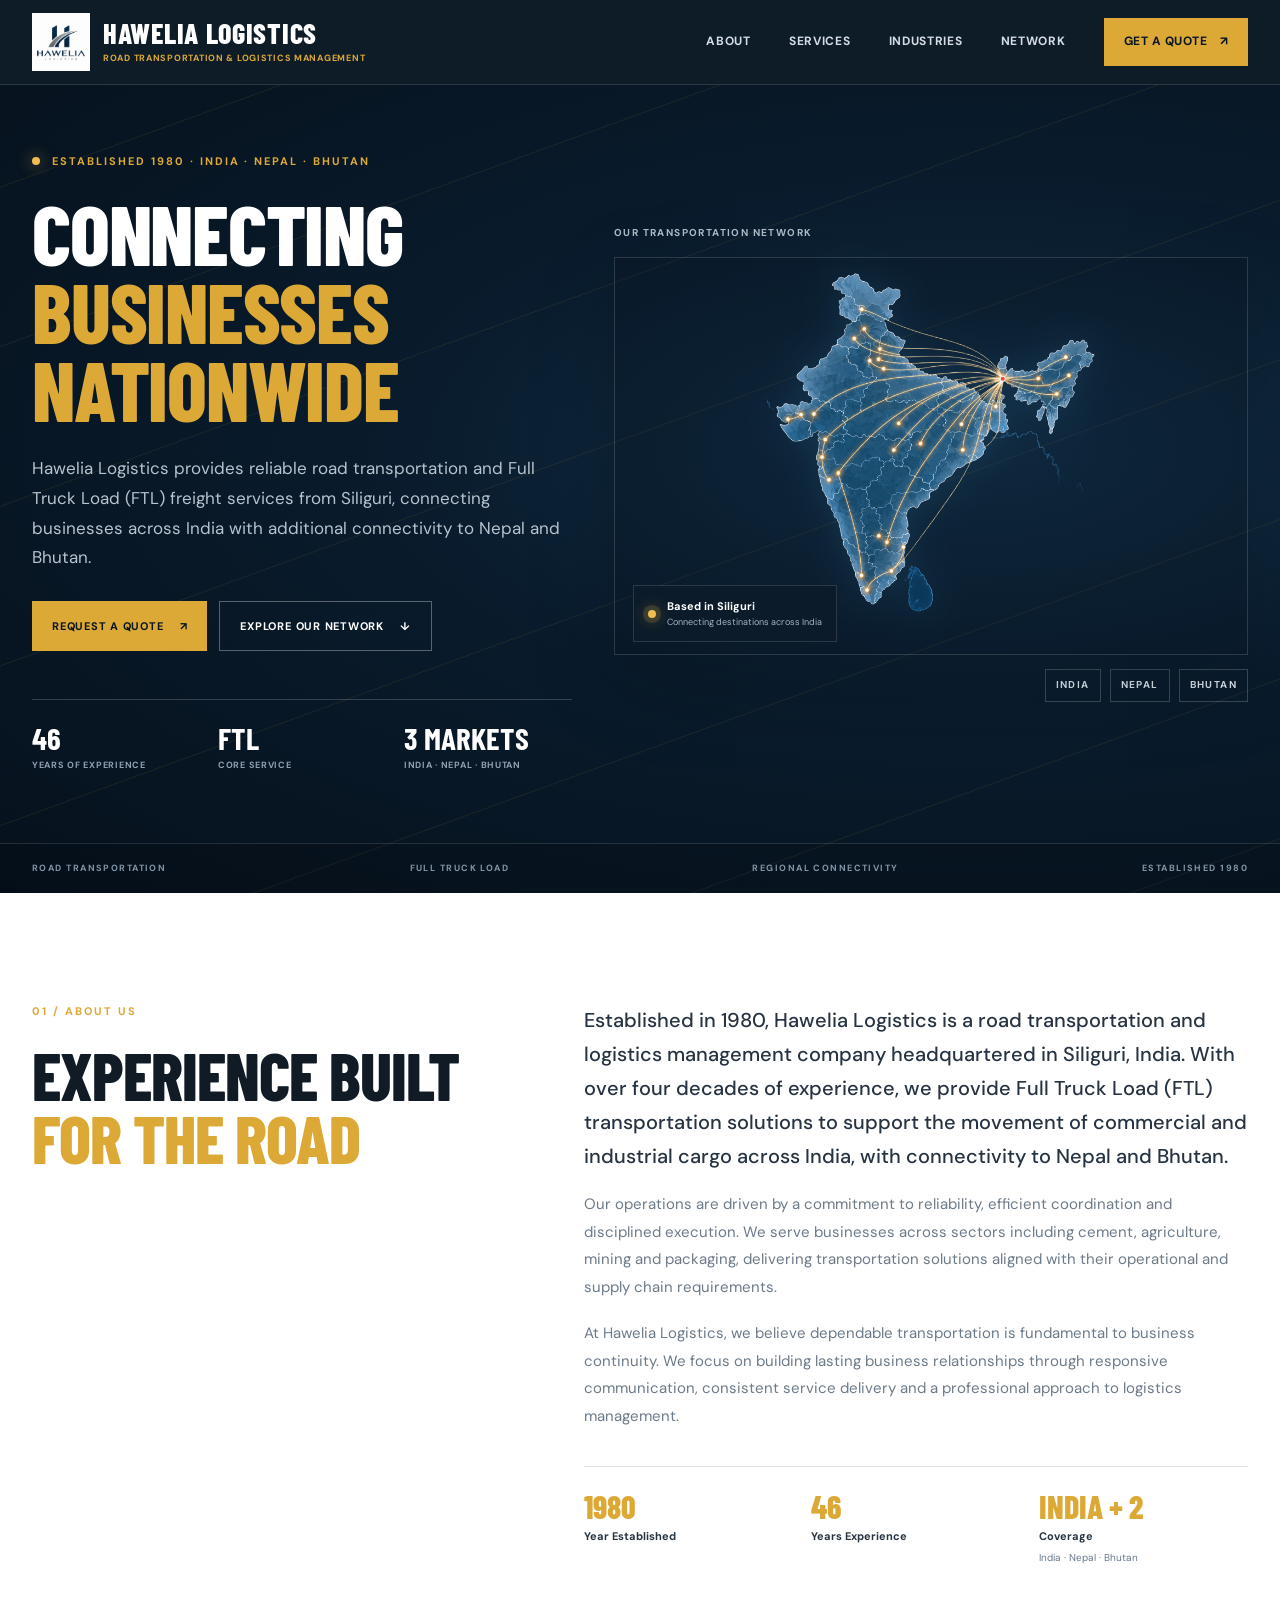
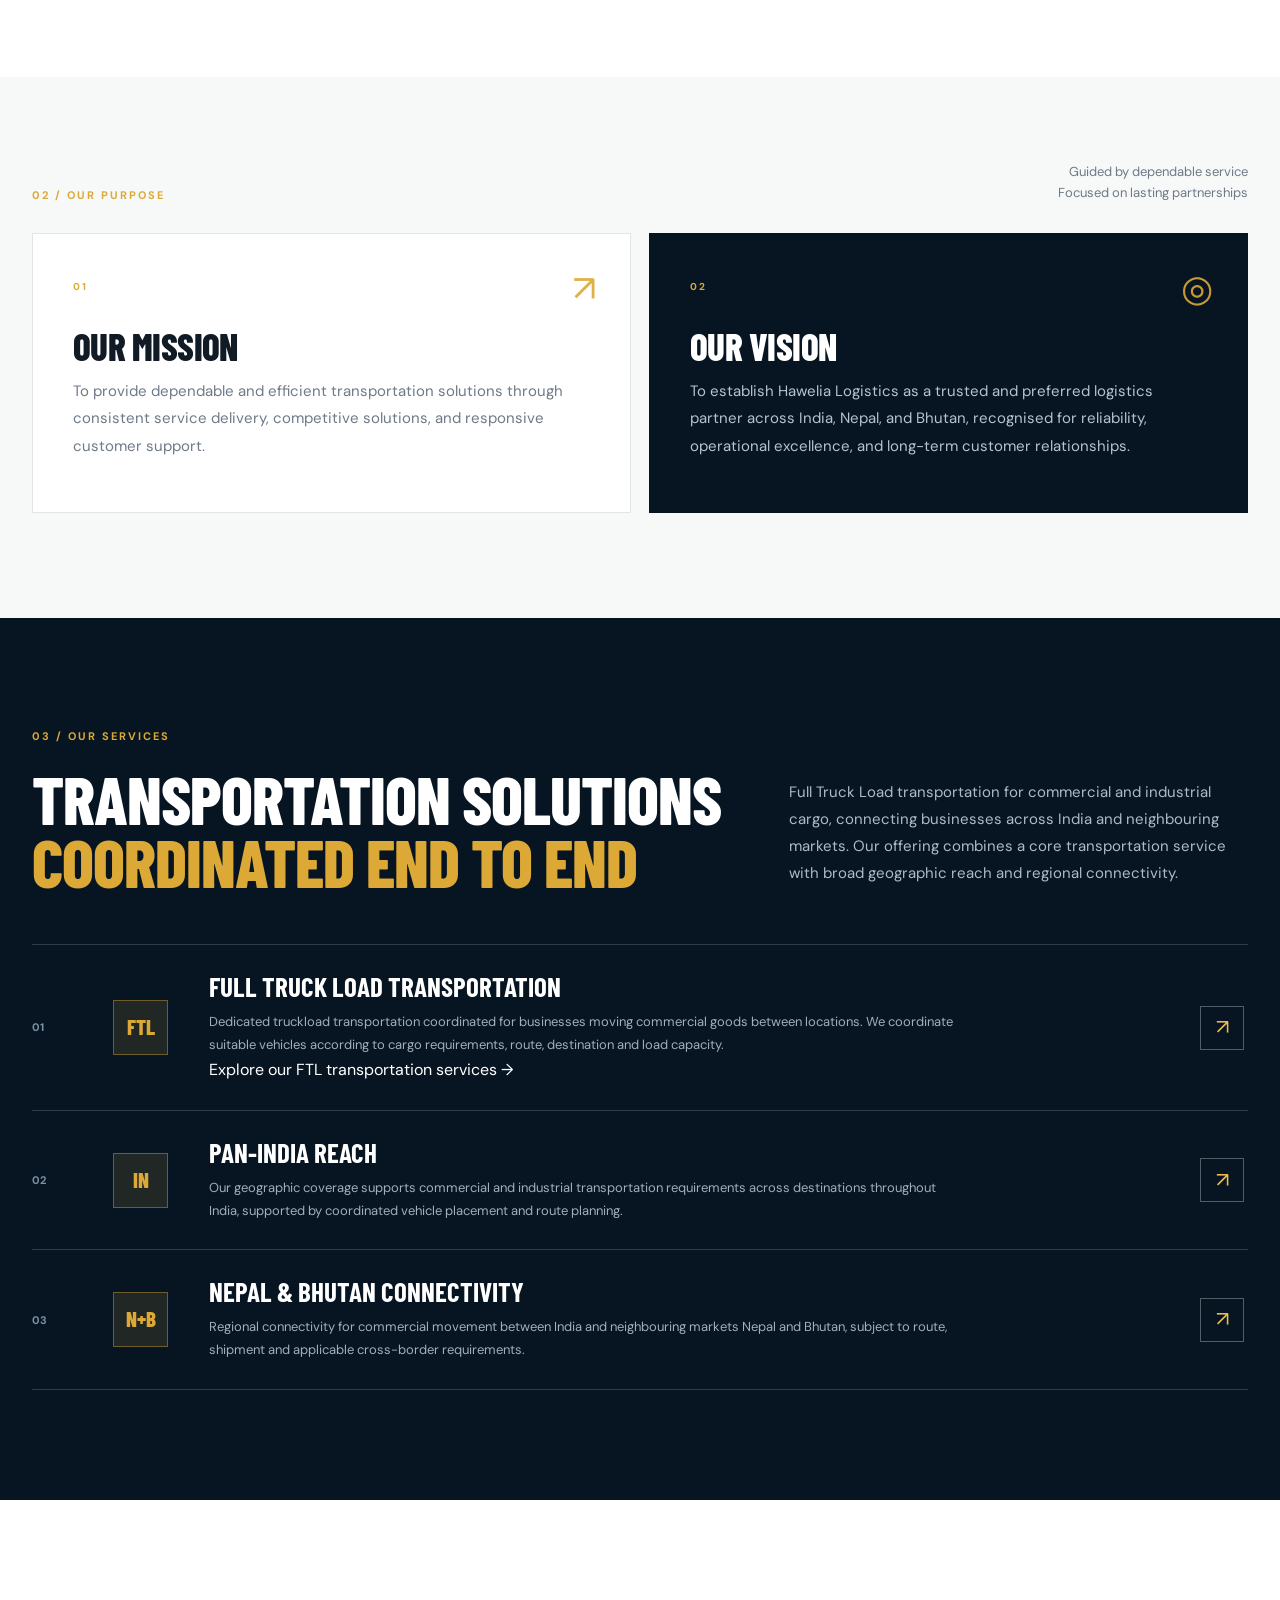
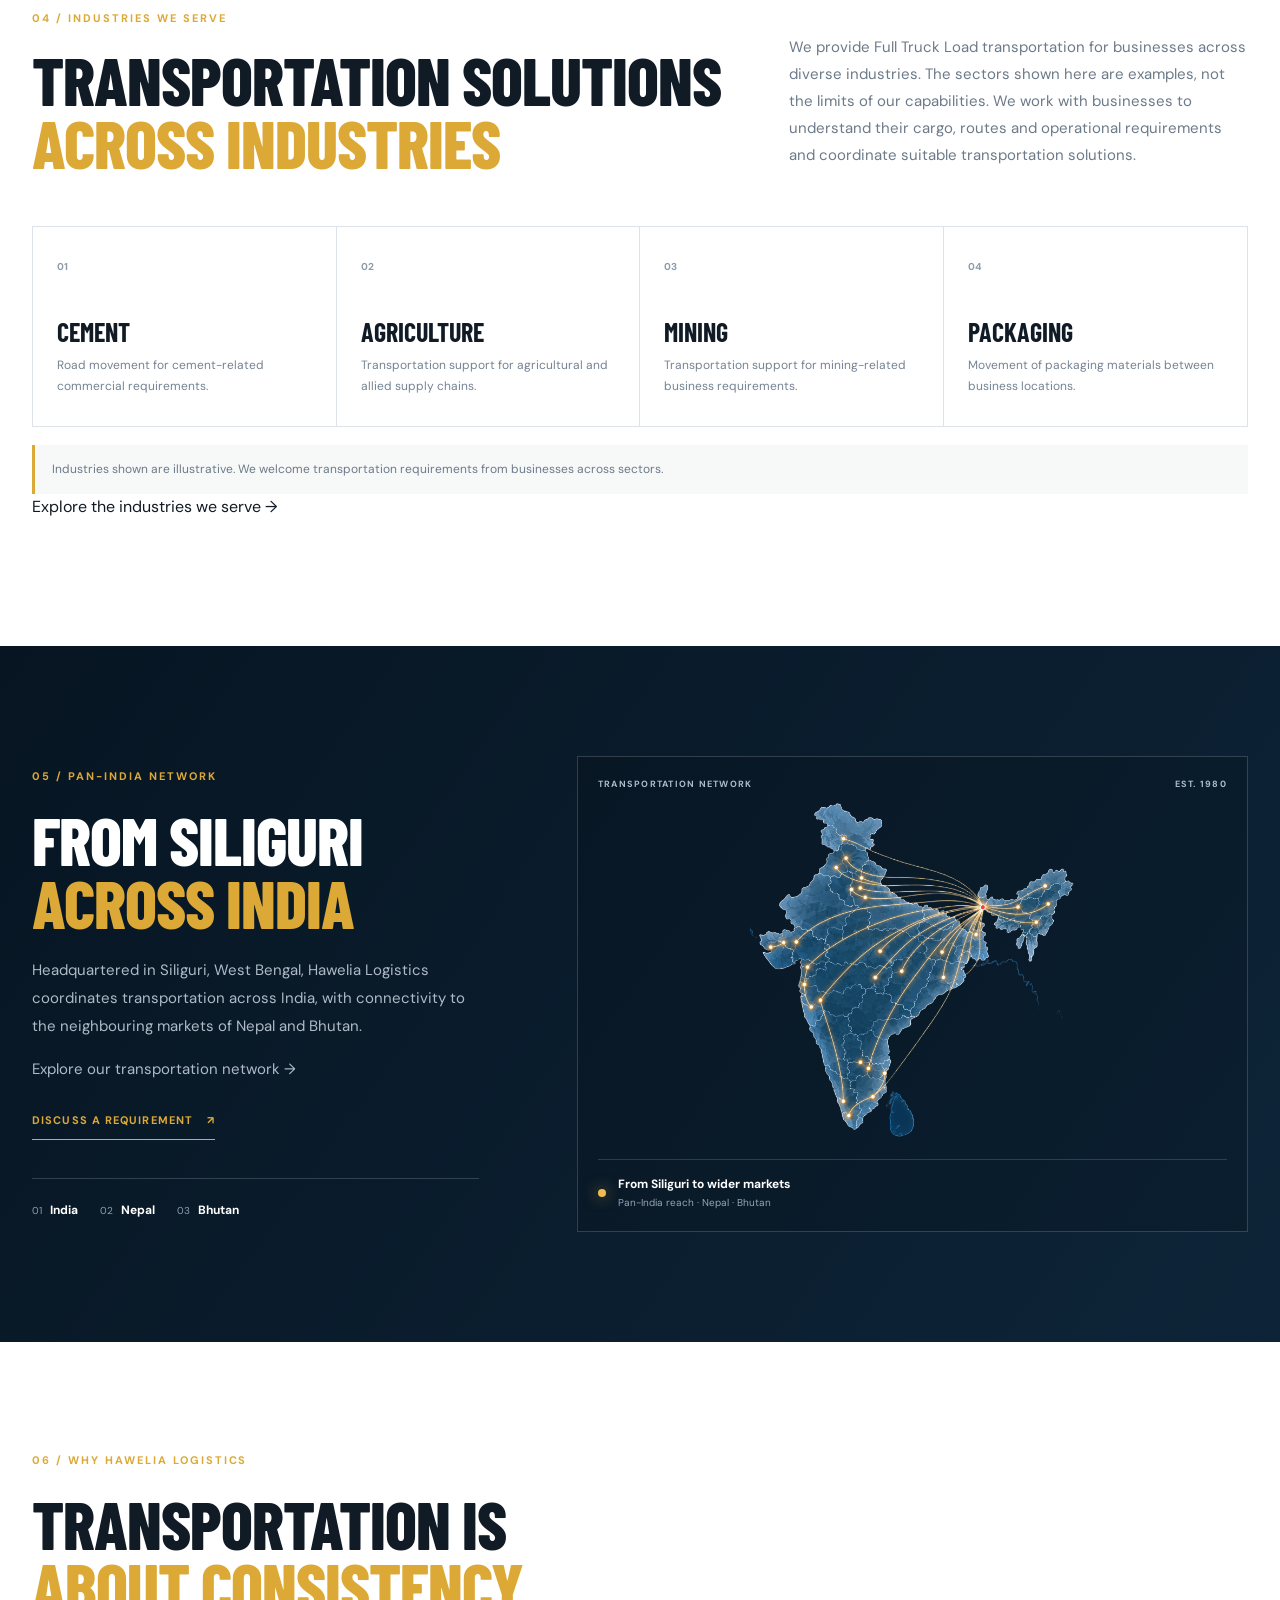
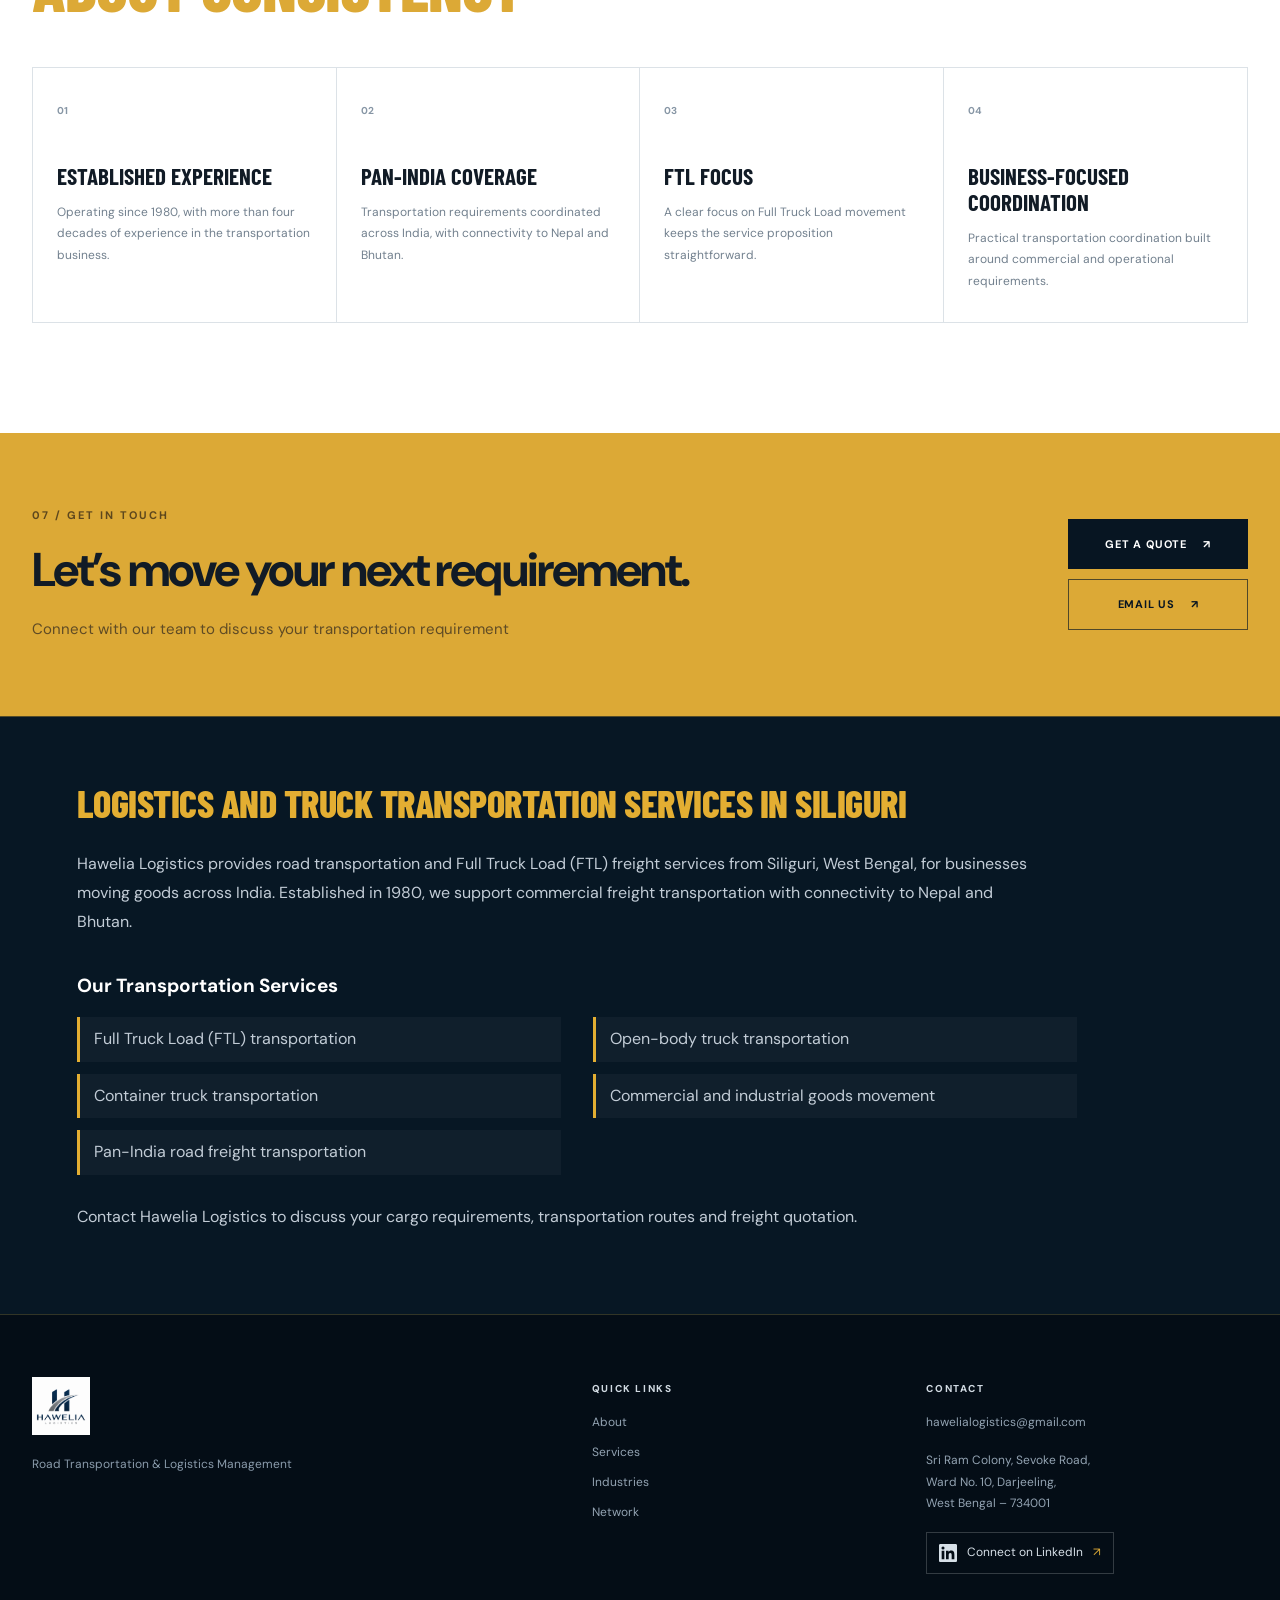
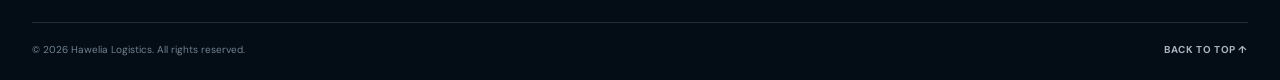
==== index.html @ 43ef1b8a "Add files via upload" ====
<!doctype html>
<html lang="en">
<head>
  <meta charset="utf-8">
  <meta name="viewport" content="width=device-width, initial-scale=1">
  <title>Hawelia Logistics | Road Transportation &amp; Logistics Management</title>
<meta name="description" content="Looking for a logistics company in Siliguri? Hawelia Logistics provides Full Truck Load (FTL) transportation and road freight services across India, with connectivity to Nepal and Bhutan. Established in 1980.">
<link rel="canonical" href="https://hawelialogistics.github.io/Hawelia-Logistics/">
  <meta name="theme-color" content="#071522">
  <link rel="stylesheet" href="style.css">

<style id="option-3-header-font">
.brand-wordmark { display:flex; flex-direction:column; align-items:flex-start; gap:3px; }
.brand-wordmark strong {
  font-family: 'Barlow Condensed', 'Arial Narrow', Impact, sans-serif !important;
  font-size: clamp(22px, 2.2vw, 34px);
  font-weight: 800;
  letter-spacing: .025em;
  text-transform: uppercase;
  color: #fff !important;
  white-space: nowrap;
  line-height: 1;
}
.brand-wordmark small {
  font-family: 'DM Sans', Arial, sans-serif !important;
  color: #dca936 !important;
  font-size: 9px;
  font-weight: 700;
  letter-spacing: .08em;
  line-height: 1.25;
}
@media (max-width: 700px) {
  .brand-wordmark strong { font-size: clamp(17px, 4.2vw, 22px); letter-spacing: .015em; }
  .brand-wordmark small { font-size: 7px; letter-spacing: .02em; white-space:normal; }
}
  
/* Hawelia Logistics — Siliguri SEO section */
.siliguri-services {
  background: #071724;
  color: #c2ccd6;
  padding: 64px max(6%, calc((100% - 1330px) / 2));
  border-top: 1px solid rgba(226, 173, 48, 0.35);
  border-bottom: 1px solid rgba(226, 173, 48, 0.2);
  font-family: inherit;
  line-height: 1.8;
}

.siliguri-services h2 {
  color: #e3ae32;
  font-size: clamp(25px, 3vw, 38px);
  line-height: 1.2;
  text-transform: uppercase;
  letter-spacing: -0.5px;
  max-width: 850px;
  margin: 0 0 24px;
}

.siliguri-services h3 {
  color: #ffffff;
  font-size: 19px;
  margin: 32px 0 14px;
}

.siliguri-services p {
  max-width: 950px;
  margin: 0 0 18px;
}

.siliguri-services ul {
  display: grid;
  grid-template-columns: repeat(2, minmax(0, 1fr));
  gap: 12px 32px;
  max-width: 1000px;
  margin: 0 0 28px;
  padding: 0;
  list-style: none;
}

.siliguri-services li {
  border-left: 3px solid #e3ae32;
  padding: 8px 14px;
  background: rgba(255, 255, 255, 0.035);
}

@media (max-width: 640px) {
  .siliguri-services {
    padding: 42px 22px;
  }

  .siliguri-services ul {
    grid-template-columns: 1fr;
    gap: 8px;
  }
}

</style>

</head>
<body>
<header class="site-header">
  <div class="container nav-wrap">
    <a class="brand" href="#home" aria-label="Hawelia Logistics home">
      <img src="hawelia-logo.png" alt="Hawelia Logistics logo">
      <span class="brand-wordmark"><strong>HAWELIA LOGISTICS</strong><small>ROAD TRANSPORTATION &amp; LOGISTICS MANAGEMENT</small></span>
    </a>
    <button class="menu-toggle" type="button" aria-label="Open navigation" aria-expanded="false">☰</button>
    <nav class="main-nav" aria-label="Main navigation">
      <a href="#about">About</a>
      <a href="services.html">Services</a>
      <a href="industries.html">Industries</a>
      <a href="network.html">Network</a>
      <a rel="noopener noreferrer" target="_blank" class="nav-cta" href="https://wa.me/919641049255?text=Hello%2C%20I%20would%20like%20to%20request%20a%20freight%20quotation%20for%20my%20transportation%20requirements.">Get a Quote <span aria-hidden="true">↗</span></a>
    </nav>
  </div>
</header>

<main id="home">
  <section class="hero">
    <div class="hero-lines" aria-hidden="true"></div>
    <div class="container hero-grid">
      <div class="hero-copy">
        <div class="eyebrow"><span class="eyebrow-dot"></span> ESTABLISHED 1980 · INDIA · NEPAL · BHUTAN</div>
        <h1>Connecting<br><span>businesses<br class="desktop-break"> nationwide</span></h1>
<p class="hero-intro">Hawelia Logistics provides reliable road transportation and Full Truck Load (FTL) freight services from Siliguri, connecting businesses across India with additional connectivity to Nepal and Bhutan.</p>
        <div class="hero-actions">
          <a rel="noopener noreferrer" target="_blank" class="button button-gold" href="https://wa.me/919641049255?text=Hello%2C%20I%20would%20like%20to%20request%20a%20freight%20quotation%20for%20my%20transportation%20requirements.">Request a Quote <span aria-hidden="true">↗</span></a>
          <a class="button button-outline" href="#network">Explore Our Network <span aria-hidden="true">↓</span></a>
        </div>
        <div class="hero-stats">
          <div><strong>46</strong><span>Years of experience</span></div>
          <div><strong>FTL</strong><span>Core service</span></div>
          <div><strong>3 markets</strong><span>India · Nepal · Bhutan</span></div>
        </div>
      </div>
      <div class="hero-visual">
        <div class="visual-label"><span>OUR TRANSPORTATION NETWORK</span></div>
        <div class="map-frame">
          <img src="india-logistics-network-map.png" alt="Illustrated Indian road freight network with routes radiating from Siliguri">
          <div class="map-caption">
            <span class="pulse" aria-hidden="true"></span>
            <div class="map-caption-copy">
              <strong>Based in Siliguri</strong>
              <small>Connecting destinations across India</small>
            </div>
          </div>
        </div>
        <div class="network-tags"><span>INDIA</span><span>NEPAL</span><span>BHUTAN</span></div>
      </div>
    </div>
    <div class="hero-bottom"><div class="container"><span>ROAD TRANSPORTATION</span><span>FULL TRUCK LOAD</span><span>REGIONAL CONNECTIVITY</span><span>ESTABLISHED 1980</span></div></div>
  </section>

  <section class="section about-section" id="about">
    <div class="container about-grid">
      <div class="section-heading">
        <div class="kicker">01 / ABOUT US</div>
        <h2>Experience built<br><span>for the road</span></h2>
      </div>
      <div class="about-copy">
        <p class="lead">Established in 1980, Hawelia Logistics is a road transportation and logistics management company headquartered in Siliguri, India. With over four decades of experience, we provide Full Truck Load (FTL) transportation solutions to support the movement of commercial and industrial cargo across India, with connectivity to Nepal and Bhutan.</p>
        <p>Our operations are driven by a commitment to reliability, efficient coordination and disciplined execution. We serve businesses across sectors including cement, agriculture, mining and packaging, delivering transportation solutions aligned with their operational and supply chain requirements.</p>
        <p>At Hawelia Logistics, we believe dependable transportation is fundamental to business continuity. We focus on building lasting business relationships through responsive communication, consistent service delivery and a professional approach to logistics management.</p>
        <div class="facts">
          <div><strong>1980</strong><b>Year Established</b></div>
          <div><strong>46</strong><b>Years Experience</b></div>
          <div><strong>INDIA + 2</strong><b>Coverage</b><small>India · Nepal · Bhutan</small></div>
        </div>
      </div>
    </div>
  </section>

  <section class="section mission-section">
    <div class="container">
      <div class="section-topline"><div class="kicker">02 / OUR PURPOSE</div><p>Guided by dependable service<br>Focused on lasting partnerships</p></div>
      <div class="mission-grid">
        <article class="purpose-card">
          <span class="purpose-index">01</span>
          <div class="purpose-icon" aria-hidden="true">↗</div>
          <h2>Our Mission</h2>
          <p>To provide dependable and efficient transportation solutions through consistent service delivery, competitive solutions, and responsive customer support.</p>
        </article>
        <article class="purpose-card purpose-card-dark">
          <span class="purpose-index">02</span>
          <div class="purpose-icon" aria-hidden="true">◎</div>
          <h2>Our Vision</h2>
          <p>To establish Hawelia Logistics as a trusted and preferred logistics partner across India, Nepal, and Bhutan, recognised for reliability, operational excellence, and long-term customer relationships.</p>
        </article>
      </div>
    </div>
  </section>

  <section class="section services-section" id="services">
    <div class="container">
      <div class="kicker kicker-light">03 / OUR SERVICES</div>
      <div class="section-intro-row">
        <h2>Transportation solutions<br><span>Coordinated end to end</span></h2>
        <p>Full Truck Load transportation for commercial and industrial cargo, connecting businesses across India and neighbouring markets. Our offering combines a core transportation service with broad geographic reach and regional connectivity.</p>
      </div>
      <article class="service-row">
        <div class="service-number">01</div><div class="service-code">FTL</div>
        <div class="service-description"><h3>Full Truck Load Transportation</h3><p>Dedicated truckload transportation coordinated for businesses moving commercial goods between locations. We coordinate suitable vehicles according to cargo requirements, route, destination and load capacity.</p><a href="services.html">Explore our FTL transportation services →</a></div>
        <a class="round-link" href="mailto:hawelialogistics@gmail.com?subject=Full%20Truck%20Load%20Transportation%20Enquiry" aria-label="Enquire about Full Truck Load transportation">↗</a>
      </article>
      <article class="service-row">
        <div class="service-number">02</div><div class="service-code">IN</div>
        <div class="service-description"><h3>Pan-India Reach</h3><p>Our geographic coverage supports commercial and industrial transportation requirements across destinations throughout India, supported by coordinated vehicle placement and route planning.</p></div>
        <a class="round-link" href="mailto:hawelialogistics@gmail.com?subject=Pan-India%20Transportation%20Enquiry" aria-label="Enquire about Pan-India transportation">↗</a>
      </article>
      <article class="service-row">
        <div class="service-number">03</div><div class="service-code">N+B</div>
        <div class="service-description"><h3>Nepal &amp; Bhutan Connectivity</h3><p>Regional connectivity for commercial movement between India and neighbouring markets Nepal and Bhutan, subject to route, shipment and applicable cross-border requirements.</p></div>
        <a class="round-link" href="mailto:hawelialogistics@gmail.com?subject=Nepal%20and%20Bhutan%20Transportation%20Enquiry" aria-label="Enquire about Nepal and Bhutan transportation">↗</a>
      </article>
    </div>
  </section>

  <section class="section industries-section" id="industries">
    <div class="container">
      <div class="kicker">04 / INDUSTRIES WE SERVE</div>
      <div class="section-intro-row">
        <h2>Transportation solutions<br><span>across industries</span></h2>
        <p>We provide Full Truck Load transportation for businesses across diverse industries. The sectors shown here are examples, not the limits of our capabilities. We work with businesses to understand their cargo, routes and operational requirements and coordinate suitable transportation solutions.</p>
      </div>
      <div class="industry-grid">
        <article><span>01</span><h3>Cement</h3><p>Road movement for cement-related commercial requirements.</p></article>
        <article><span>02</span><h3>Agriculture</h3><p>Transportation support for agricultural and allied supply chains.</p></article>
        <article><span>03</span><h3>Mining</h3><p>Transportation support for mining-related business requirements.</p></article>
        <article><span>04</span><h3>Packaging</h3><p>Movement of packaging materials between business locations.</p></article>
            </div>
      <p class="industry-note">Industries shown are illustrative. We welcome transportation requirements from businesses across sectors.</p>
      <p><a href="industries.html">Explore the industries we serve →</a></p>
    </div>
  </section>

  <section class="section network-section" id="network">
    <div class="container network-grid">
      <div class="network-copy">
        <div class="kicker kicker-light">05 / PAN-INDIA NETWORK</div>
        <h2>From Siliguri<br><span>Across India</span></h2>
                <p>Headquartered in Siliguri, West Bengal, Hawelia Logistics coordinates transportation across India, with connectivity to the neighbouring markets of Nepal and Bhutan.</p>
        <p><a href="network.html">Explore our transportation network →</a></p>
        <a rel="noopener noreferrer" target="_blank" class="text-link" href="https://wa.me/919641049255?text=Hello%2C%20I%20would%20like%20to%20request%20a%20freight%20quotation%20for%20my%20transportation%20requirements.">Discuss a Requirement <span aria-hidden="true">↗</span></a>
        <div class="coverage-list"><span>01 <b>India</b></span><span>02 <b>Nepal</b></span><span>03 <b>Bhutan</b></span></div>
      </div>
      <div class="network-art">
        <div class="network-art-top"><span>TRANSPORTATION NETWORK</span><span>EST. 1980</span></div>
        <img src="india-logistics-network-map.png" alt="Hawelia Logistics network map showing routes across India from Siliguri">
        <div class="network-art-bottom"><span class="gold-dot"></span><div><strong>From Siliguri to wider markets</strong><small>Pan-India reach · Nepal · Bhutan</small></div></div>
      </div>
    </div>
  </section>

  <section class="section why-section">
    <div class="container">
      <div class="kicker">06 / WHY HAWELIA LOGISTICS</div>
      <h2>Transportation is<br><span>about consistency</span></h2>
      <div class="why-grid">
        <article><span>01</span><h3>Established Experience</h3><p>Operating since 1980, with more than four decades of experience in the transportation business.</p></article>
        <article><span>02</span><h3>Pan-India Coverage</h3><p>Transportation requirements coordinated across India, with connectivity to Nepal and Bhutan.</p></article>
        <article><span>03</span><h3>FTL Focus</h3><p>A clear focus on Full Truck Load movement keeps the service proposition straightforward.</p></article>
        <article><span>04</span><h3>Business-Focused Coordination</h3><p>Practical transportation coordination built around commercial and operational requirements.</p></article>
      </div>
    </div>
  </section>

  <section class="cta-section">
    <div class="container cta-grid">
      <div><div class="kicker kicker-dark">07 / GET IN TOUCH</div><h2>Let’s move your next requirement.</h2><p>Connect with our team to discuss your transportation requirement</p></div>
      <div class="cta-actions">
        <a rel="noopener noreferrer" target="_blank" class="button button-navy" href="https://wa.me/919641049255?text=Hello%2C%20I%20would%20like%20to%20request%20a%20freight%20quotation%20for%20my%20transportation%20requirements.">Get a Quote <span aria-hidden="true">↗</span></a>
        <a class="button button-plain" href="https://mail.google.com/mail/?view=cm&amp;fs=1&amp;to=hawelialogistics%40gmail.com">Email Us <span aria-hidden="true">↗</span></a>
      </div>
    </div>
  </section>
  
<section class="siliguri-services">
  <h2>Logistics and Truck Transportation Services in Siliguri</h2>

  <p>
    Hawelia Logistics provides road transportation and Full Truck Load (FTL)
    freight services from Siliguri, West Bengal, for businesses moving goods
    across India. Established in 1980, we support commercial freight
    transportation with connectivity to Nepal and Bhutan.
  </p>

  <h3>Our Transportation Services</h3>

  <ul>
    <li>Full Truck Load (FTL) transportation</li>
    <li>Open-body truck transportation</li>
    <li>Container truck transportation</li>
    <li>Commercial and industrial goods movement</li>
    <li>Pan-India road freight transportation</li>
  </ul>

  <p>
    Contact Hawelia Logistics to discuss your cargo requirements,
    transportation routes and freight quotation.
  </p>
</section>
</main>

<footer class="site-footer">
  <div class="container footer-grid">
    <div class="footer-brand"><a href="#home" aria-label="Hawelia Logistics home"><img src="hawelia-logo.png" alt="Hawelia Logistics"></a><p>Road Transportation &amp; Logistics Management</p></div>
    <div class="footer-links"><h2>Quick Links</h2><a href="#about">About</a><a href="#services">Services</a><a href="#industries">Industries</a><a href="#network">Network</a></div>
    <div class="footer-contact"><h2>Contact</h2><a href="mailto:hawelialogistics@gmail.com">hawelialogistics@gmail.com</a><p>Sri Ram Colony, Sevoke Road,<br>Ward No. 10, Darjeeling,<br>West Bengal – 734001</p><a class="linkedin-link" href="https://www.linkedin.com/company/hawelialogistics/" target="_blank" rel="noopener noreferrer" aria-label="Visit Hawelia Logistics on LinkedIn"><svg viewBox="0 0 24 24" aria-hidden="true"><path d="M20.45 20.45h-3.56v-5.57c0-1.33-.02-3.04-1.85-3.04-1.85 0-2.13 1.45-2.13 2.94v5.67H9.35V8.99h3.42v1.56h.05c.48-.9 1.64-1.85 3.38-1.85 3.61 0 4.28 2.38 4.28 5.48v6.27ZM5.34 7.43a2.06 2.06 0 1 1 0-4.12 2.06 2.06 0 0 1 0 4.12ZM7.12 20.45H3.56V8.99h3.56v11.46ZM22.22 0H1.77C.79 0 0 .77 0 1.73v20.54C0 23.23.79 24 1.77 24h20.45c.98 0 1.78-.77 1.78-1.73V1.73C24 .77 23.2 0 22.22 0Z"/></svg><span>Connect on LinkedIn</span><span aria-hidden="true">↗</span></a></div>
  </div>
  <div class="container footer-bottom"><span>© 2026 Hawelia Logistics. All rights reserved.</span><a href="#home">Back to top ↑</a></div>
</footer>
<script>
  const menuToggle = document.querySelector('.menu-toggle');
  const nav = document.querySelector('.main-nav');
  menuToggle.addEventListener('click', () => {
    const isOpen = nav.classList.toggle('is-open');
    menuToggle.setAttribute('aria-expanded', String(isOpen));
    menuToggle.setAttribute('aria-label', isOpen ? 'Close navigation' : 'Open navigation');
  });
  nav.querySelectorAll('a').forEach(link => link.addEventListener('click', () => {
    nav.classList.remove('is-open');
    menuToggle.setAttribute('aria-expanded', 'false');
    menuToggle.setAttribute('aria-label', 'Open navigation');
  }));
</script>
</body>
</html>
---- style.css ----
@import url('https://fonts.googleapis.com/css2?family=Barlow+Condensed:wght@600;700;800;900&family=DM+Sans:wght@400;500;600;700&display=swap');
:root{--navy:#071522;--navy-2:#0c2032;--navy-3:#10283c;--gold:#dca936;--gold-light:#efbd4f;--ink:#111b26;--muted:#68798b;--line:#dce2e7;--white:#fff;--paper:#f7f8f8;--font-body:'DM Sans',Arial,sans-serif;--font-display:'Barlow Condensed','Arial Narrow',sans-serif}
*{box-sizing:border-box}
html{scroll-behavior:smooth;scroll-padding-top:88px}
body{margin:0;font-family:var(--font-body);color:var(--ink);background:var(--white);line-height:1.65;-webkit-font-smoothing:antialiased}
img{max-width:100%;display:block}
a{color:inherit;text-decoration:none}
.container{width:min(1240px,calc(100% - 64px));margin-inline:auto}
.site-header{position:sticky;top:0;z-index:20;background:rgba(7,21,34,.97);border-bottom:1px solid rgba(255,255,255,.12);backdrop-filter:blur(14px)}
.nav-wrap{min-height:84px;display:flex;align-items:center;justify-content:space-between;gap:28px}
.brand{display:inline-flex;align-items:center;flex-shrink:0}
.brand img{width:58px;height:58px;object-fit:contain;background:#fff}
/* Corporate wordmark in the primary navigation */
.brand{gap:13px}
.brand-wordmark{display:flex;flex-direction:column;line-height:1;gap:4px;color:#fff;white-space:nowrap}
.brand-wordmark strong{font-family:var(--font-display);font-size:25px;font-weight:800;letter-spacing:.12em}
.brand-wordmark>span{font-size:11px;font-weight:700;letter-spacing:.34em;color:var(--gold);padding-left:2px}
.brand-wordmark small{font-size:8px;font-weight:600;letter-spacing:.105em;color:#91a1b0;margin-top:3px}
.main-nav{display:flex;align-items:center;gap:clamp(20px,3vw,42px)}
.main-nav>a:not(.nav-cta){color:#d4dce4;text-transform:uppercase;font-size:12px;letter-spacing:.055em;font-weight:700;transition:color .2s}
.main-nav>a:hover{color:var(--gold-light)}
.nav-cta{background:var(--gold);padding:14px 20px;color:#081522;font-size:12px;font-weight:700;text-transform:uppercase;letter-spacing:.04em}
.nav-cta span{margin-left:9px}
.menu-toggle{display:none;background:transparent;color:white;border:1px solid #40505d;padding:8px 12px;font-size:22px}
.hero{position:relative;isolation:isolate;overflow:hidden;background:radial-gradient(ellipse at 76% 45%,#12304a 0%,#091b2c 42%,#06111c 100%);color:#fff}
.hero-lines{position:absolute;inset:0;z-index:-1;opacity:.17;background:repeating-linear-gradient(160deg,transparent 0 95px,rgba(216,169,54,.55) 96px,transparent 97px 150px)}
.hero-grid{display:grid;grid-template-columns:.92fr 1.08fr;gap:42px;align-items:center;min-height:630px;padding-top:68px;padding-bottom:70px}
.hero-copy{position:relative;z-index:2}
.eyebrow,.kicker{font-size:11px;line-height:1.5;letter-spacing:.18em;font-weight:700;color:var(--gold);text-transform:uppercase}
.eyebrow{display:flex;align-items:center;gap:12px;margin-bottom:24px}
.eyebrow-dot,.gold-dot{width:8px;height:8px;border-radius:50%;background:var(--gold-light);box-shadow:0 0 15px rgba(239,189,79,.65);display:inline-block}
h1,h2,h3,p{margin-top:0}
h1,h2{font-family:var(--font-display);font-weight:800;line-height:.94;text-transform:uppercase;letter-spacing:-.015em}
h1{font-size:clamp(54px,6.5vw,92px);margin-bottom:26px;max-width:670px}
h1 span,h2 span{color:var(--gold)}
.hero-intro{max-width:590px;color:#b7c3ce;font-size:17px;line-height:1.75;margin-bottom:28px}
.hero-actions{display:flex;gap:12px;flex-wrap:wrap}
.button{display:inline-flex;align-items:center;justify-content:center;gap:16px;padding:15px 20px;min-height:50px;font-size:11px;font-weight:700;letter-spacing:.07em;text-transform:uppercase;transition:transform .2s,background .2s}
.button:hover{transform:translateY(-2px)}
.button-gold{background:var(--gold);color:#071522}
.button-gold:hover{background:var(--gold-light)}
.button-outline{border:1px solid rgba(255,255,255,.32);color:#fff}
.button-outline:hover{border-color:var(--gold);color:var(--gold-light)}
.hero-stats{display:grid;grid-template-columns:repeat(3,minmax(0,1fr));gap:18px;border-top:1px solid rgba(255,255,255,.18);margin-top:48px;padding-top:22px;max-width:650px}
.hero-stats div{display:flex;flex-direction:column;gap:5px}
.hero-stats strong{font-family:var(--font-display);font-size:31px;line-height:1;color:#fff;text-transform:uppercase}
.hero-stats span{color:#8fa1b2;text-transform:uppercase;letter-spacing:.08em;font-size:9px;font-weight:700}
.hero-visual{min-width:0;position:relative}
.visual-label,.network-art-top{display:flex;justify-content:space-between;align-items:center;gap:20px;color:#aebdca;font-size:10px;letter-spacing:.14em;font-weight:700}
.visual-label strong{color:var(--gold)}
.map-frame{position:relative;margin-top:16px;padding:10px 8px 26px;border:1px solid rgba(255,255,255,.14);background:rgba(5,15,24,.24);box-shadow:0 28px 80px rgba(0,0,0,.18)}
.map-frame img{width:100%;height:360px;object-fit:contain;mix-blend-mode:screen;filter:drop-shadow(0 0 18px rgba(44,120,177,.18))}
.map-caption{position:absolute;left:18px;bottom:12px;display:flex;align-items:center;gap:11px;background:#0b1b2a;padding:11px 14px;border:1px solid rgba(255,255,255,.13)}
.map-caption strong,.map-caption small{display:block}
.map-caption strong{font-size:11px;color:white}
.map-caption small{font-size:9px;color:#a4b4c2}
.pulse{width:8px;height:8px;background:var(--gold-light);border-radius:50%;box-shadow:0 0 0 5px rgba(239,189,79,.14),0 0 16px var(--gold)}
.network-tags{display:flex;gap:9px;justify-content:flex-end;margin-top:14px}
.network-tags span{font-size:10px;letter-spacing:.14em;font-weight:700;padding:7px 10px;border:1px solid rgba(255,255,255,.2);color:#d6e0e8}
.hero-bottom{border-top:1px solid rgba(255,255,255,.12);background:rgba(0,0,0,.15)}
.hero-bottom .container{display:flex;justify-content:space-between;gap:18px;padding-block:17px}
.hero-bottom span{font-size:9px;color:#8295a7;font-weight:700;letter-spacing:.16em}
.section{padding:110px 0}
.about-grid{display:grid;grid-template-columns:.8fr 1.2fr;gap:9%;align-items:start}
.section-heading h2,.section-intro-row h2,.why-section h2{font-size:clamp(47px,5.2vw,72px);margin:24px 0 0}
.about-copy{padding-top:0}
.about-copy p{color:#6c7a89;font-size:15px;line-height:1.85;margin-bottom:18px}
.about-copy .lead{font-size:20px;line-height:1.7;color:#263342;font-weight:500}
.facts{display:grid;grid-template-columns:repeat(3,minmax(0,1fr));gap:18px;border-top:1px solid var(--line);margin-top:35px;padding-top:23px}
.facts div{display:flex;flex-direction:column;align-items:flex-start;gap:5px}
.facts strong{font-family:var(--font-display);font-size:32px;line-height:1;color:var(--gold);font-weight:800}
.facts b{font-size:11px;font-weight:700;color:#273441}
.facts small{font-size:10px;color:var(--muted)}
.mission-section{background:var(--paper);padding-top:84px;padding-bottom:105px}
.section-topline{display:flex;justify-content:space-between;align-items:flex-end;gap:24px;margin-bottom:30px}
.section-topline p{margin:0;color:#6d7a87;font-size:13px;text-align:right}
.mission-grid{display:grid;grid-template-columns:1fr 1fr;gap:18px}
.purpose-card{position:relative;min-height:280px;padding:38px 40px;background:#fff;border:1px solid #e0e5e9}
.purpose-card-dark{background:var(--navy);color:#fff;border-color:var(--navy)}
.purpose-index{font-size:10px;letter-spacing:.16em;font-weight:700;color:var(--gold)}
.purpose-icon{position:absolute;right:34px;top:24px;font-size:37px;font-weight:400;color:var(--gold);opacity:.9}
.purpose-card h2{font-size:37px;margin:30px 0 14px}
.purpose-card p{max-width:490px;color:#6d7a87;font-size:15px;line-height:1.85;margin-bottom:0}
.purpose-card-dark p{color:#b7c3ce}
.services-section{background:var(--navy);color:#fff}
.kicker-light{color:var(--gold)}
.section-intro-row{display:grid;grid-template-columns:1fr .65fr;gap:50px;align-items:end;margin-bottom:52px}
.section-intro-row h2{margin-top:22px}
.section-intro-row>p{color:#aebbc7;font-size:15px;line-height:1.8;margin:0 0 5px}
.service-row{display:grid;grid-template-columns:55px 70px 1fr 48px;gap:26px;align-items:center;padding:27px 0;border-top:1px solid rgba(255,255,255,.17)}
.service-row:last-child{border-bottom:1px solid rgba(255,255,255,.17)}
.service-number{font-size:11px;color:#7d91a3;font-weight:700}
.service-code{width:55px;height:55px;display:grid;place-items:center;background:rgba(220,169,54,.12);border:1px solid rgba(220,169,54,.42);color:var(--gold);font-family:var(--font-display);font-size:21px;font-weight:800}
.service-description h3{font-family:var(--font-display);font-size:27px;line-height:1.1;text-transform:uppercase;margin-bottom:8px}
.service-description p{color:#9eafbd;max-width:750px;font-size:13px;line-height:1.8;margin-bottom:0}
.round-link{display:grid;place-items:center;width:44px;height:44px;border:1px solid rgba(255,255,255,.3);color:var(--gold-light);font-size:21px;transition:background .2s}
.round-link:hover{background:var(--gold);color:var(--navy)}
.industries-section{background:#fff}
.industries-section .section-intro-row>p{color:#6c7a89}
.industry-grid{display:grid;grid-template-columns:repeat(4,minmax(0,1fr));border:1px solid var(--line)}
.industry-grid article{padding:25px 24px 29px;min-height:190px;border-right:1px solid var(--line)}
.industry-grid article:last-child{border-right:0}
.industry-grid article>span{font-size:10px;color:#8c9aaa;font-weight:700}
.industry-grid h3{font-family:var(--font-display);font-size:26px;text-transform:uppercase;line-height:1.05;margin:40px 0 10px}
.industry-grid p{font-size:12px;line-height:1.75;color:#758392;margin-bottom:0}
.network-section{background:linear-gradient(125deg,#071522,#0d2438);color:white;overflow:hidden}
.network-grid{display:grid;grid-template-columns:.8fr 1.2fr;gap:8%;align-items:center}
.network-copy h2{font-size:clamp(48px,5.2vw,72px);margin:24px 0}
.network-copy>p{color:#aebbc7;font-size:15px;line-height:1.85;max-width:470px}
.text-link{display:inline-flex;align-items:center;gap:14px;color:var(--gold);font-size:11px;font-weight:700;letter-spacing:.1em;text-transform:uppercase;margin-top:13px;padding-bottom:9px;border-bottom:1px solid var(--gold)}
.coverage-list{display:flex;gap:22px;flex-wrap:wrap;margin-top:38px;padding-top:22px;border-top:1px solid rgba(255,255,255,.17)}
.coverage-list span{font-size:10px;color:#8ea0af}
.coverage-list b{font-size:12px;color:white;margin-left:5px}
.network-art{border:1px solid rgba(255,255,255,.17);background:rgba(0,0,0,.14);padding:20px}
.network-art-top{font-size:9px}
.network-art img{width:100%;height:355px;object-fit:contain;mix-blend-mode:screen;margin:6px 0}
.network-art-bottom{display:flex;align-items:center;gap:12px;border-top:1px solid rgba(255,255,255,.15);padding-top:15px}
.network-art-bottom strong,.network-art-bottom small{display:block}
.network-art-bottom strong{font-size:12px}
.network-art-bottom small{font-size:10px;color:#94a7b8}
.why-section{background:#fff}
.why-section h2{margin:23px 0 50px}
.why-grid{display:grid;grid-template-columns:repeat(4,minmax(0,1fr));border:1px solid var(--line)}
.why-grid article{padding:28px 24px 30px;border-right:1px solid var(--line);min-height:210px}
.why-grid article:last-child{border-right:0}
.why-grid article>span{font-size:10px;color:#8796a5;font-weight:700}
.why-grid h3{font-family:var(--font-display);font-size:23px;line-height:1.12;text-transform:uppercase;margin:42px 0 12px}
.why-grid p{font-size:12px;line-height:1.8;color:#72808e;margin:0}
.cta-section{background:var(--gold);padding:74px 0}
.cta-grid{display:grid;grid-template-columns:1fr auto;align-items:center;gap:45px}
.kicker-dark{color:#5d471d}
.cta-grid h2{font-family:var(--font-body);font-size:clamp(31px,3.7vw,50px);font-weight:700;line-height:1.12;letter-spacing:-.04em;text-transform:none;margin:20px 0}
.cta-grid p{margin-bottom:0;color:#5f4b25;font-size:15px}
.cta-actions{display:flex;flex-direction:column;gap:10px;min-width:180px}
.button-navy{background:var(--navy);color:white}
.button-plain{border:1px solid rgba(7,21,34,.65);color:var(--navy)}
.button-plain:hover{background:rgba(255,255,255,.2)}
.site-footer{background:#040d16;color:#fff;padding:62px 0 22px}
.footer-grid{display:grid;grid-template-columns:1.4fr .7fr 1fr;gap:9%}
.footer-brand img{width:58px;height:58px;object-fit:contain;background:#fff}
.footer-brand p{color:#8a9bab;font-size:12px;margin-top:20px}
.footer-links,.footer-contact{display:flex;flex-direction:column;align-items:flex-start}
.footer-links h2,.footer-contact h2{font-family:var(--font-body);font-size:10px;text-transform:uppercase;letter-spacing:.16em;color:#d0d9e1;margin:7px 0 20px}
.footer-links a,.footer-contact>a:not(.linkedin-link){font-size:12px;color:#93a3b2;margin-bottom:10px;transition:color .2s}
.footer-links a:hover,.footer-contact>a:hover{color:var(--gold)}
.footer-contact p{font-size:12px;line-height:1.8;color:#93a3b2;margin:7px 0 17px}
.linkedin-link{display:inline-flex;align-items:center;gap:10px;color:#d7e0e8;font-size:12px;padding:10px 12px;border:1px solid rgba(255,255,255,.19);transition:all .2s}
.linkedin-link svg{width:18px;height:18px;fill:currentColor}
.linkedin-link:hover{background:#0a66c2;border-color:#0a66c2;color:#fff}
.linkedin-link span:last-child{color:var(--gold)}
.footer-bottom{display:flex;justify-content:space-between;gap:20px;margin-top:48px;padding-top:19px;border-top:1px solid rgba(255,255,255,.13);font-size:10px;color:#718292}
.footer-bottom a{color:#a8b5c1;text-transform:uppercase;font-weight:700;letter-spacing:.06em}
.footer-bottom a:hover{color:var(--gold)}
@media(max-width:1000px){.container{width:min(100% - 44px,800px)}.hero-grid{grid-template-columns:1fr;gap:42px;padding-top:64px}.hero-copy{max-width:760px}.hero-visual{max-width:760px;width:100%;margin-inline:auto}.map-frame img{height:340px}.about-grid,.network-grid{grid-template-columns:1fr;gap:40px}.about-grid{gap:28px}.section-heading h2{margin-top:18px}.network-copy{max-width:650px}.network-art{max-width:760px;width:100%;margin-inline:auto}.industry-grid,.why-grid{grid-template-columns:repeat(2,minmax(0,1fr))}.industry-grid article:nth-child(2),.why-grid article:nth-child(2){border-right:0}.industry-grid article:nth-child(-n+2),.why-grid article:nth-child(-n+2){border-bottom:1px solid var(--line)}.industry-grid article:nth-child(3){border-right:1px solid var(--line)}.section-intro-row{gap:30px}.hero-stats{max-width:620px}}
@media(max-width:700px){html{scroll-padding-top:72px}.container{width:calc(100% - 36px)}.nav-wrap{min-height:72px}.brand img{width:49px;height:49px}.brand-wordmark strong{font-size:21px}.brand-wordmark>span{font-size:9px}.brand-wordmark small{font-size:7px;letter-spacing:.07em}.menu-toggle{display:block}.main-nav{display:none;position:absolute;top:71px;left:0;right:0;background:#071522;padding:20px 22px 24px;align-items:stretch;gap:0;border-bottom:1px solid rgba(255,255,255,.14)}.main-nav.is-open{display:flex;flex-direction:column}.main-nav>a:not(.nav-cta){padding:13px 0;border-bottom:1px solid rgba(255,255,255,.1)}.nav-cta{margin-top:15px;text-align:center}.hero-grid{padding-top:48px;padding-bottom:44px;min-height:0}.eyebrow{font-size:9px;letter-spacing:.12em;margin-bottom:19px}h1{font-size:clamp(49px,13vw,74px)}.hero-intro{font-size:15px}.hero-actions{align-items:stretch}.hero-actions .button{flex:1;padding:14px 12px;gap:9px;font-size:10px}.hero-stats{margin-top:35px;gap:9px}.hero-stats strong{font-size:27px}.hero-stats span{font-size:8px;line-height:1.5}.map-frame{padding:8px 4px 32px}.map-frame img{height:260px}.map-caption{left:8px;bottom:8px;padding:8px 10px}.map-caption small{font-size:8px}.network-tags{justify-content:flex-start}.hero-bottom .container{display:grid;grid-template-columns:1fr 1fr;gap:12px;padding-block:14px}.hero-bottom span{font-size:8px}.section{padding:76px 0}.section-heading h2,.section-intro-row h2,.why-section h2,.network-copy h2{font-size:clamp(45px,12vw,61px)}.about-copy .lead{font-size:17px}.about-copy p{font-size:14px}.facts{gap:10px;margin-top:27px;padding-top:19px}.facts strong{font-size:27px}.facts b{font-size:10px}.facts small{font-size:9px}.mission-section{padding:65px 0}.section-topline{align-items:flex-start;flex-direction:column;gap:12px;margin-bottom:22px}.section-topline p{text-align:left}.mission-grid{grid-template-columns:1fr;gap:12px}.purpose-card{padding:30px 26px;min-height:0}.purpose-card h2{font-size:33px;margin-top:27px}.purpose-card p{font-size:14px}.purpose-icon{right:24px;top:19px}.section-intro-row{grid-template-columns:1fr;gap:20px;margin-bottom:35px}.section-intro-row>p{font-size:14px}.service-row{grid-template-columns:26px 48px 1fr 35px;gap:10px;padding:22px 0}.service-code{width:43px;height:43px;font-size:17px}.service-description h3{font-size:22px}.service-description p{font-size:12px}.round-link{width:34px;height:34px;font-size:17px}.industry-grid,.why-grid{grid-template-columns:1fr}.industry-grid article,.industry-grid article:nth-child(2),.industry-grid article:nth-child(3),.why-grid article,.why-grid article:nth-child(2){border-right:0;border-bottom:1px solid var(--line);min-height:0;padding:22px}.industry-grid article:last-child,.why-grid article:last-child{border-bottom:0}.industry-grid h3{margin-top:24px}.why-section h2{margin-bottom:34px}.why-grid h3{margin-top:24px}.network-grid{gap:34px}.network-art{padding:12px}.network-art img{height:270px}.coverage-list{gap:14px;margin-top:28px}.cta-section{padding:58px 0}.cta-grid{grid-template-columns:1fr;gap:25px}.cta-grid h2{font-size:34px}.cta-actions{flex-direction:row;flex-wrap:wrap}.cta-actions .button{flex:1}.footer-grid{grid-template-columns:1fr 1fr;gap:35px 24px}.footer-brand{grid-column:1/-1}.footer-contact{grid-column:1/-1}.footer-bottom{margin-top:35px;flex-direction:column;gap:12px}.desktop-break{display:none}}
@media(prefers-reduced-motion:reduce){html{scroll-behavior:auto}*,*::before,*::after{transition:none!important}}


/* Industry scope note: clarifies the cards are examples rather than a complete list. */
.industry-note{margin:18px 0 0;padding:14px 17px;border-left:3px solid var(--gold);background:var(--paper);color:#6c7a89;font-size:12px;line-height:1.7}
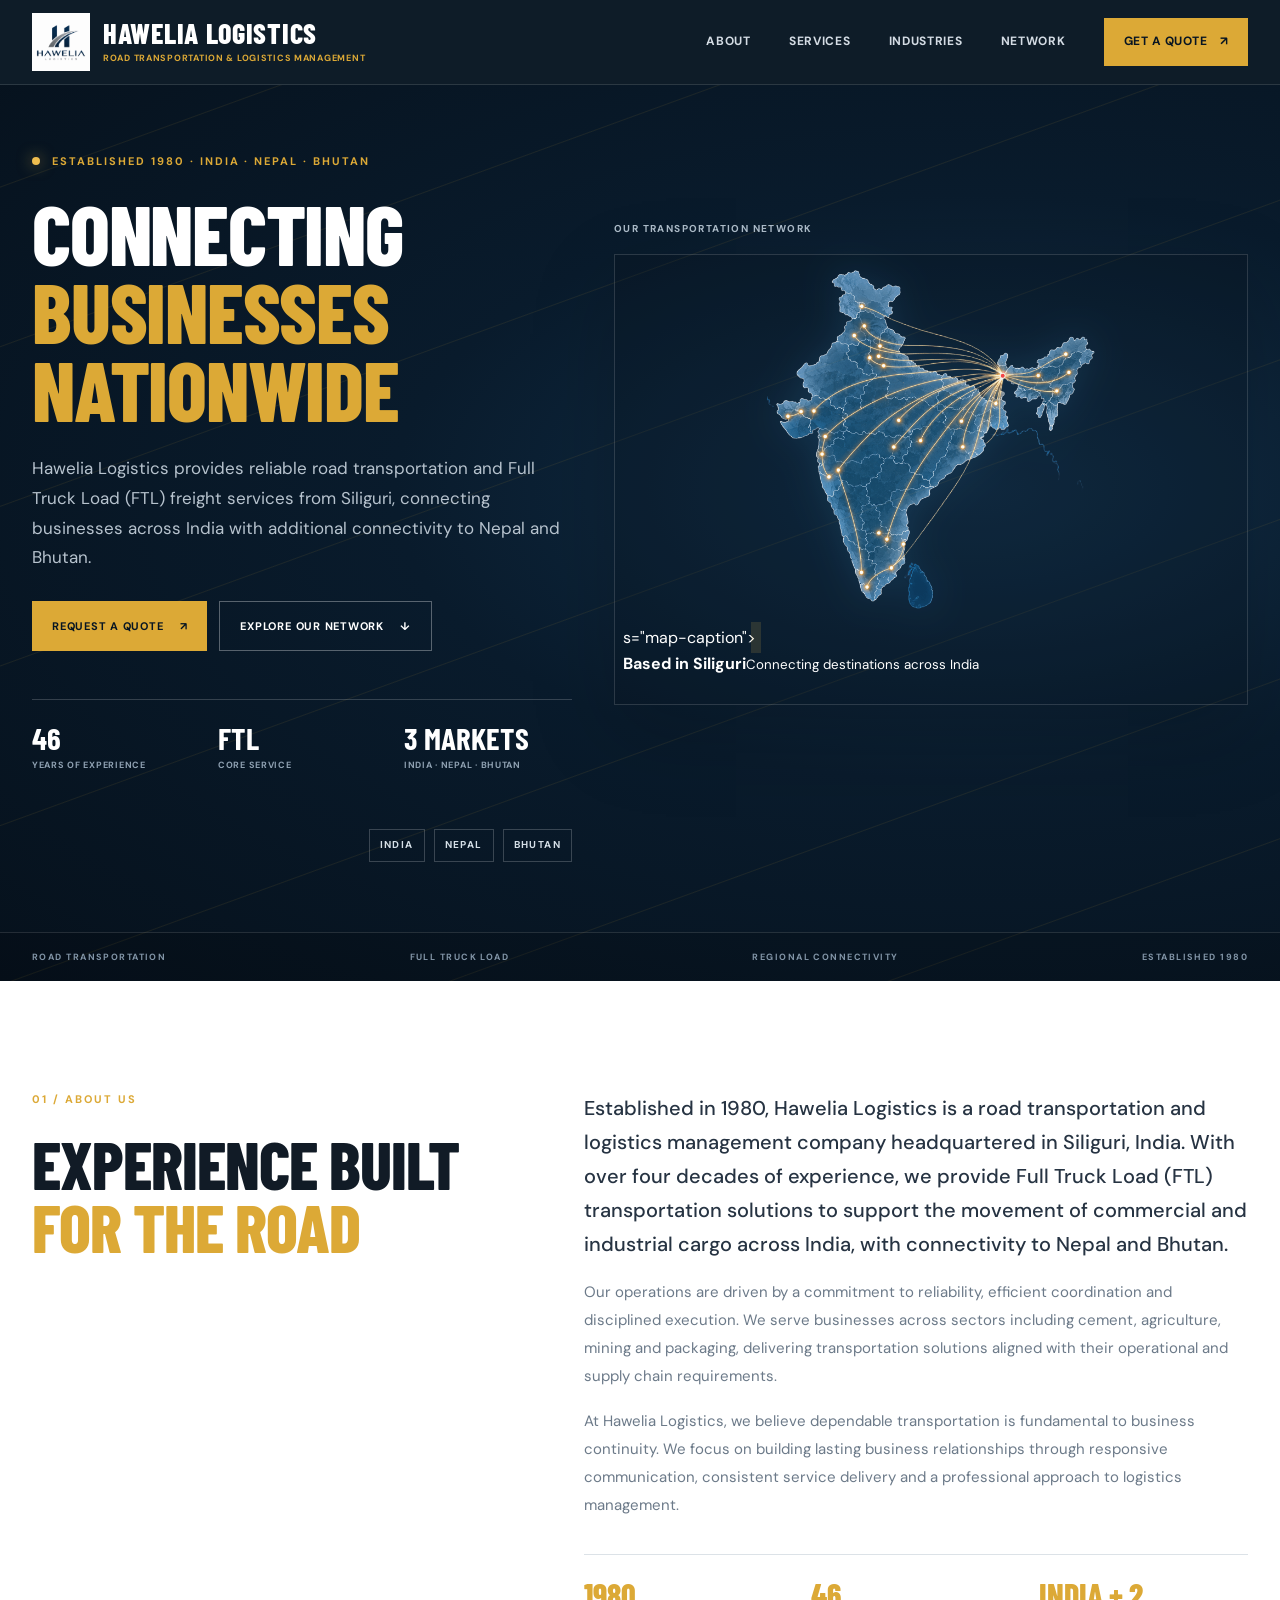
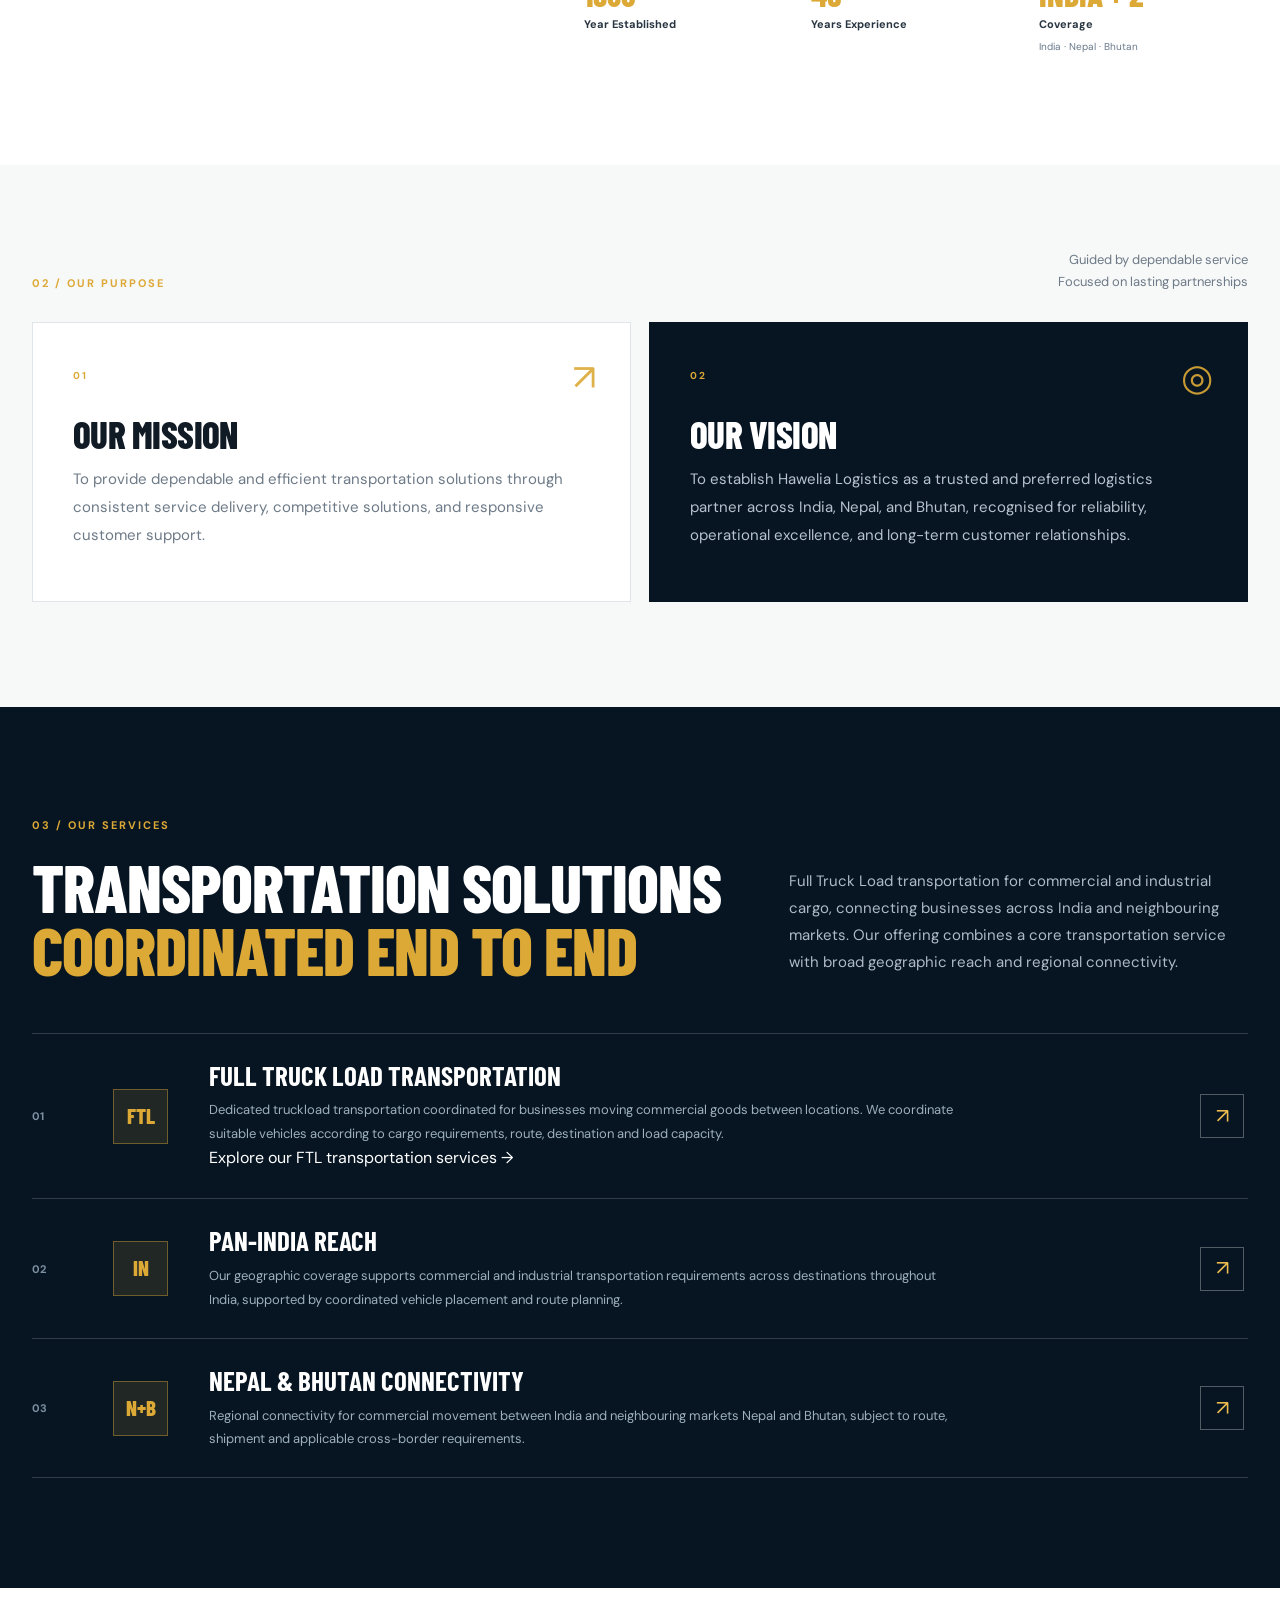
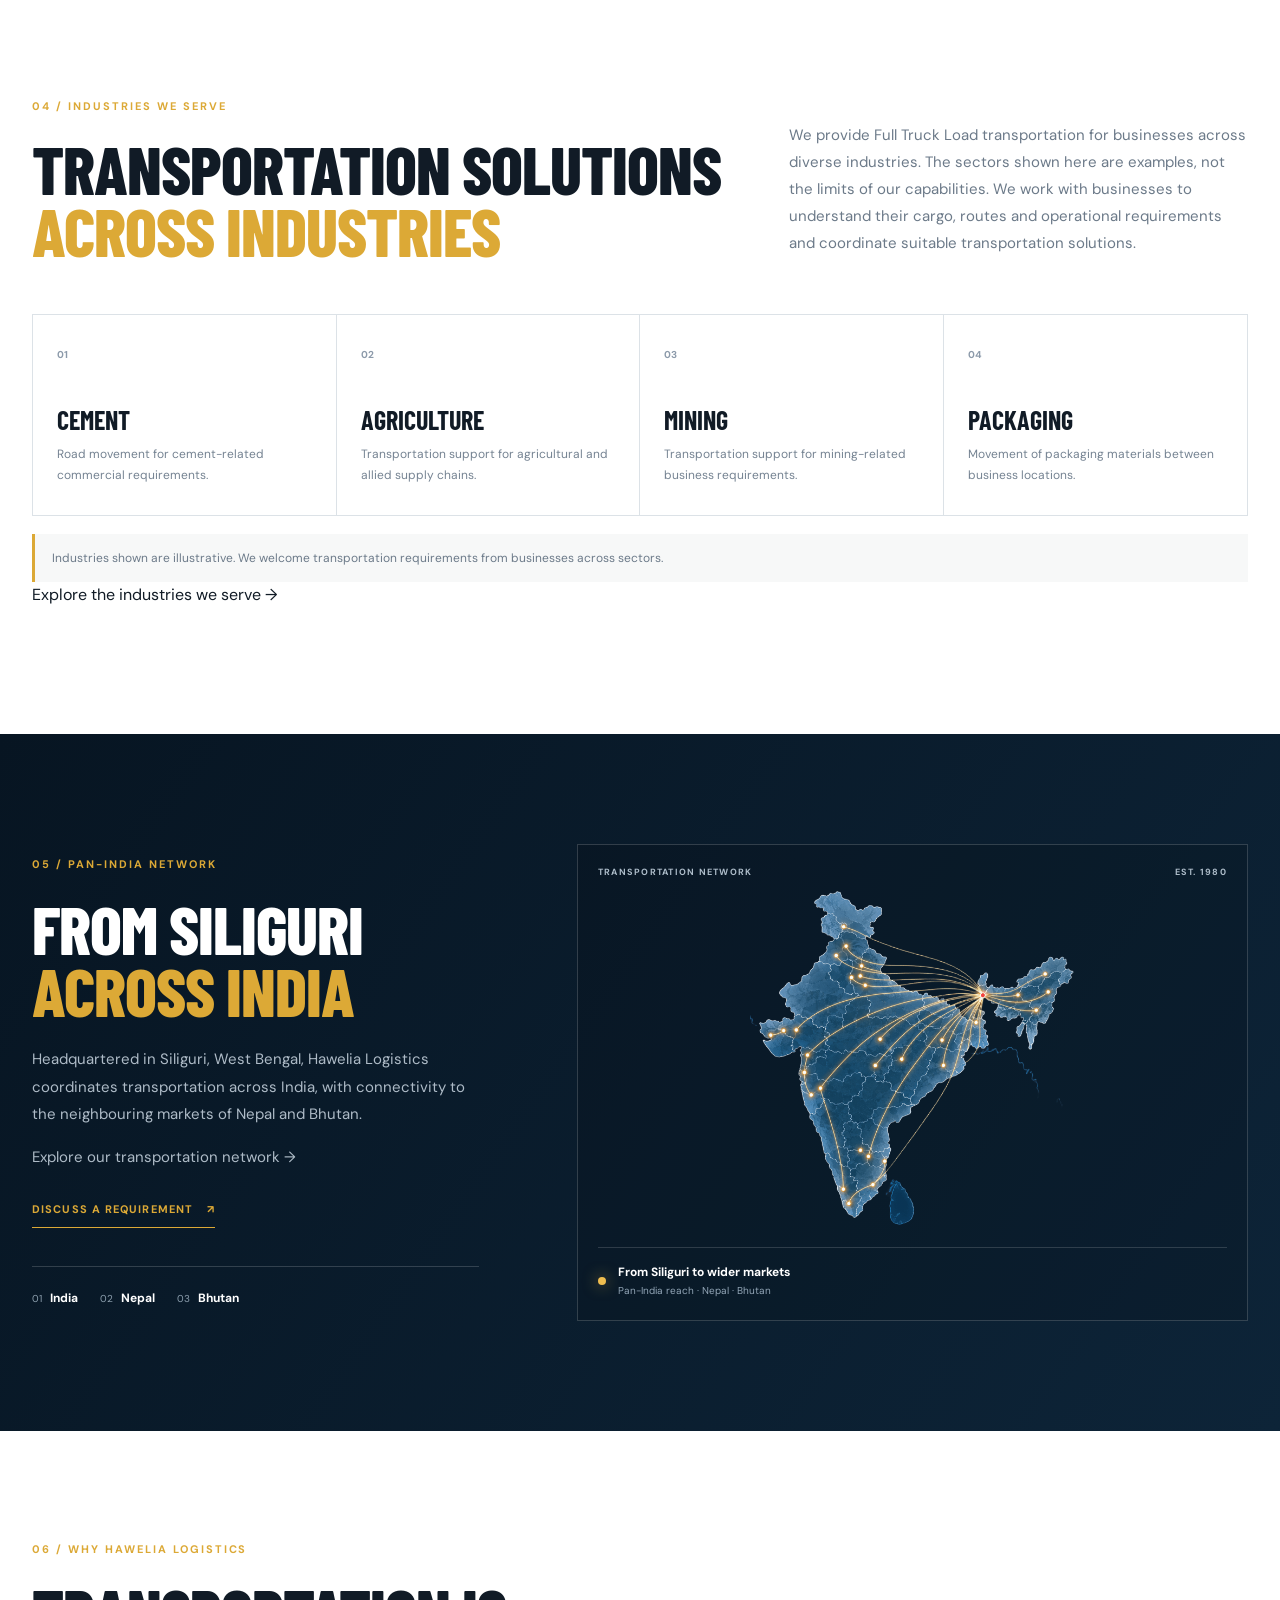
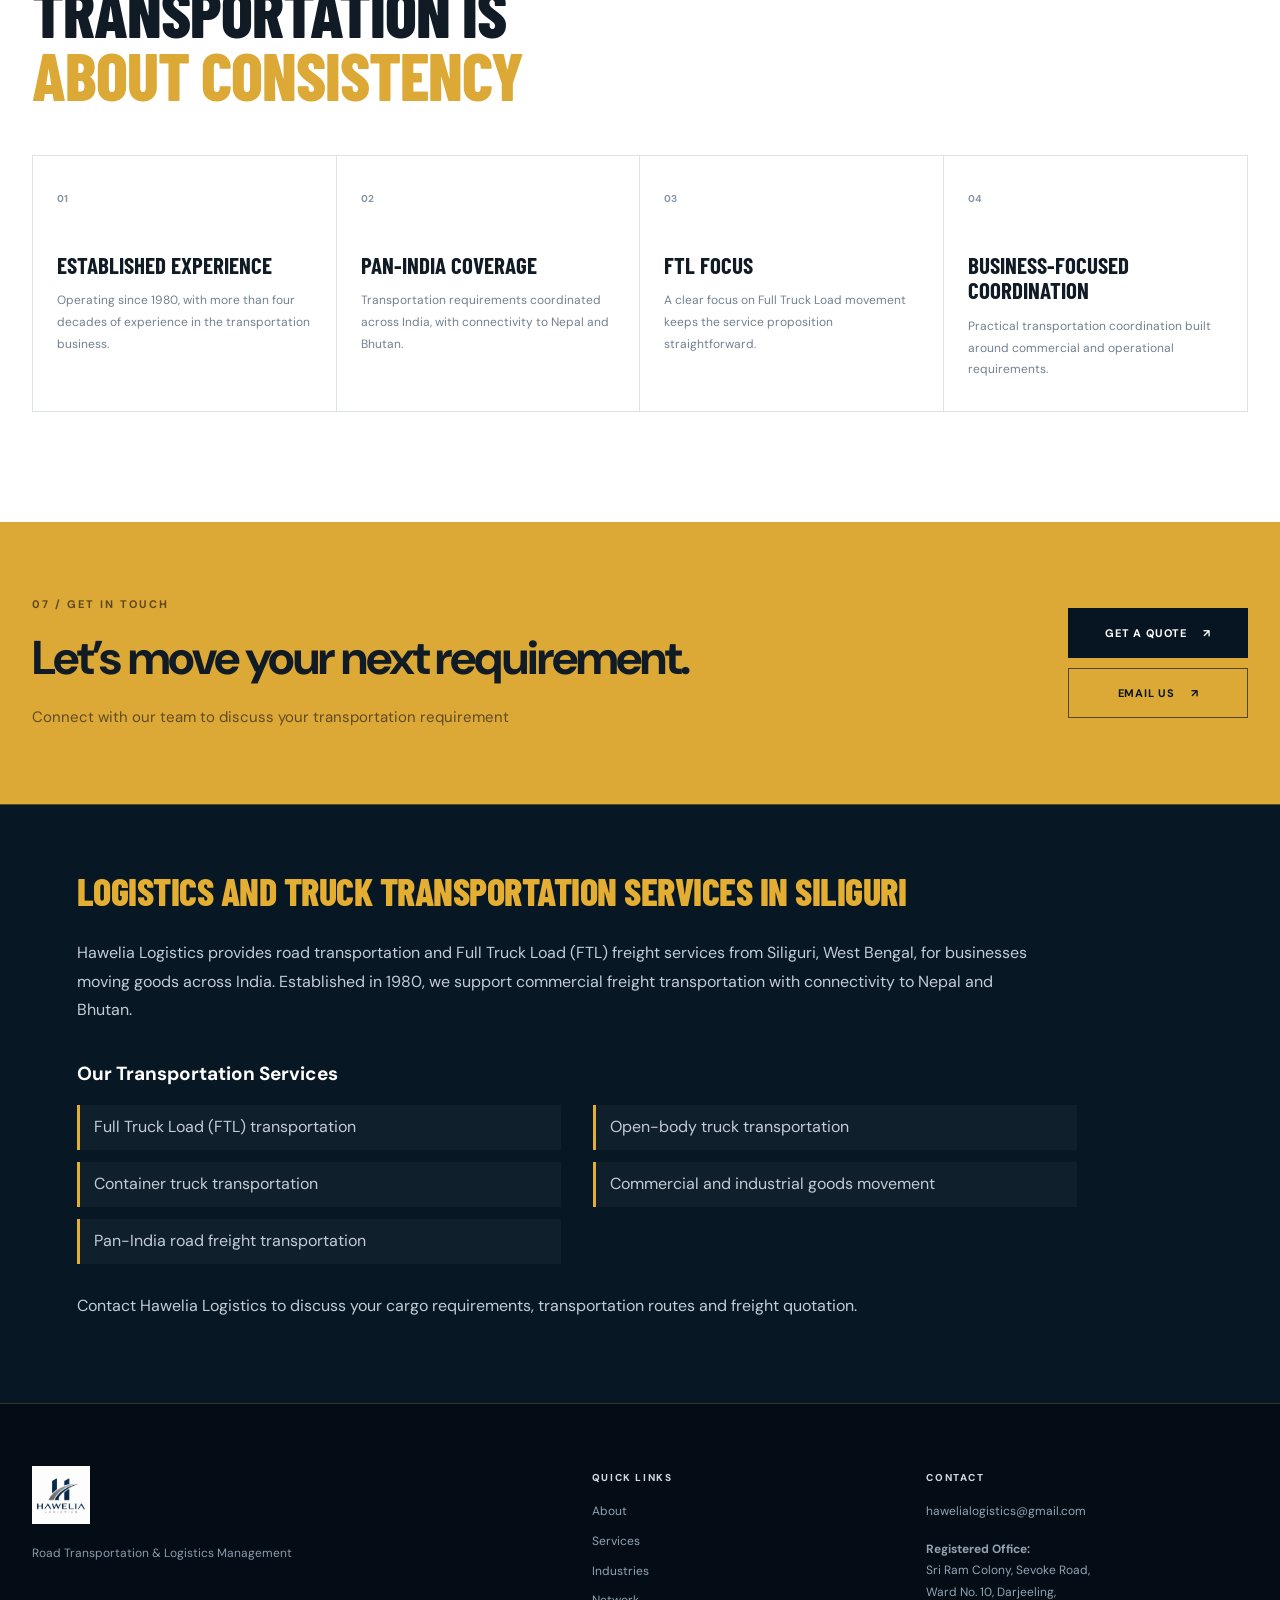
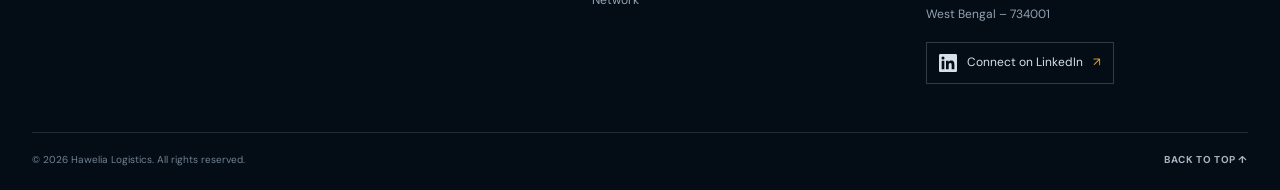
==== commit fcdb9b56: "Add files via upload" ====
--- a/index.html
+++ b/index.html
@@ -136,13 +136,7 @@
         <div class="visual-label"><span>OUR TRANSPORTATION NETWORK</span></div>
         <div class="map-frame">
           <img src="india-logistics-network-map.png" alt="Illustrated Indian road freight network with routes radiating from Siliguri">
-          <div class="map-caption">
-            <span class="pulse" aria-hidden="true"></span>
-            <div class="map-caption-copy">
-              <strong>Based in Siliguri</strong>
-              <small>Connecting destinations across India</small>
-            </div>
-          </div>
+          s="map-caption"><span class="pulse"></span><div><strong>Based in Siliguri</strong><small>Connecting destinations across India</small></div></div>
         </div>
         <div class="network-tags"><span>INDIA</span><span>NEPAL</span><span>BHUTAN</span></div>
       </div>
@@ -304,7 +298,7 @@
   <div class="container footer-grid">
     <div class="footer-brand"><a href="#home" aria-label="Hawelia Logistics home"><img src="hawelia-logo.png" alt="Hawelia Logistics"></a><p>Road Transportation &amp; Logistics Management</p></div>
     <div class="footer-links"><h2>Quick Links</h2><a href="#about">About</a><a href="#services">Services</a><a href="#industries">Industries</a><a href="#network">Network</a></div>
-    <div class="footer-contact"><h2>Contact</h2><a href="mailto:hawelialogistics@gmail.com">hawelialogistics@gmail.com</a><p>Sri Ram Colony, Sevoke Road,<br>Ward No. 10, Darjeeling,<br>West Bengal – 734001</p><a class="linkedin-link" href="https://www.linkedin.com/company/hawelialogistics/" target="_blank" rel="noopener noreferrer" aria-label="Visit Hawelia Logistics on LinkedIn"><svg viewBox="0 0 24 24" aria-hidden="true"><path d="M20.45 20.45h-3.56v-5.57c0-1.33-.02-3.04-1.85-3.04-1.85 0-2.13 1.45-2.13 2.94v5.67H9.35V8.99h3.42v1.56h.05c.48-.9 1.64-1.85 3.38-1.85 3.61 0 4.28 2.38 4.28 5.48v6.27ZM5.34 7.43a2.06 2.06 0 1 1 0-4.12 2.06 2.06 0 0 1 0 4.12ZM7.12 20.45H3.56V8.99h3.56v11.46ZM22.22 0H1.77C.79 0 0 .77 0 1.73v20.54C0 23.23.79 24 1.77 24h20.45c.98 0 1.78-.77 1.78-1.73V1.73C24 .77 23.2 0 22.22 0Z"/></svg><span>Connect on LinkedIn</span><span aria-hidden="true">↗</span></a></div>
+    <div class="footer-contact"><h2>Contact</h2><a href="mailto:hawelialogistics@gmail.com">hawelialogistics@gmail.com</a><p class="registered-office"><strong>Registered Office:</strong><br>Sri Ram Colony, Sevoke Road,<br>Ward No. 10, Darjeeling,<br>West Bengal – 734001</p><a class="linkedin-link" href="https://www.linkedin.com/company/hawelialogistics/" target="_blank" rel="noopener noreferrer" aria-label="Visit Hawelia Logistics on LinkedIn"><svg viewBox="0 0 24 24" aria-hidden="true"><path d="M20.45 20.45h-3.56v-5.57c0-1.33-.02-3.04-1.85-3.04-1.85 0-2.13 1.45-2.13 2.94v5.67H9.35V8.99h3.42v1.56h.05c.48-.9 1.64-1.85 3.38-1.85 3.61 0 4.28 2.38 4.28 5.48v6.27ZM5.34 7.43a2.06 2.06 0 1 1 0-4.12 2.06 2.06 0 0 1 0 4.12ZM7.12 20.45H3.56V8.99h3.56v11.46ZM22.22 0H1.77C.79 0 0 .77 0 1.73v20.54C0 23.23.79 24 1.77 24h20.45c.98 0 1.78-.77 1.78-1.73V1.73C24 .77 23.2 0 22.22 0Z"/></svg><span>Connect on LinkedIn</span><span aria-hidden="true">↗</span></a></div>
   </div>
   <div class="container footer-bottom"><span>© 2026 Hawelia Logistics. All rights reserved.</span><a href="#home">Back to top ↑</a></div>
 </footer>
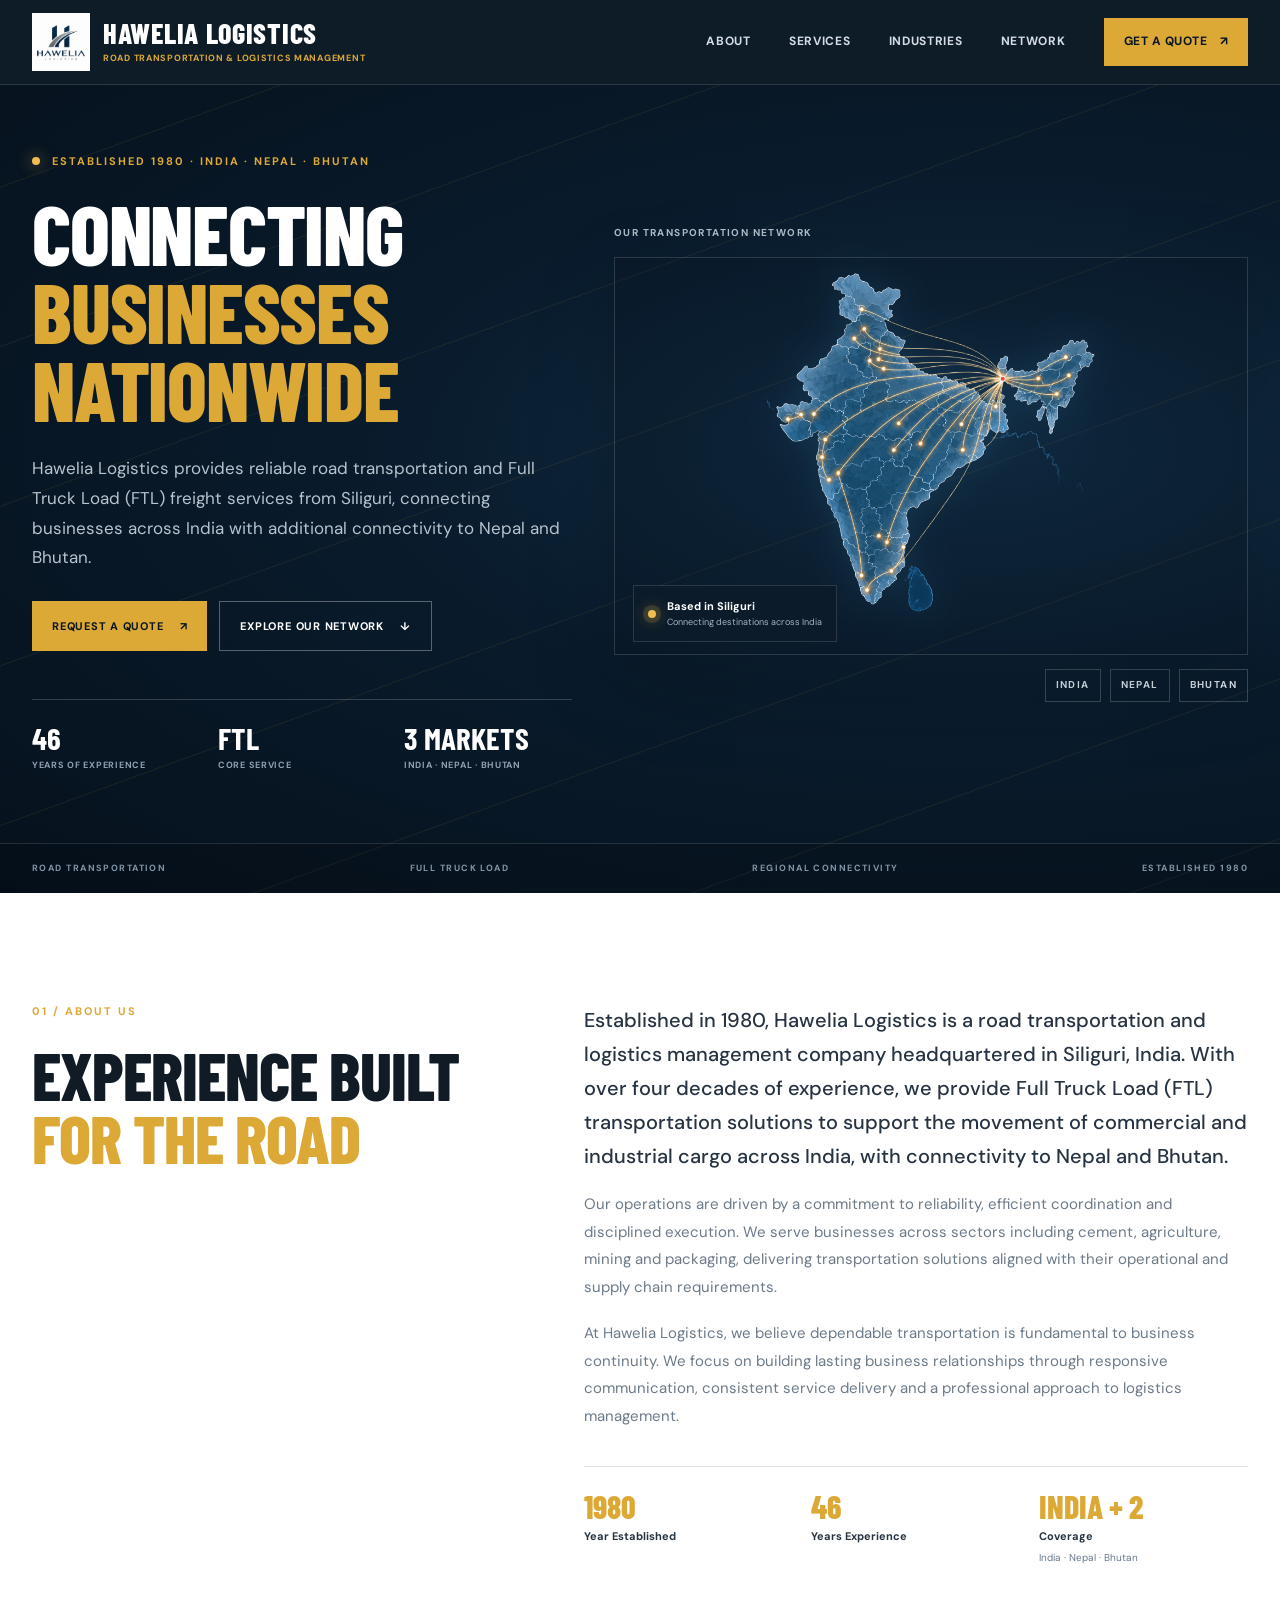
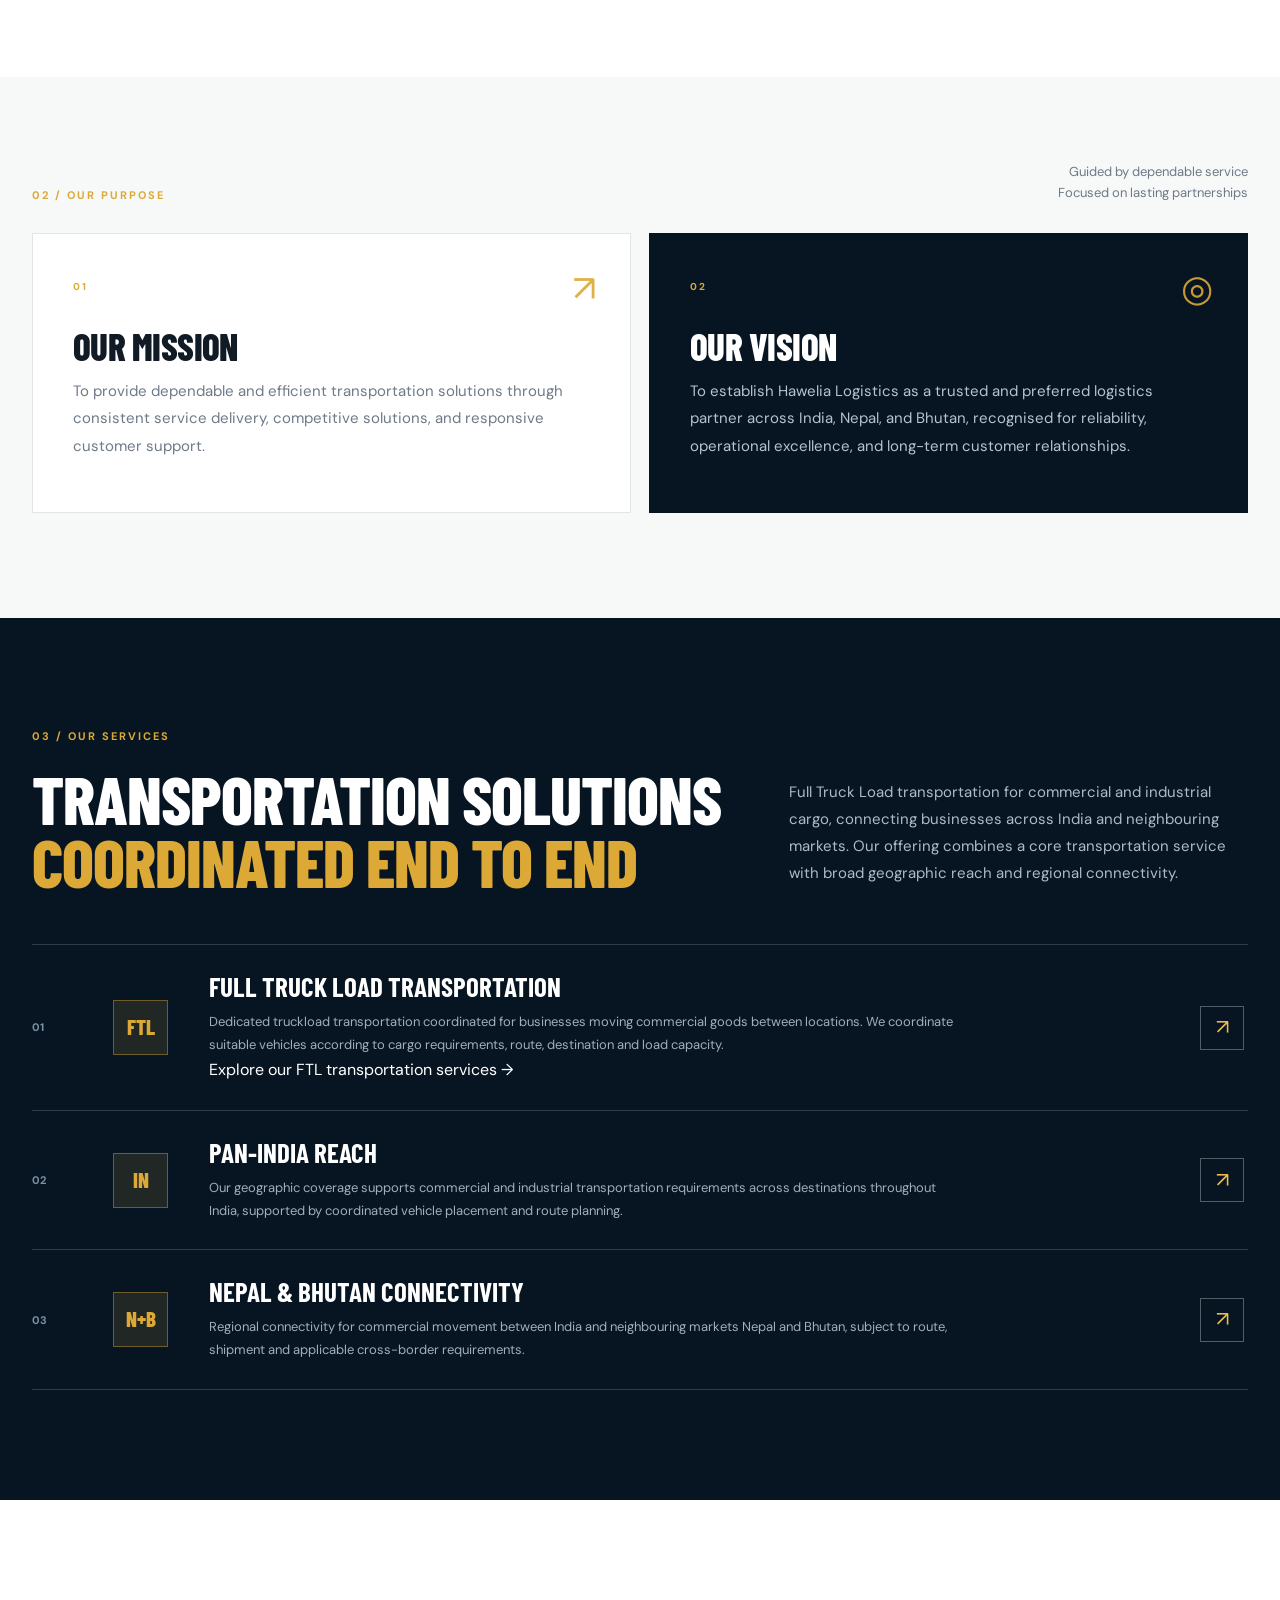
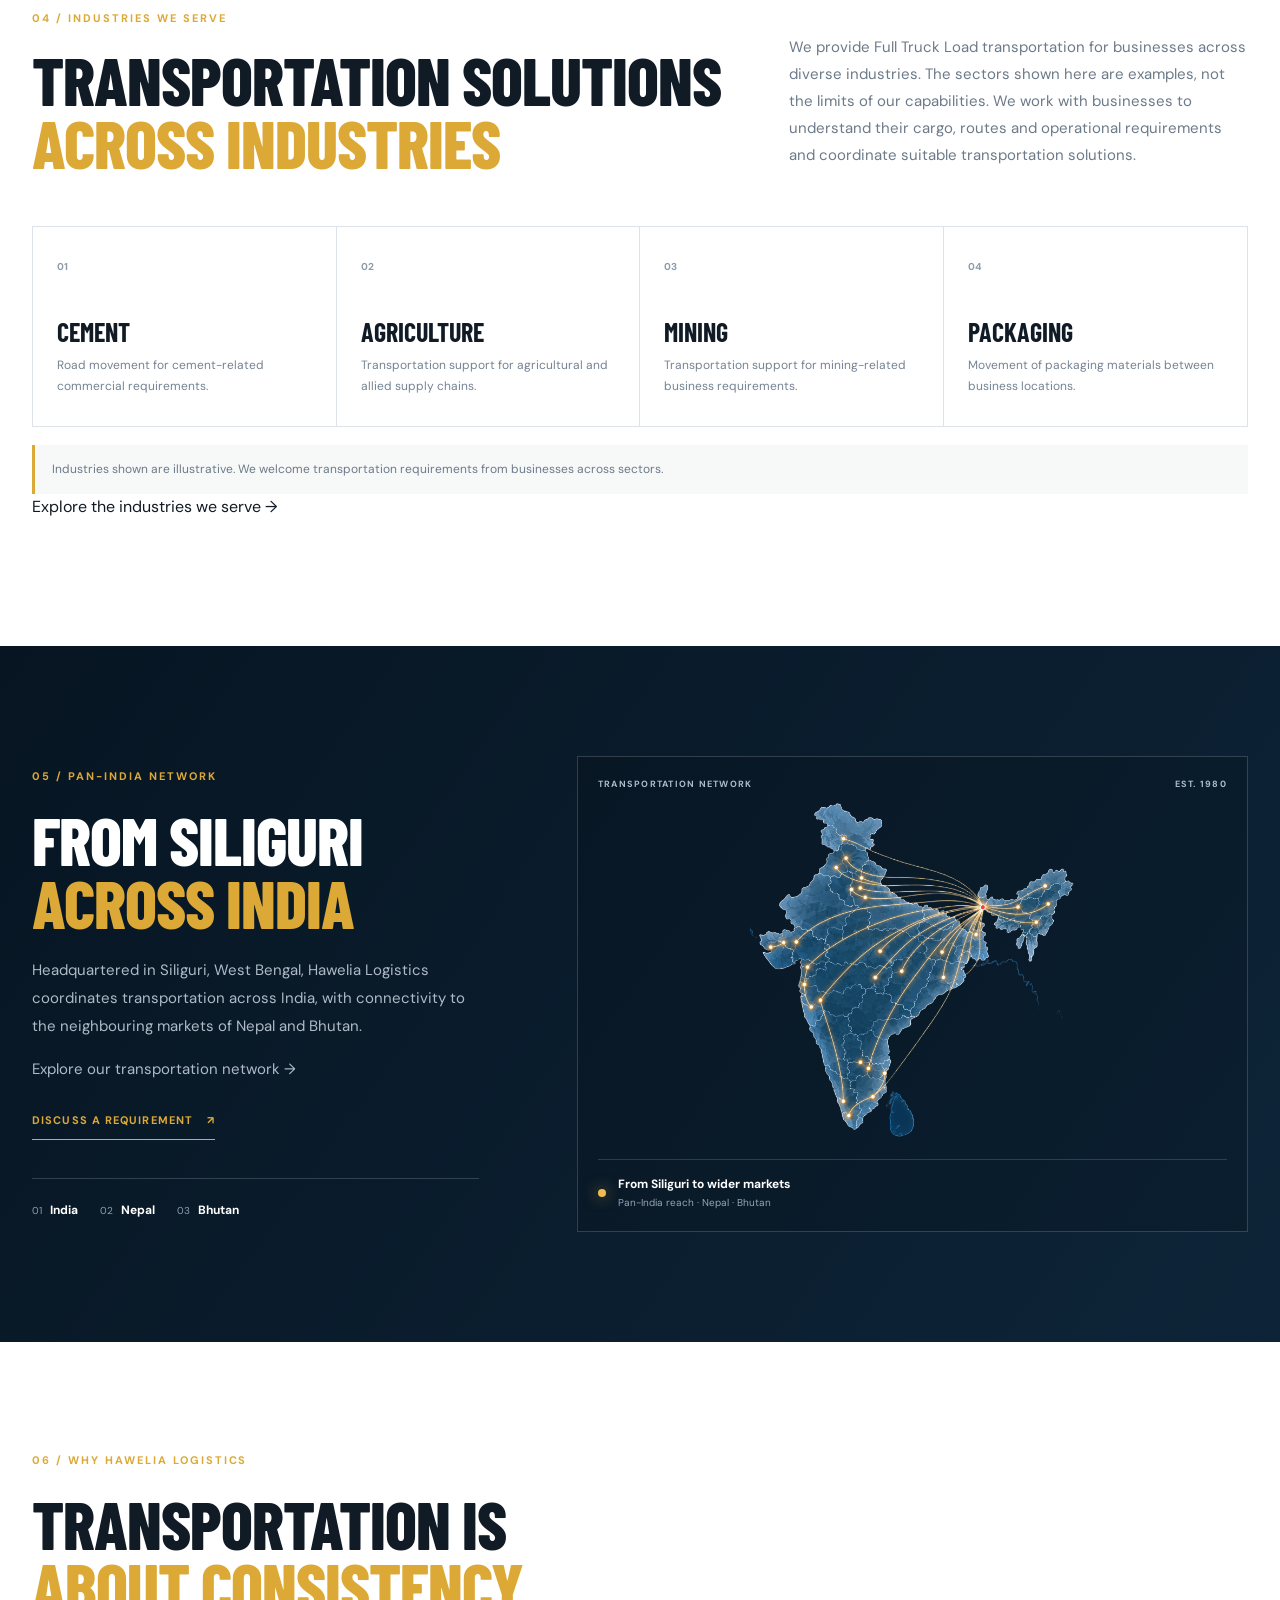
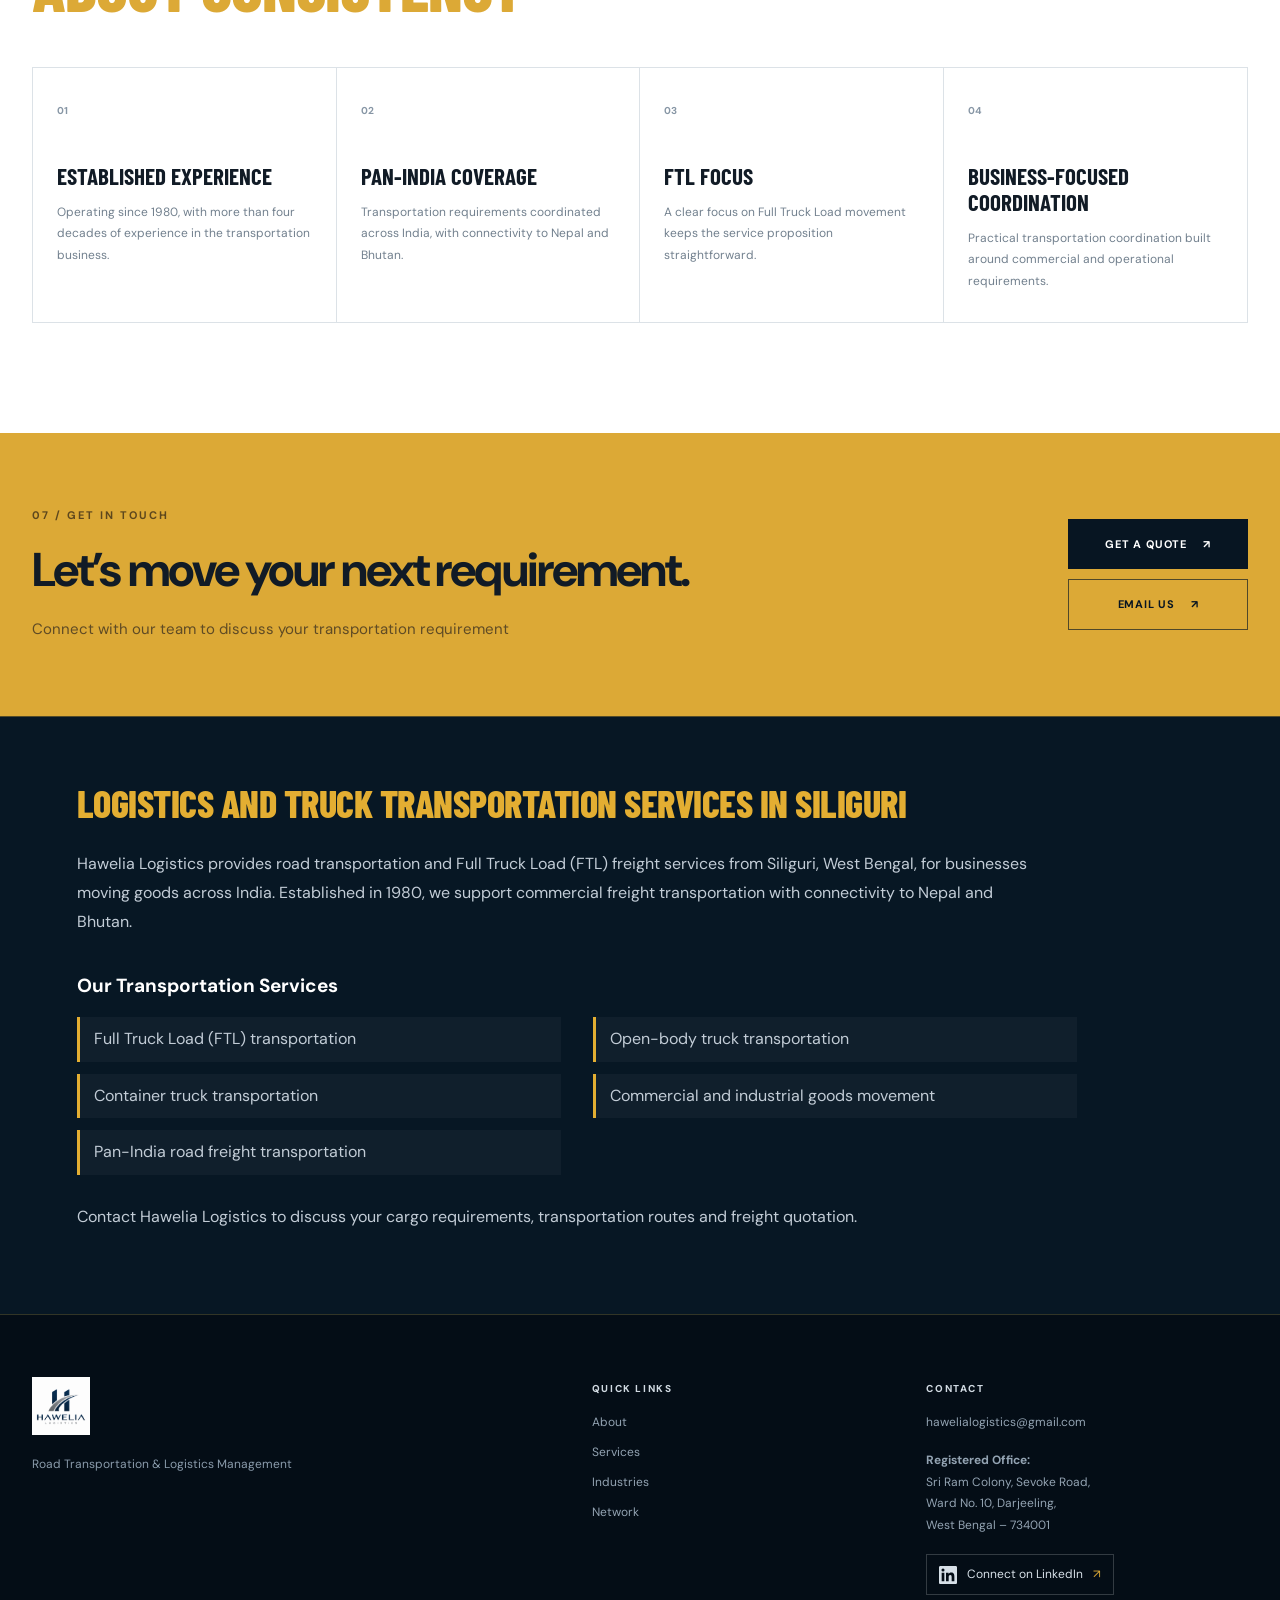
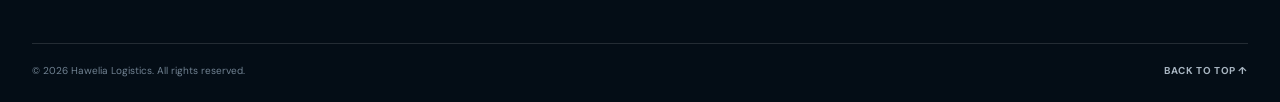
==== commit 05097854: "Add files via upload" ====
--- a/index.html
+++ b/index.html
@@ -136,7 +136,13 @@
         <div class="visual-label"><span>OUR TRANSPORTATION NETWORK</span></div>
         <div class="map-frame">
           <img src="india-logistics-network-map.png" alt="Illustrated Indian road freight network with routes radiating from Siliguri">
-          s="map-caption"><span class="pulse"></span><div><strong>Based in Siliguri</strong><small>Connecting destinations across India</small></div></div>
+          <div class="map-caption">
+            <span class="pulse" aria-hidden="true"></span>
+            <div class="map-caption-copy">
+              <strong>Based in Siliguri</strong>
+              <small>Connecting destinations across India</small>
+            </div>
+          </div>
         </div>
         <div class="network-tags"><span>INDIA</span><span>NEPAL</span><span>BHUTAN</span></div>
       </div>
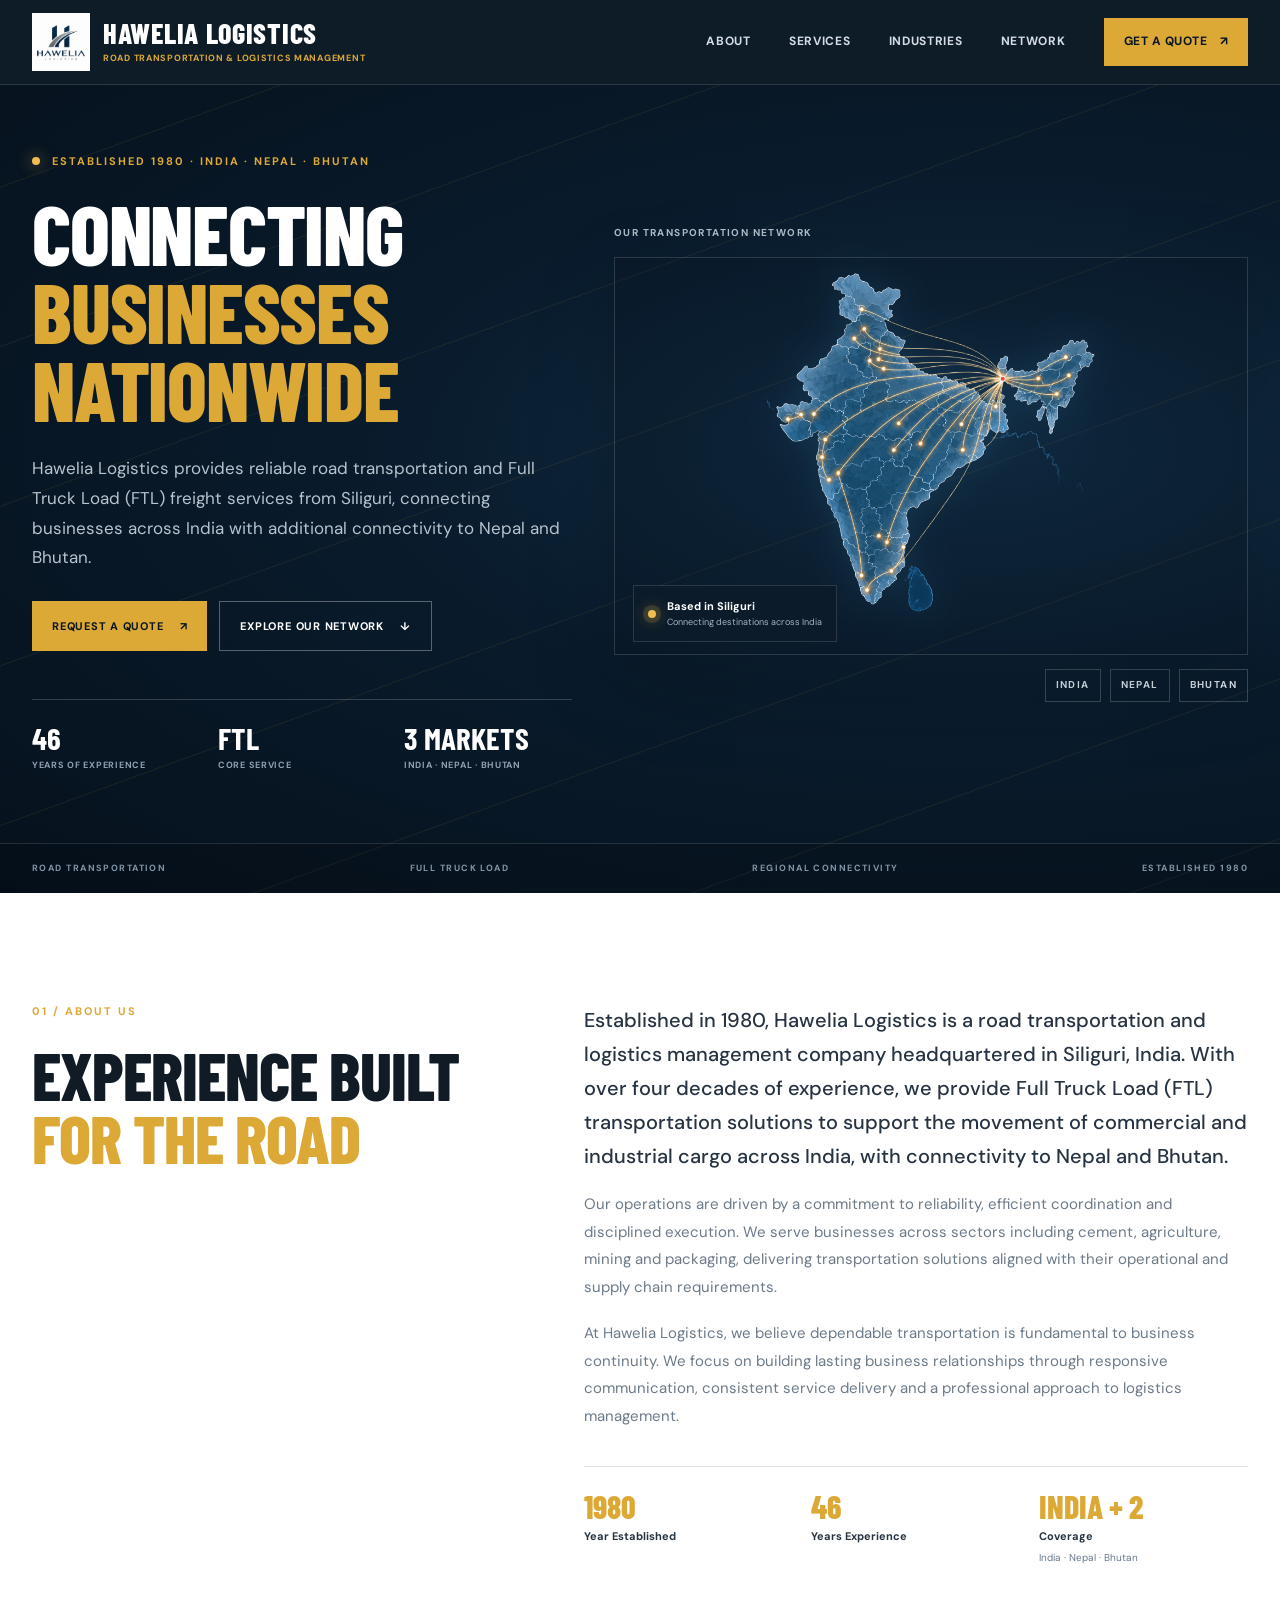
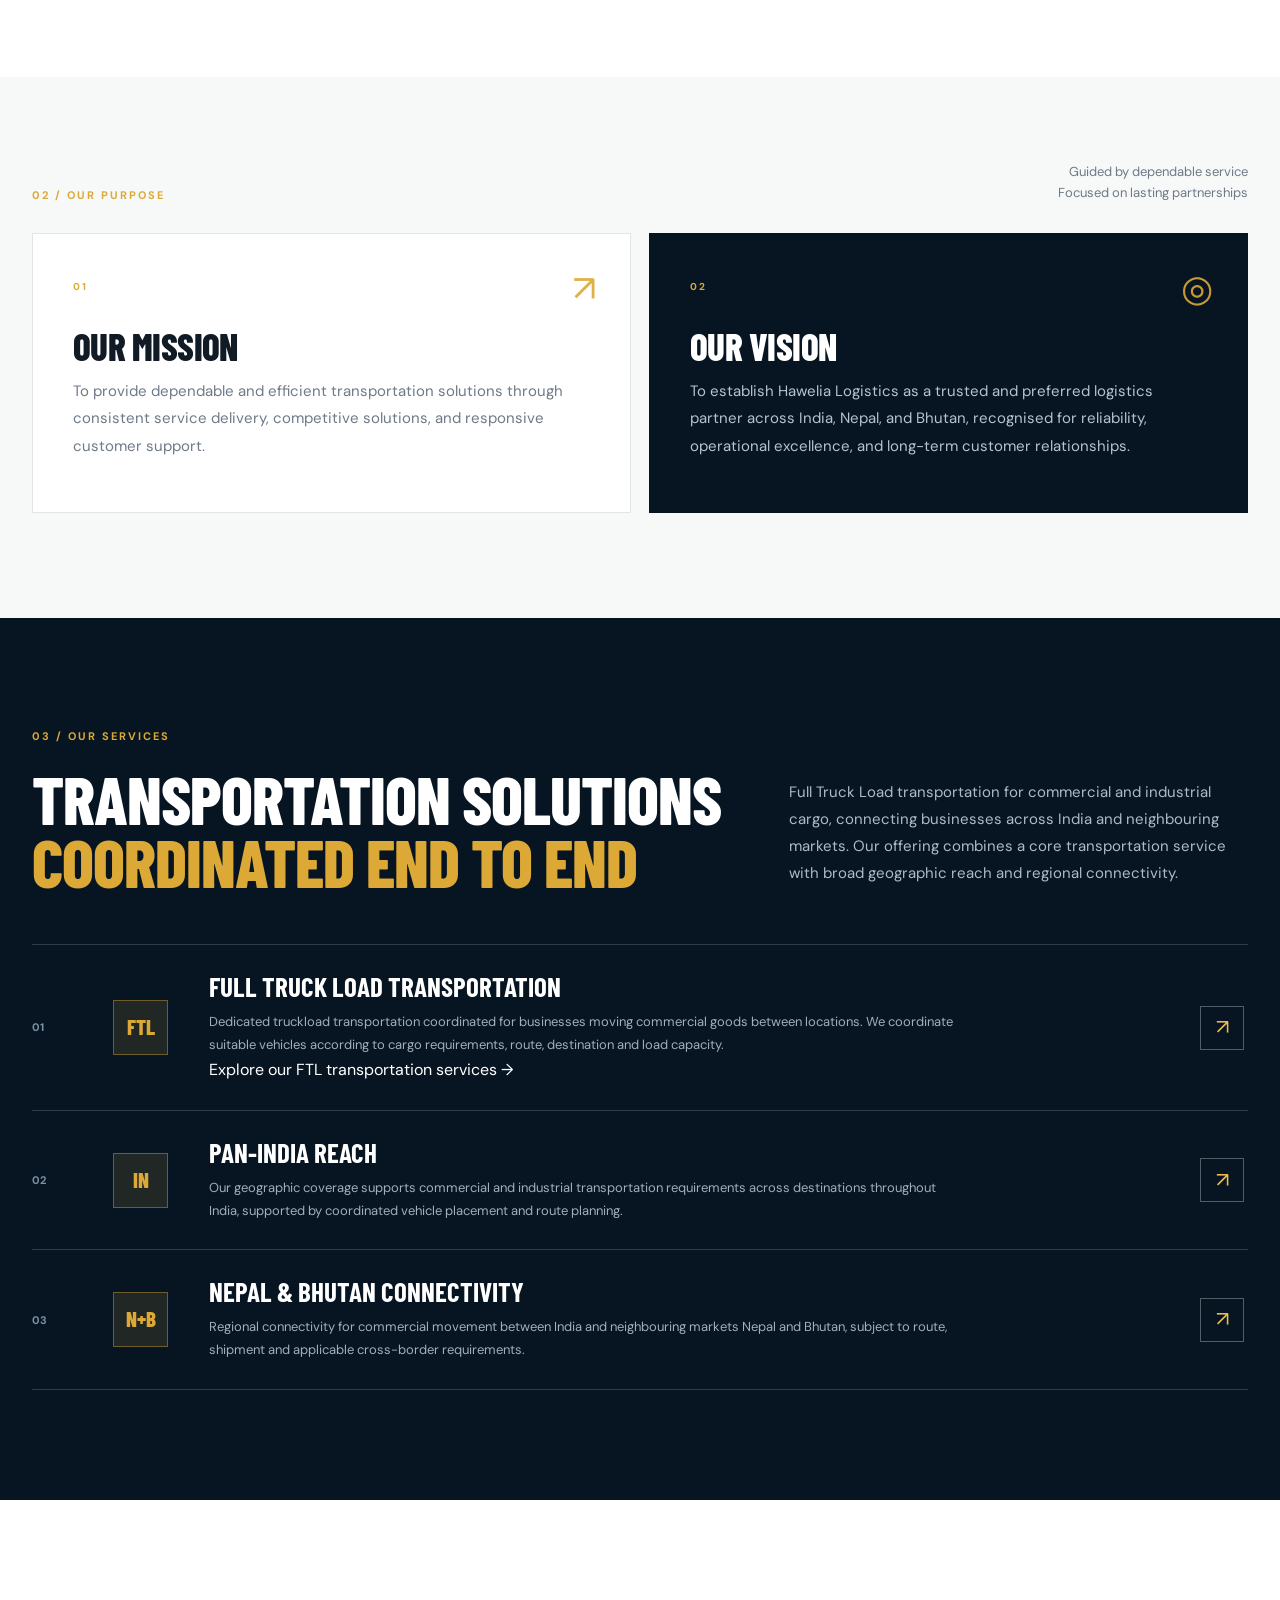
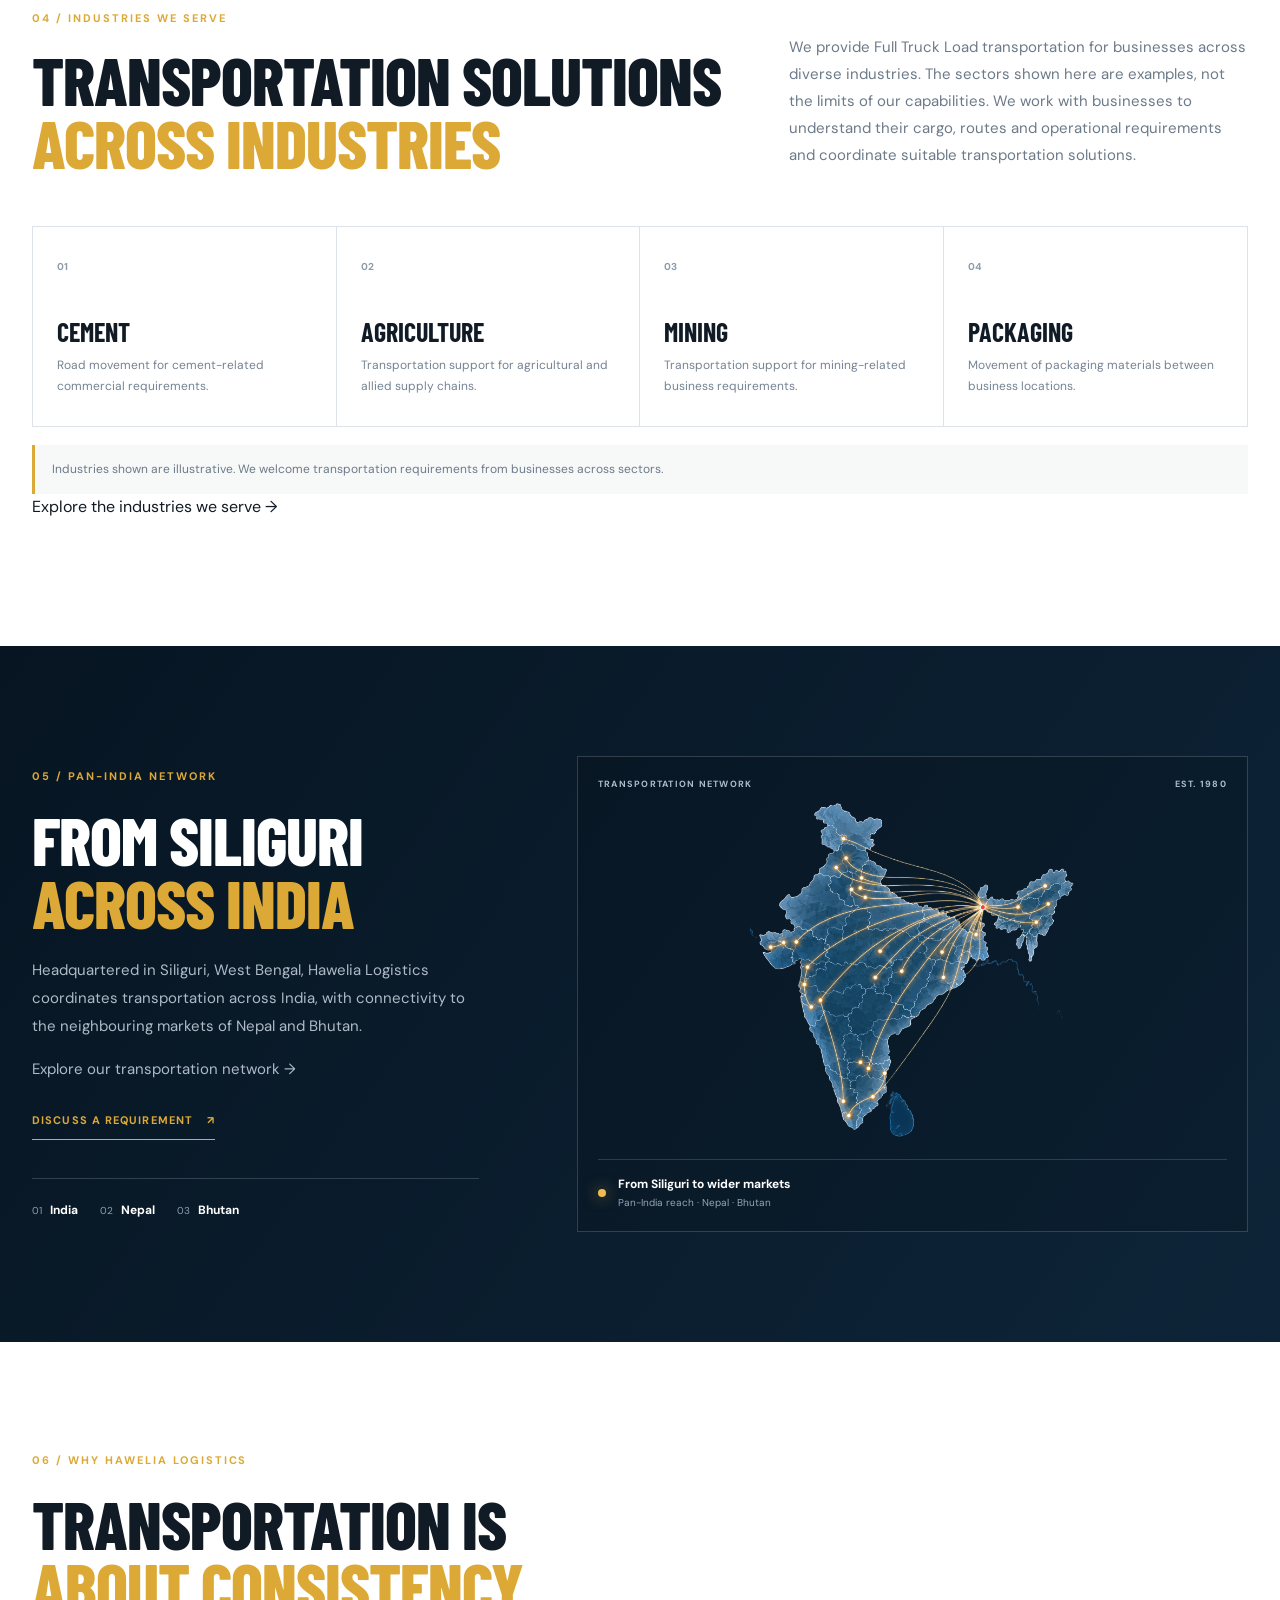
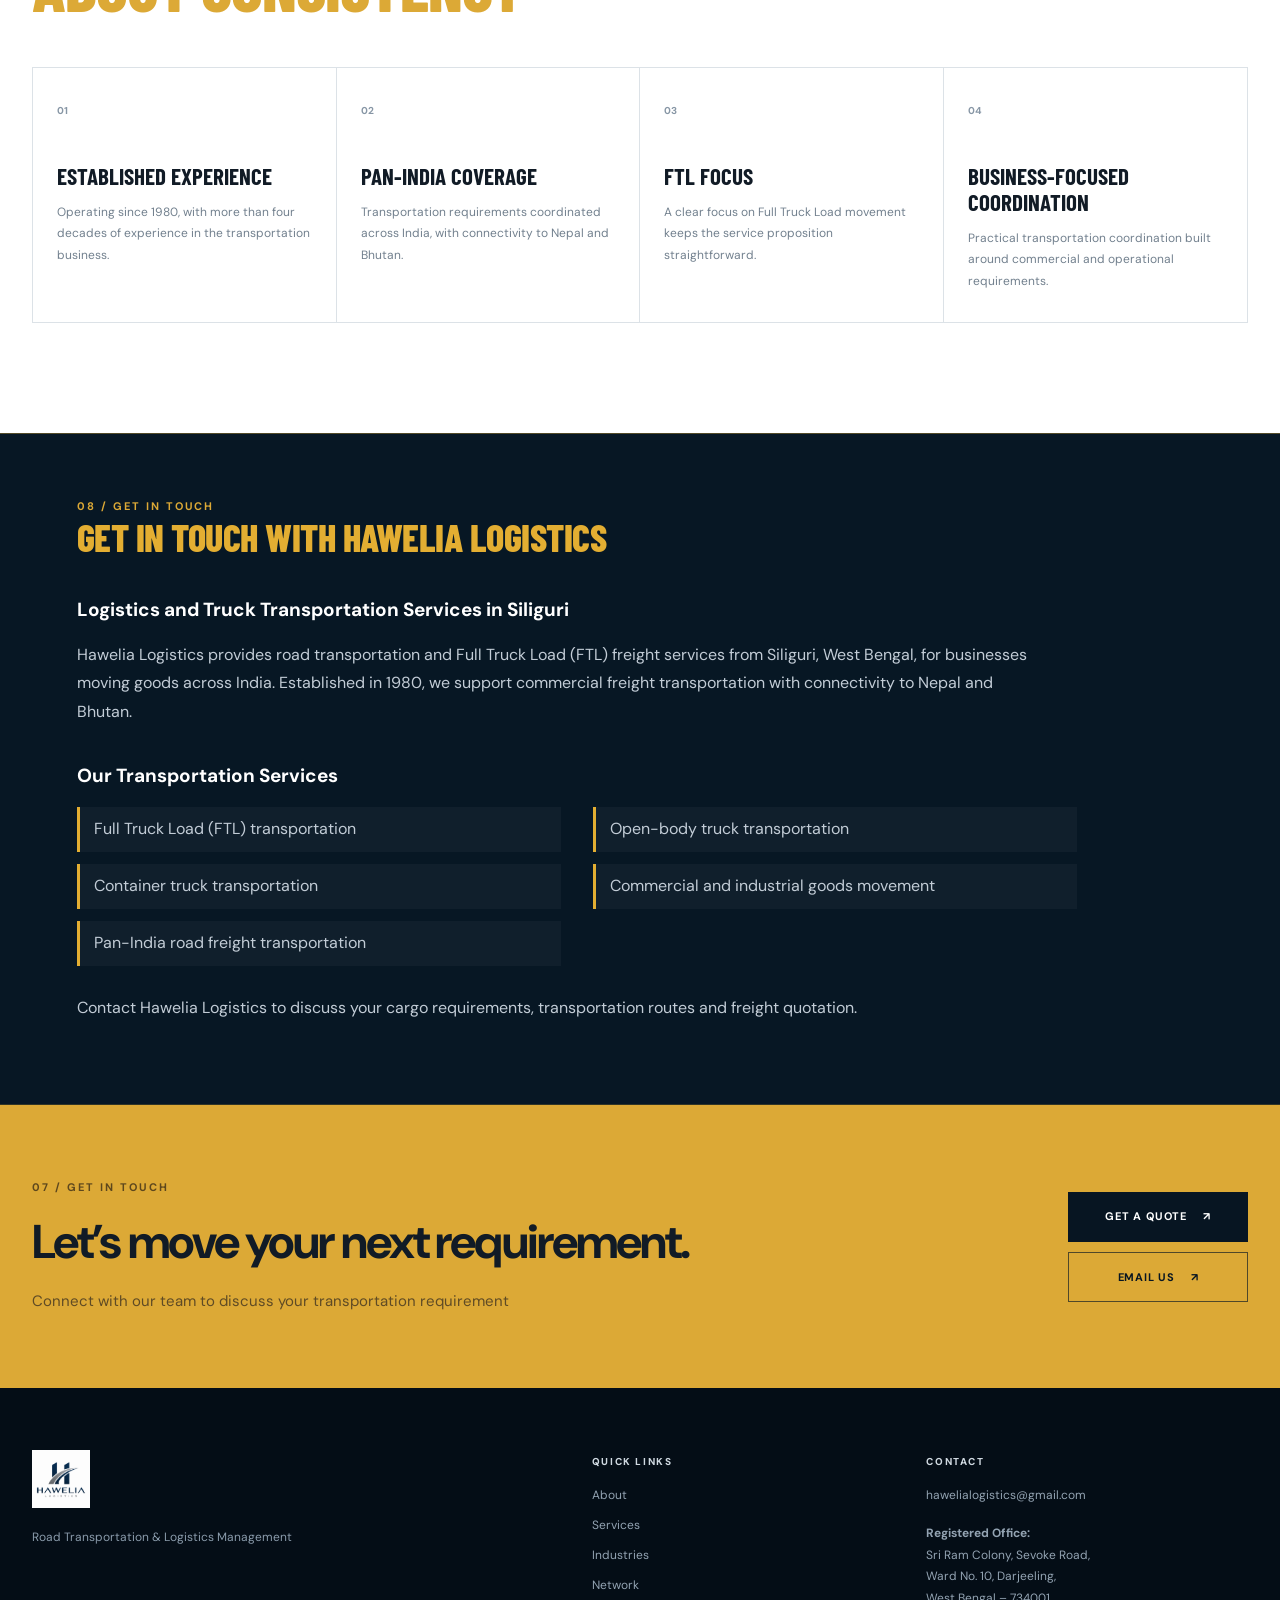
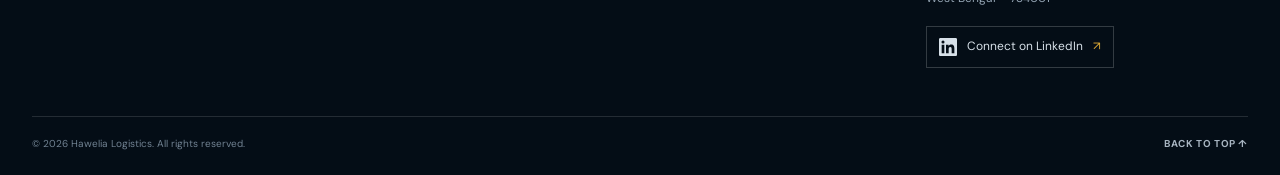
==== commit d581b241: "Add files via upload" ====
--- a/index.html
+++ b/index.html
@@ -263,18 +263,10 @@
     </div>
   </section>
 
-  <section class="cta-section">
-    <div class="container cta-grid">
-      <div><div class="kicker kicker-dark">07 / GET IN TOUCH</div><h2>Let’s move your next requirement.</h2><p>Connect with our team to discuss your transportation requirement</p></div>
-      <div class="cta-actions">
-        <a rel="noopener noreferrer" target="_blank" class="button button-navy" href="https://wa.me/919641049255?text=Hello%2C%20I%20would%20like%20to%20request%20a%20freight%20quotation%20for%20my%20transportation%20requirements.">Get a Quote <span aria-hidden="true">↗</span></a>
-        <a class="button button-plain" href="https://mail.google.com/mail/?view=cm&amp;fs=1&amp;to=hawelialogistics%40gmail.com">Email Us <span aria-hidden="true">↗</span></a>
-      </div>
-    </div>
-  </section>
-  
 <section class="siliguri-services">
-  <h2>Logistics and Truck Transportation Services in Siliguri</h2>
+  <div class="kicker">08 / GET IN TOUCH</div>
+  <h2>Get in Touch with Hawelia Logistics</h2>
+  <h3>Logistics and Truck Transportation Services in Siliguri</h3>
 
   <p>
     Hawelia Logistics provides road transportation and Full Truck Load (FTL)
@@ -298,6 +290,17 @@
     transportation routes and freight quotation.
   </p>
 </section>
+
+  <section class="cta-section">
+    <div class="container cta-grid">
+      <div><div class="kicker kicker-dark">07 / GET IN TOUCH</div><h2>Let’s move your next requirement.</h2><p>Connect with our team to discuss your transportation requirement</p></div>
+      <div class="cta-actions">
+        <a rel="noopener noreferrer" target="_blank" class="button button-navy" href="https://wa.me/919641049255?text=Hello%2C%20I%20would%20like%20to%20request%20a%20freight%20quotation%20for%20my%20transportation%20requirements.">Get a Quote <span aria-hidden="true">↗</span></a>
+        <a class="button button-plain" href="https://mail.google.com/mail/?view=cm&amp;fs=1&amp;to=hawelialogistics%40gmail.com">Email Us <span aria-hidden="true">↗</span></a>
+      </div>
+    </div>
+  </section>
+  
 </main>
 
 <footer class="site-footer">
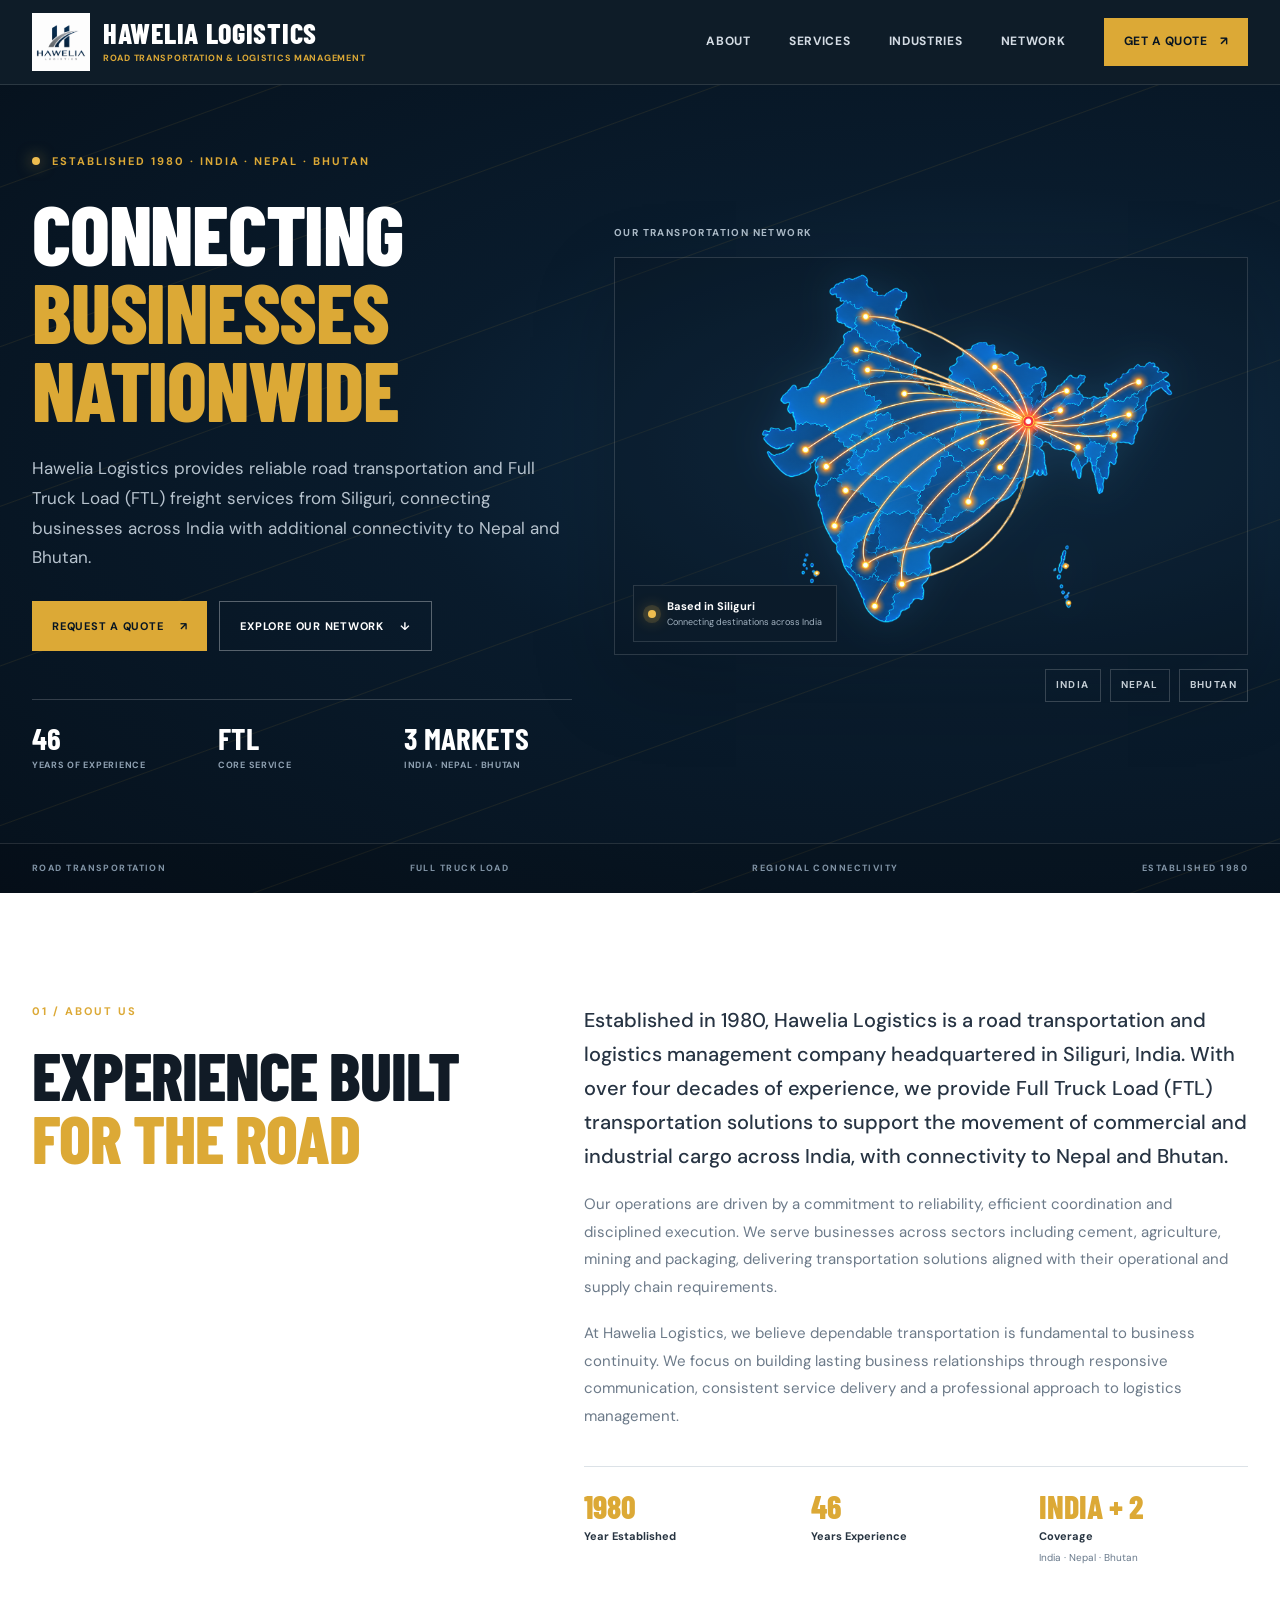
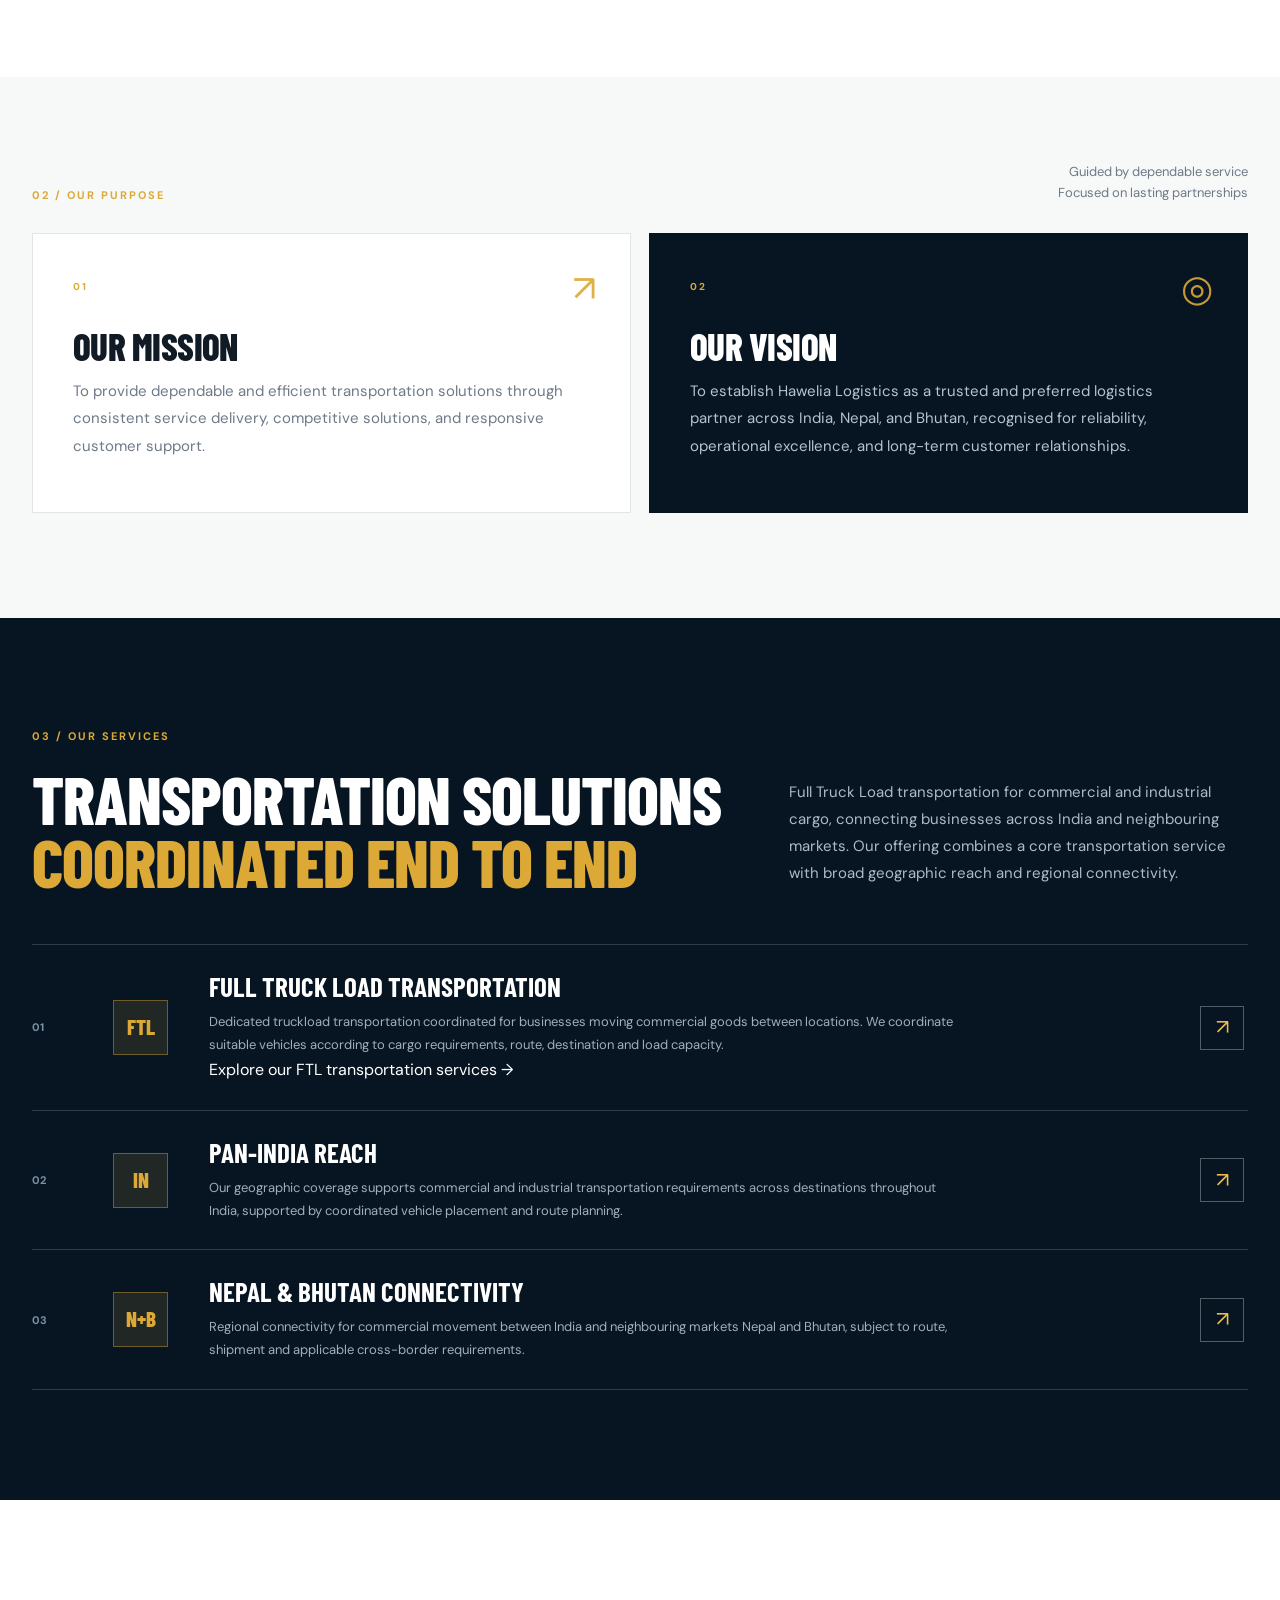
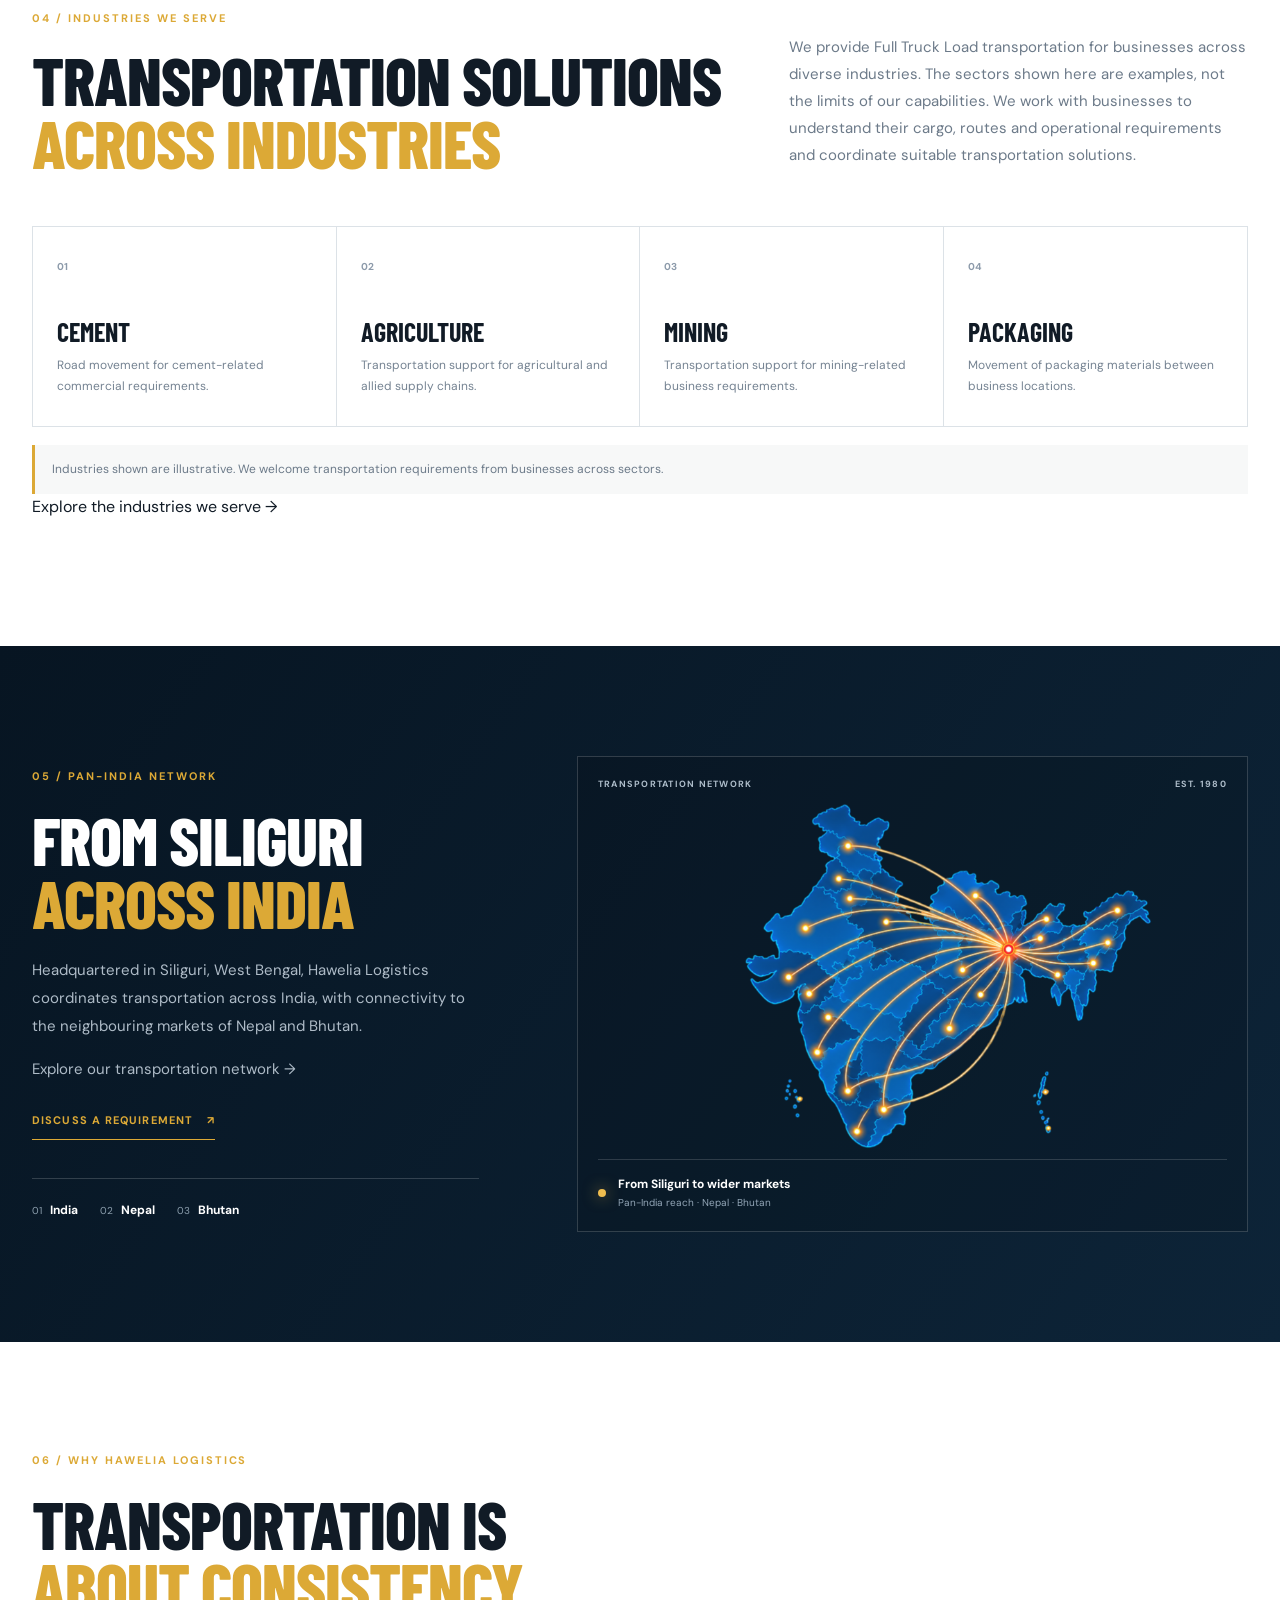
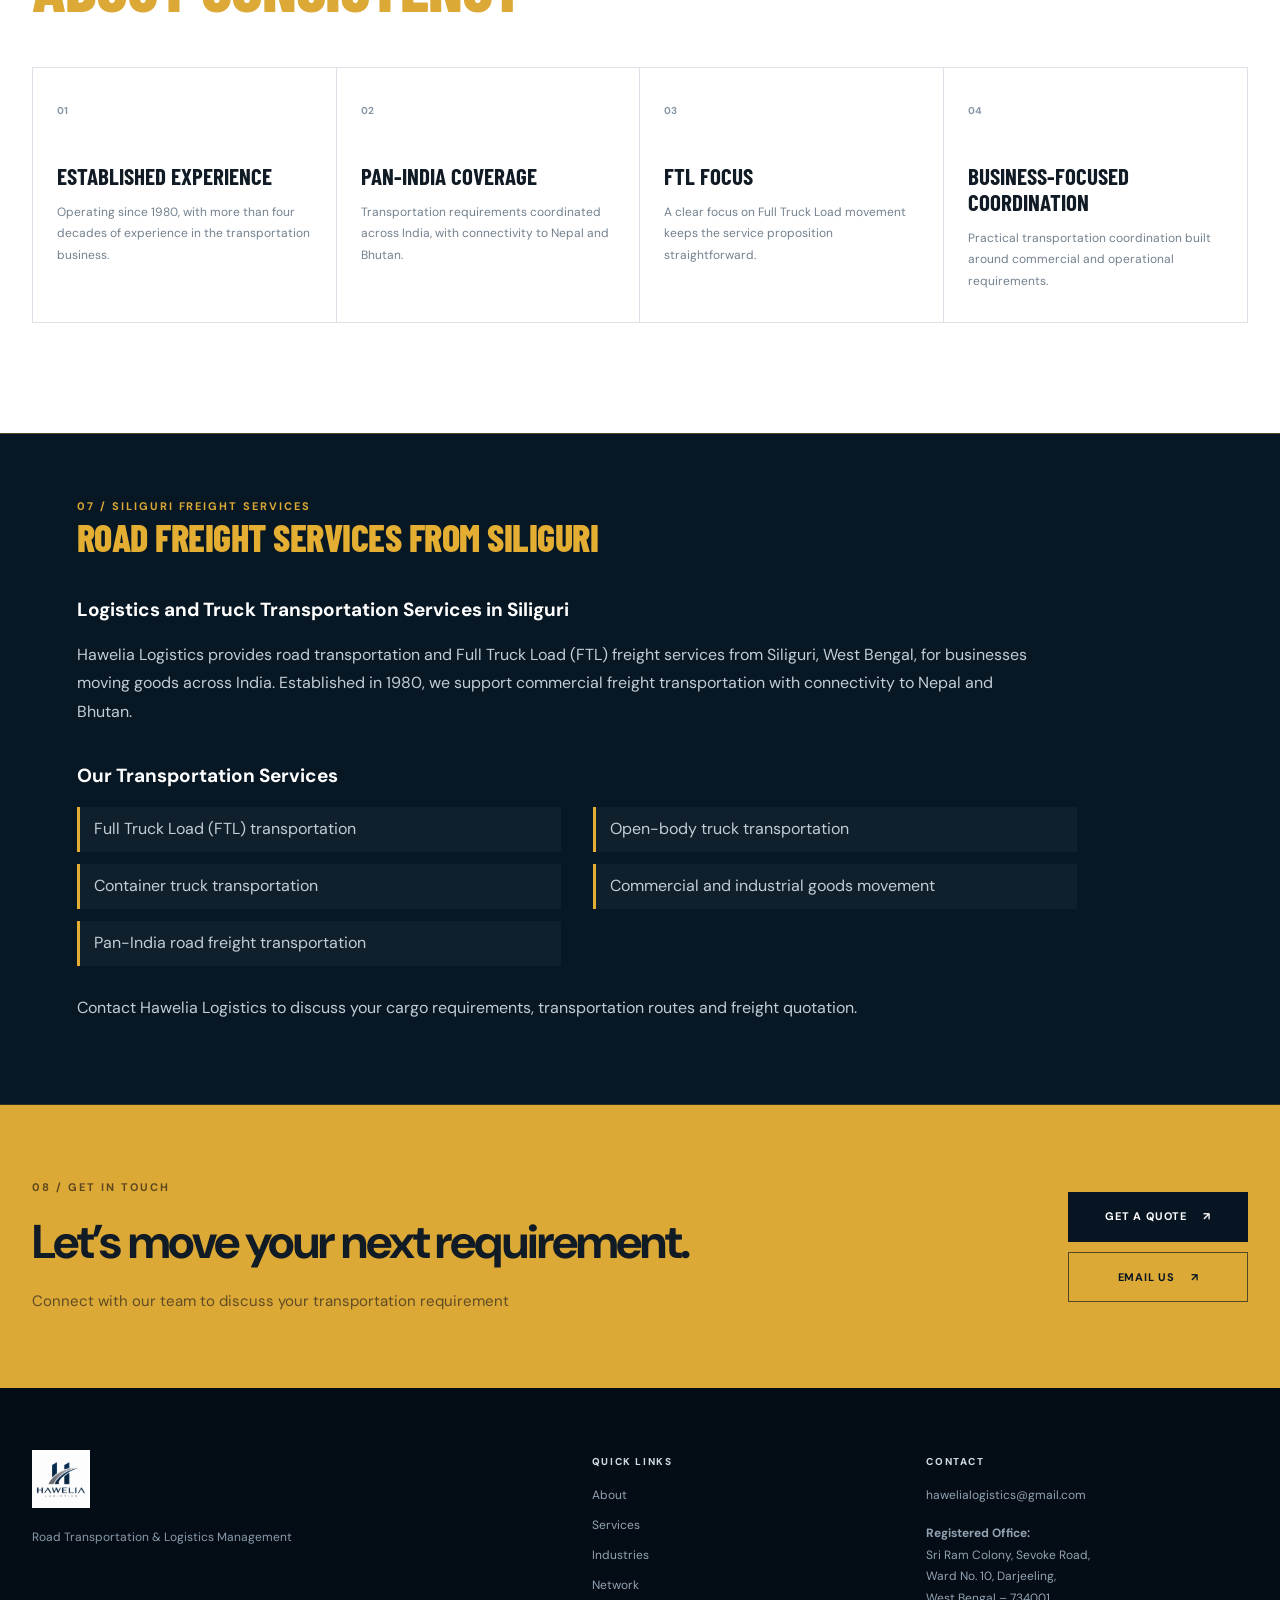
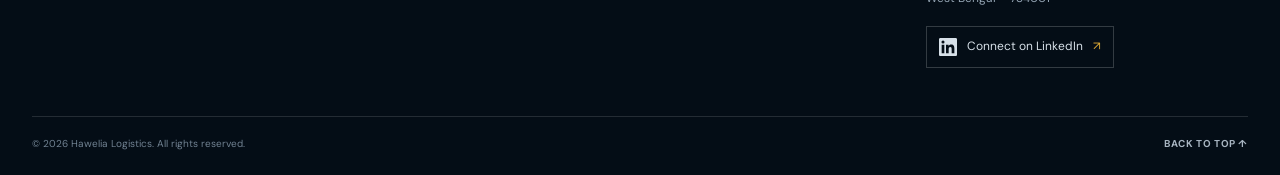
==== commit 9bf06552: "Add files via upload" ====
--- a/index.html
+++ b/index.html
@@ -135,7 +135,7 @@
       <div class="hero-visual">
         <div class="visual-label"><span>OUR TRANSPORTATION NETWORK</span></div>
         <div class="map-frame">
-          <img src="india-logistics-network-map.png" alt="Illustrated Indian road freight network with routes radiating from Siliguri">
+          <img src="https://hawelialogistics.github.io/Hawelia-Logistics/hawelia-route-network.png" alt="Illustrated Indian road freight network with routes radiating from Siliguri">
           <div class="map-caption">
             <span class="pulse" aria-hidden="true"></span>
             <div class="map-caption-copy">
@@ -244,7 +244,7 @@
       </div>
       <div class="network-art">
         <div class="network-art-top"><span>TRANSPORTATION NETWORK</span><span>EST. 1980</span></div>
-        <img src="india-logistics-network-map.png" alt="Hawelia Logistics network map showing routes across India from Siliguri">
+        <img src="https://hawelialogistics.github.io/Hawelia-Logistics/hawelia-route-network.png" alt="Hawelia Logistics network map showing routes across India from Siliguri">
         <div class="network-art-bottom"><span class="gold-dot"></span><div><strong>From Siliguri to wider markets</strong><small>Pan-India reach · Nepal · Bhutan</small></div></div>
       </div>
     </div>
@@ -264,8 +264,8 @@
   </section>
 
 <section class="siliguri-services">
-  <div class="kicker">08 / GET IN TOUCH</div>
-  <h2>Get in Touch with Hawelia Logistics</h2>
+  <div class="kicker">07 / SILIGURI FREIGHT SERVICES</div>
+  <h2>Road Freight Services from Siliguri</h2>
   <h3>Logistics and Truck Transportation Services in Siliguri</h3>
 
   <p>
@@ -291,16 +291,18 @@
   </p>
 </section>
 
+
+  
   <section class="cta-section">
     <div class="container cta-grid">
-      <div><div class="kicker kicker-dark">07 / GET IN TOUCH</div><h2>Let’s move your next requirement.</h2><p>Connect with our team to discuss your transportation requirement</p></div>
+      <div><div class="kicker kicker-dark">08 / GET IN TOUCH</div><h2>Let’s move your next requirement.</h2><p>Connect with our team to discuss your transportation requirement</p></div>
       <div class="cta-actions">
         <a rel="noopener noreferrer" target="_blank" class="button button-navy" href="https://wa.me/919641049255?text=Hello%2C%20I%20would%20like%20to%20request%20a%20freight%20quotation%20for%20my%20transportation%20requirements.">Get a Quote <span aria-hidden="true">↗</span></a>
         <a class="button button-plain" href="https://mail.google.com/mail/?view=cm&amp;fs=1&amp;to=hawelialogistics%40gmail.com">Email Us <span aria-hidden="true">↗</span></a>
       </div>
     </div>
   </section>
-  
+
 </main>
 
 <footer class="site-footer">
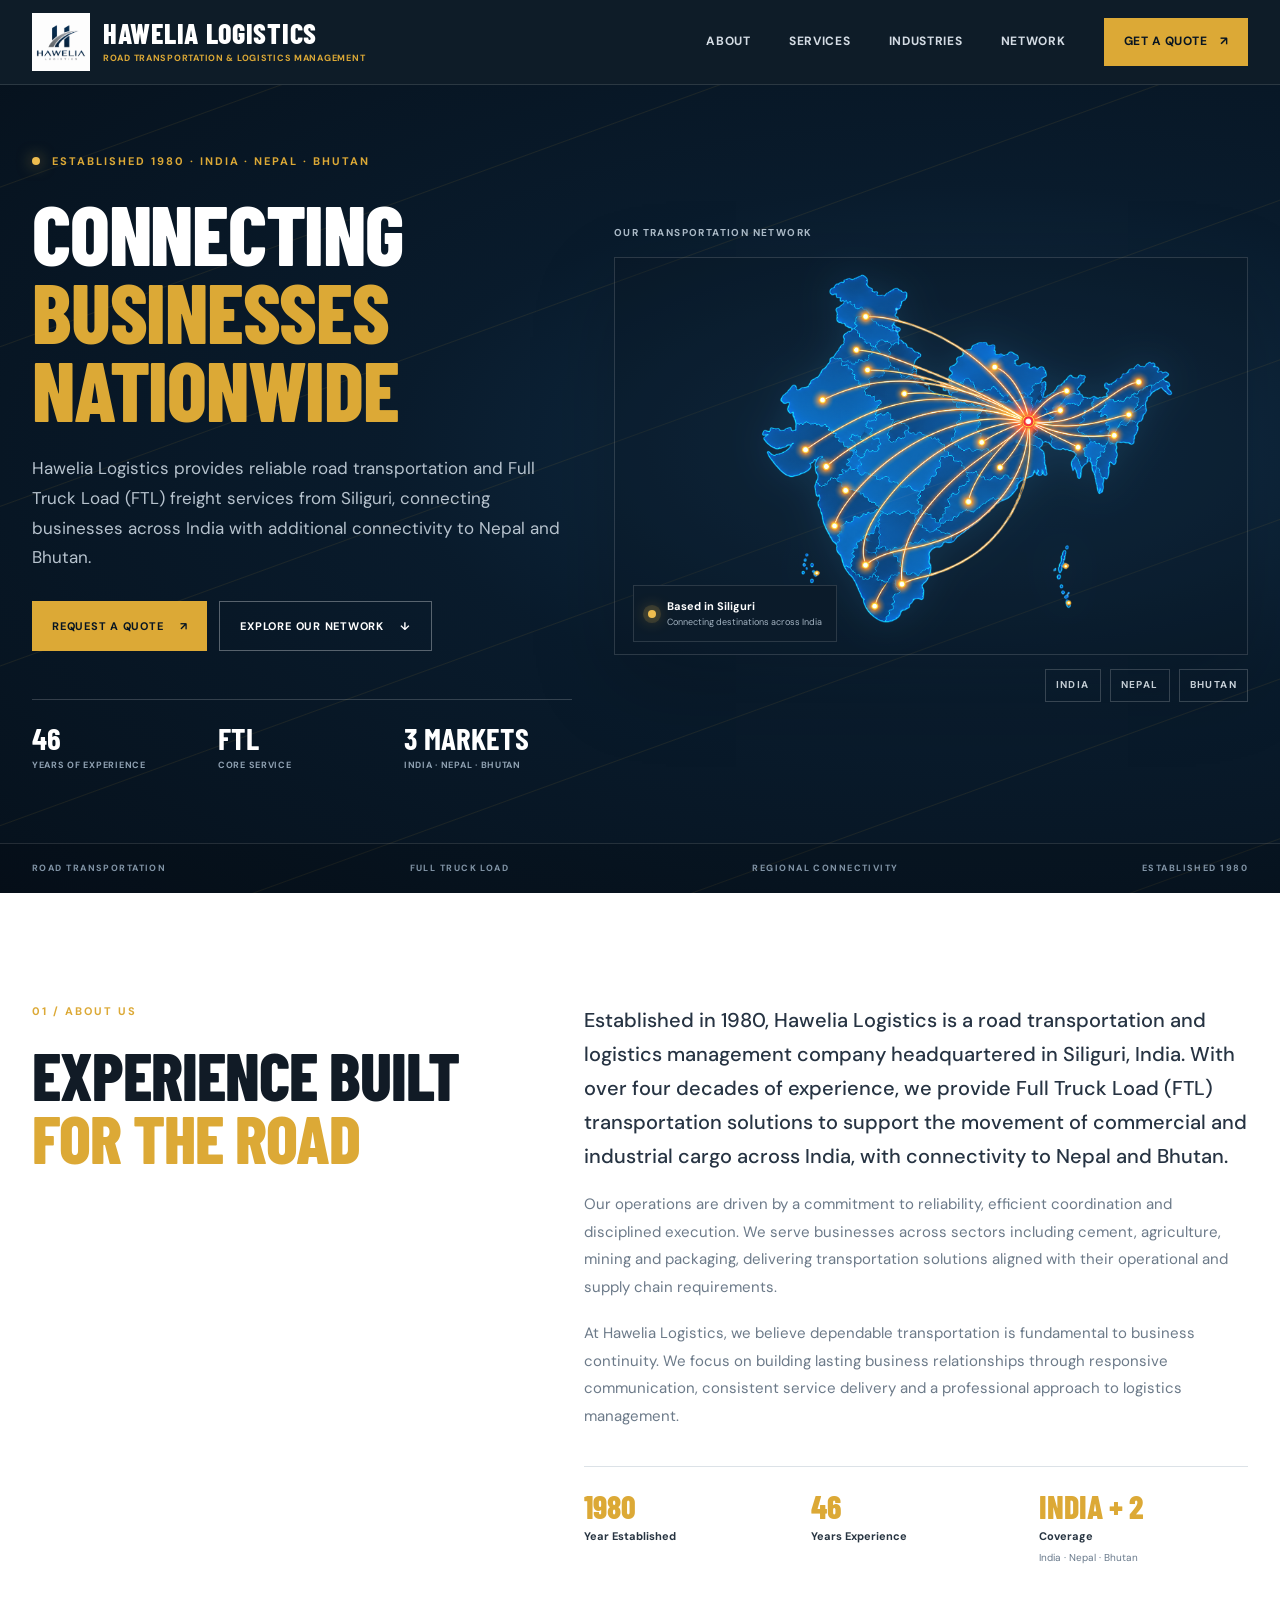
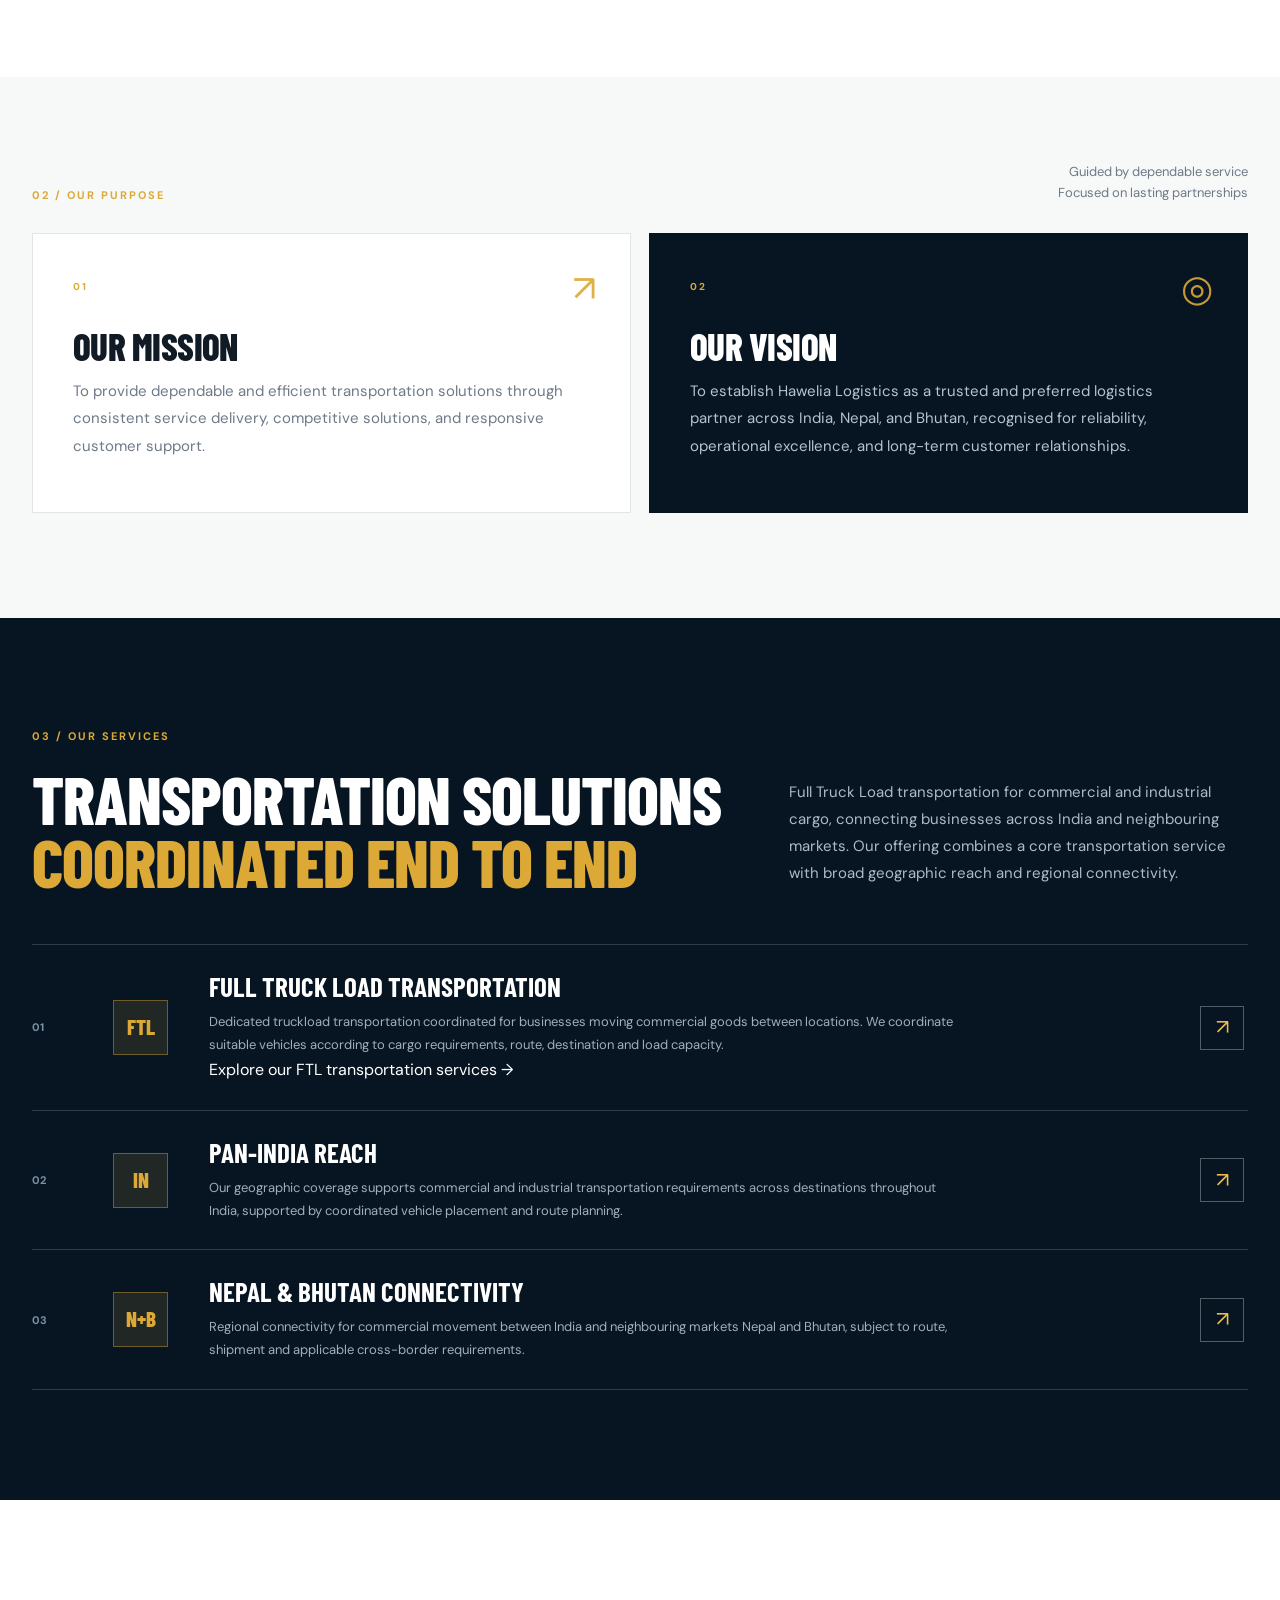
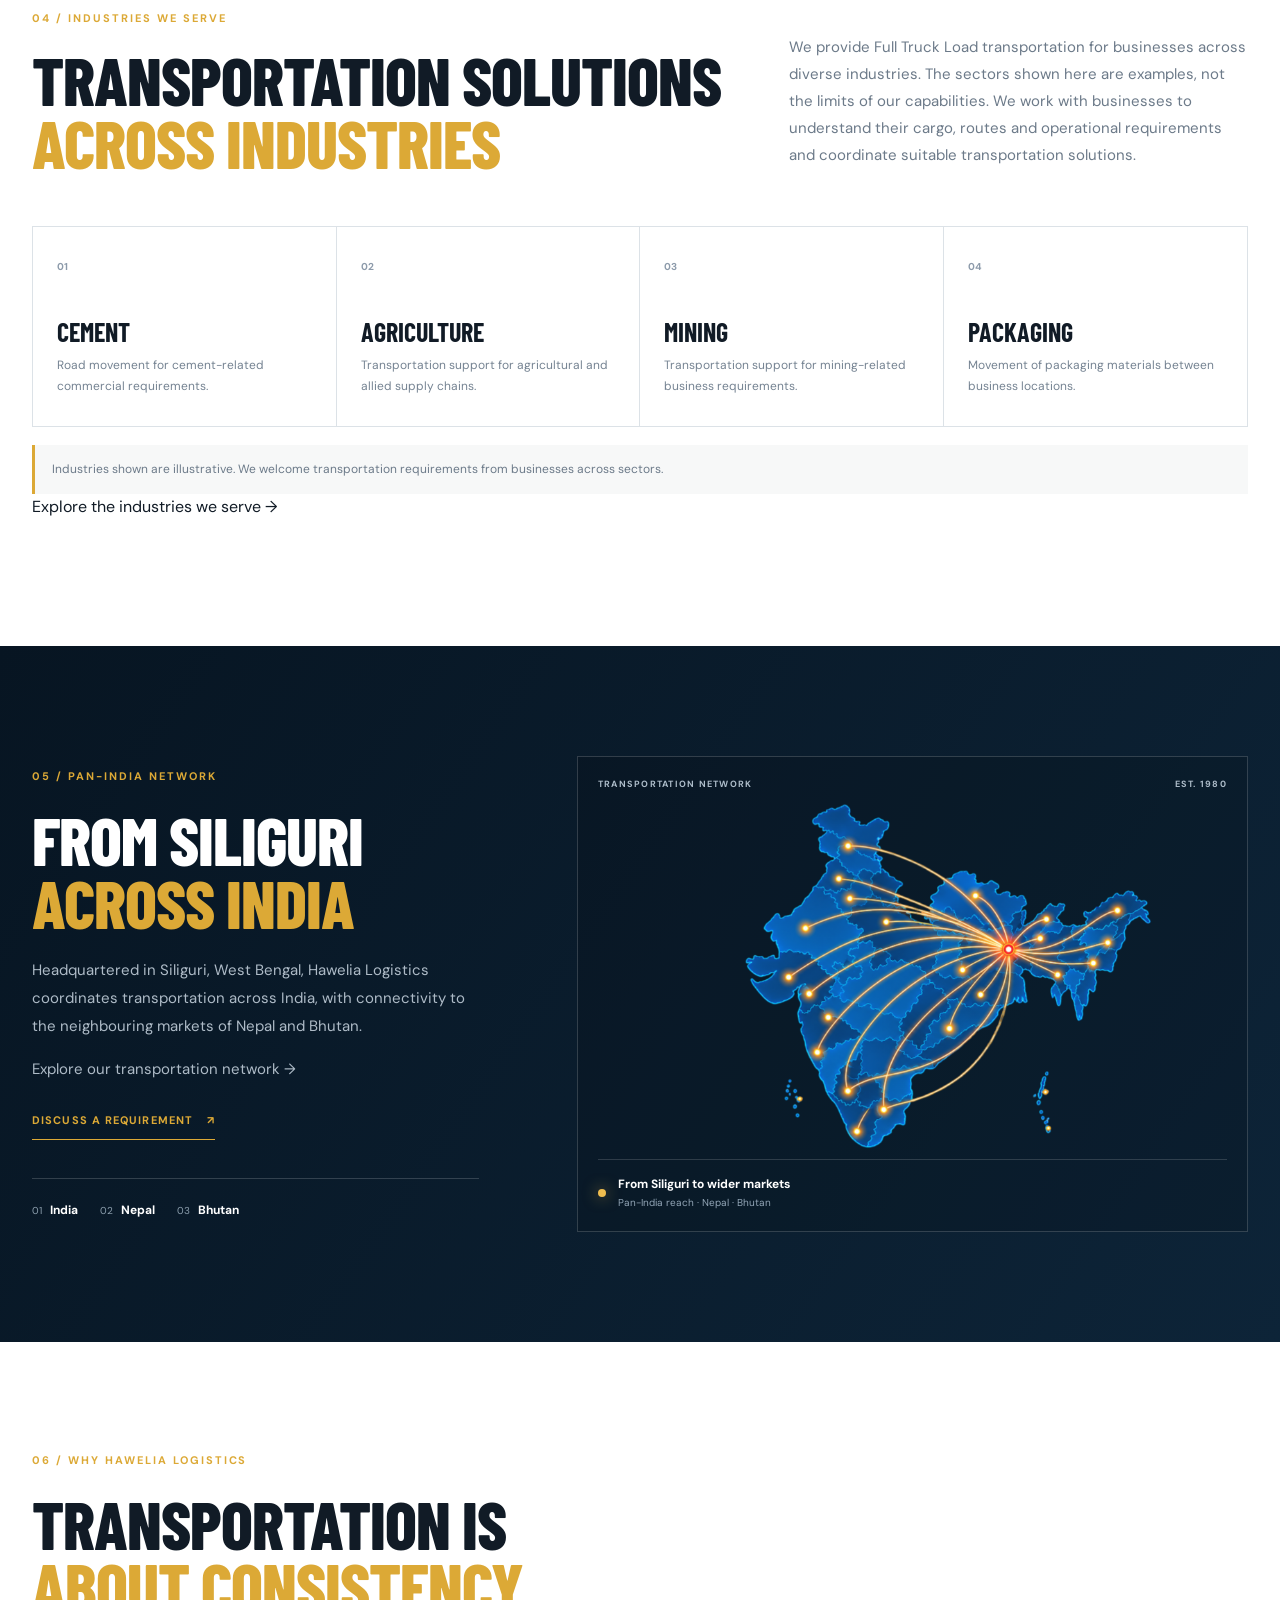
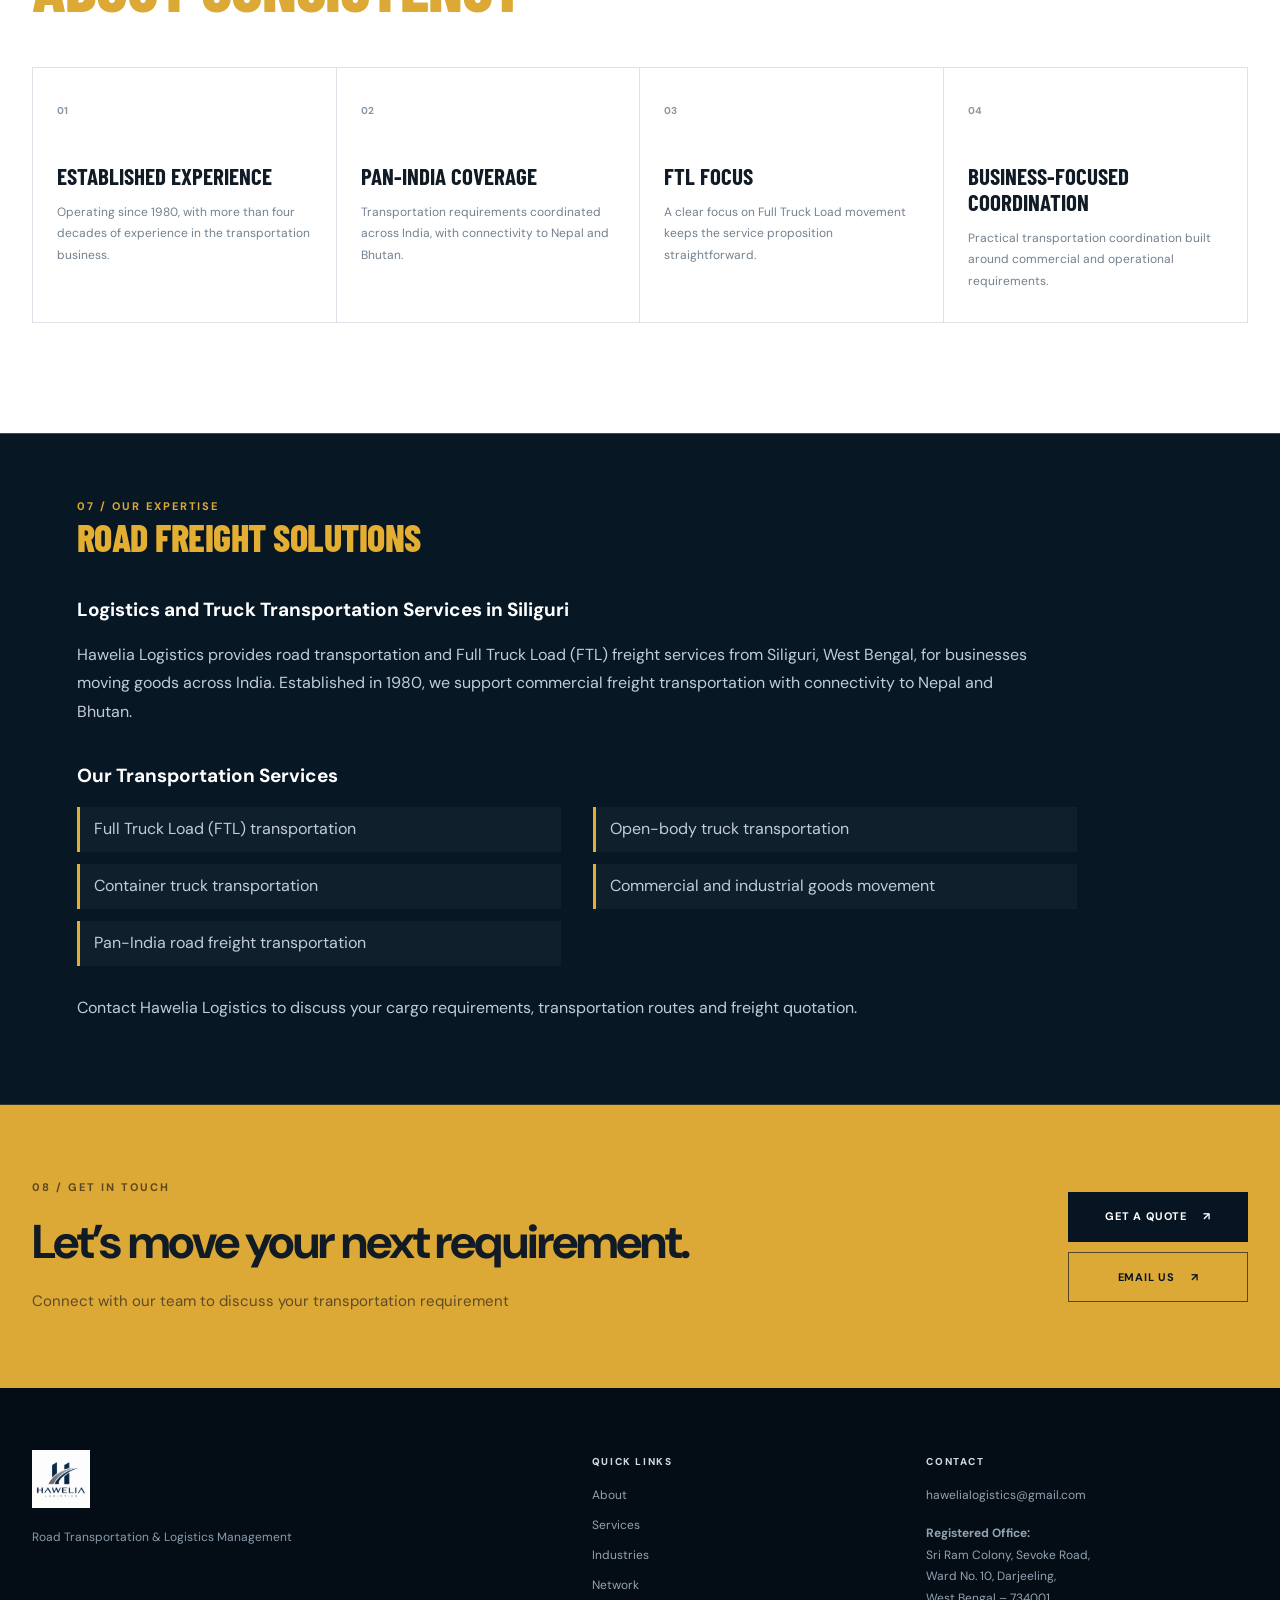
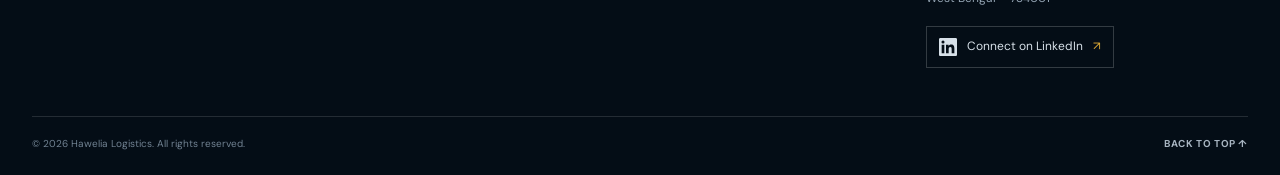
==== commit 14fad0d1: "Add files via upload" ====
--- a/index.html
+++ b/index.html
@@ -264,8 +264,8 @@
   </section>
 
 <section class="siliguri-services">
-  <div class="kicker">07 / SILIGURI FREIGHT SERVICES</div>
-  <h2>Road Freight Services from Siliguri</h2>
+  <div class="kicker">07 / OUR EXPERTISE</div>
+  <h2>Road Freight Solutions</h2>
   <h3>Logistics and Truck Transportation Services in Siliguri</h3>
 
   <p>
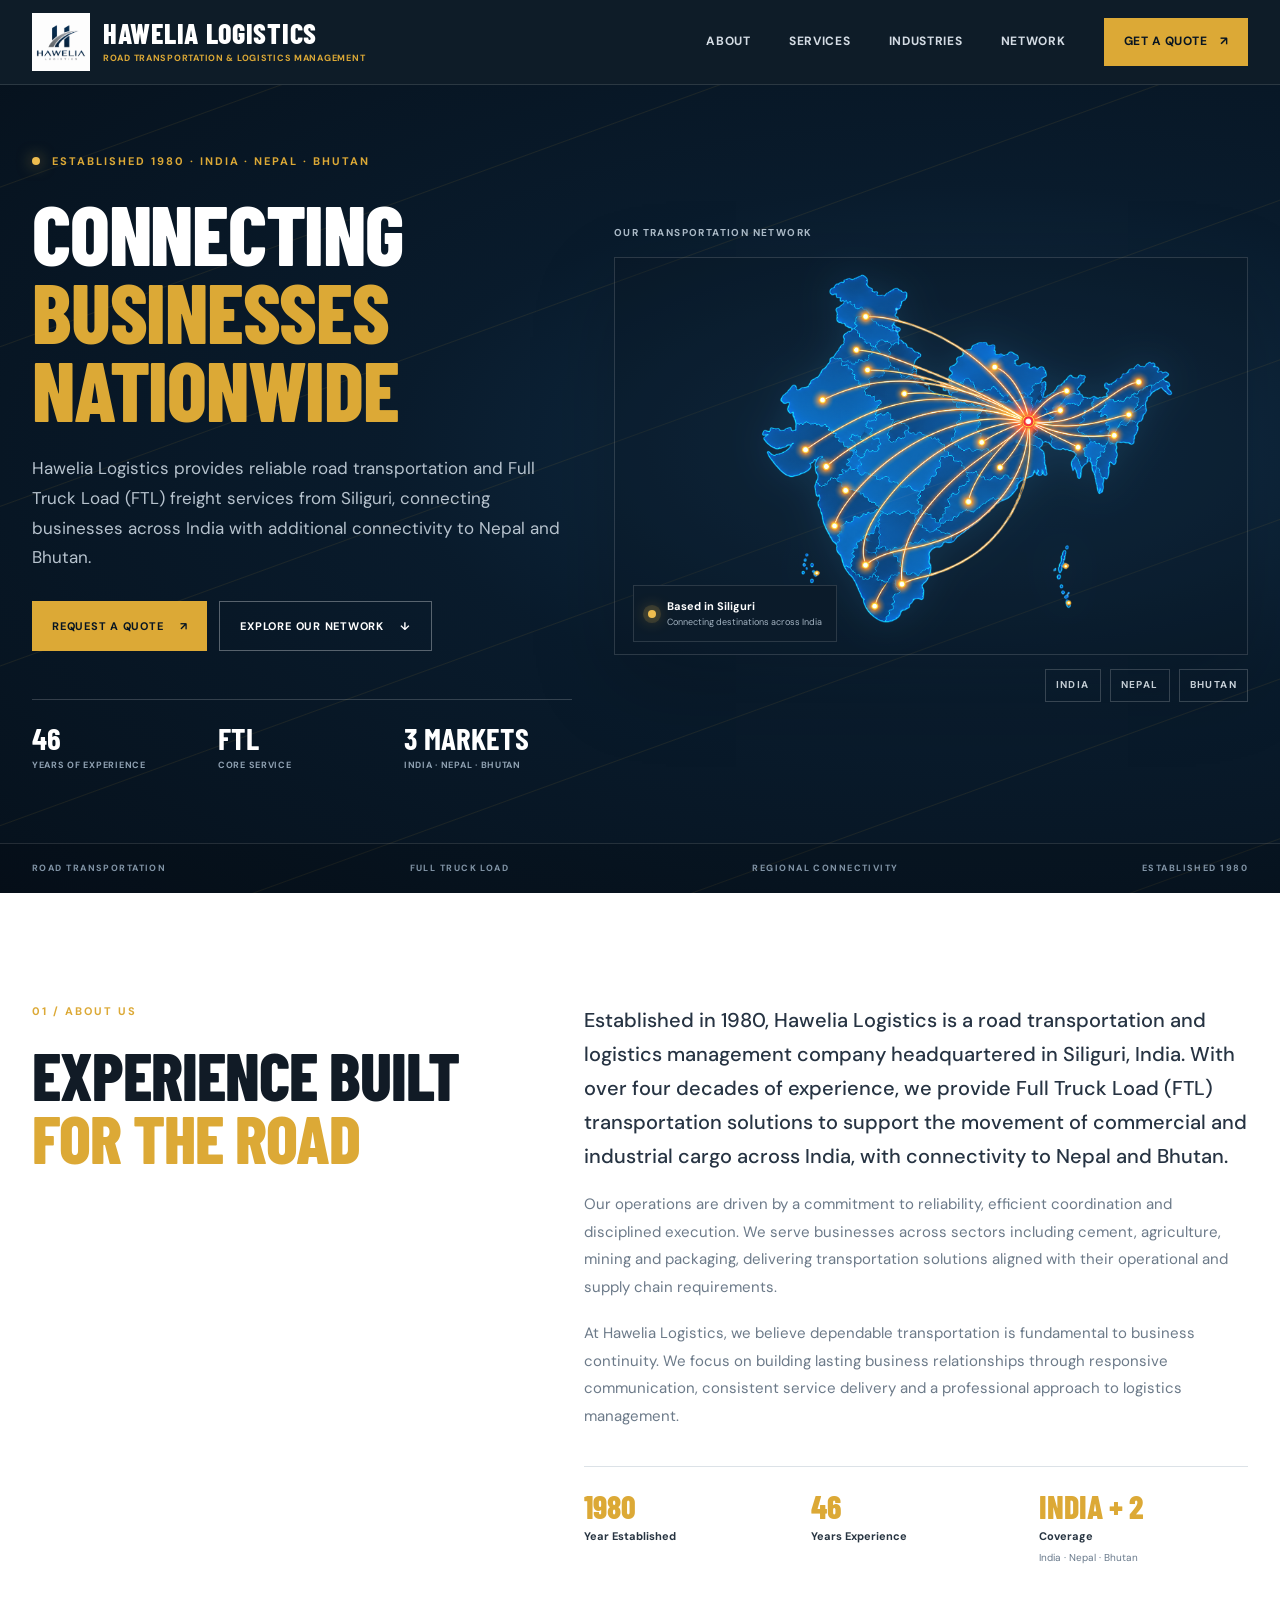
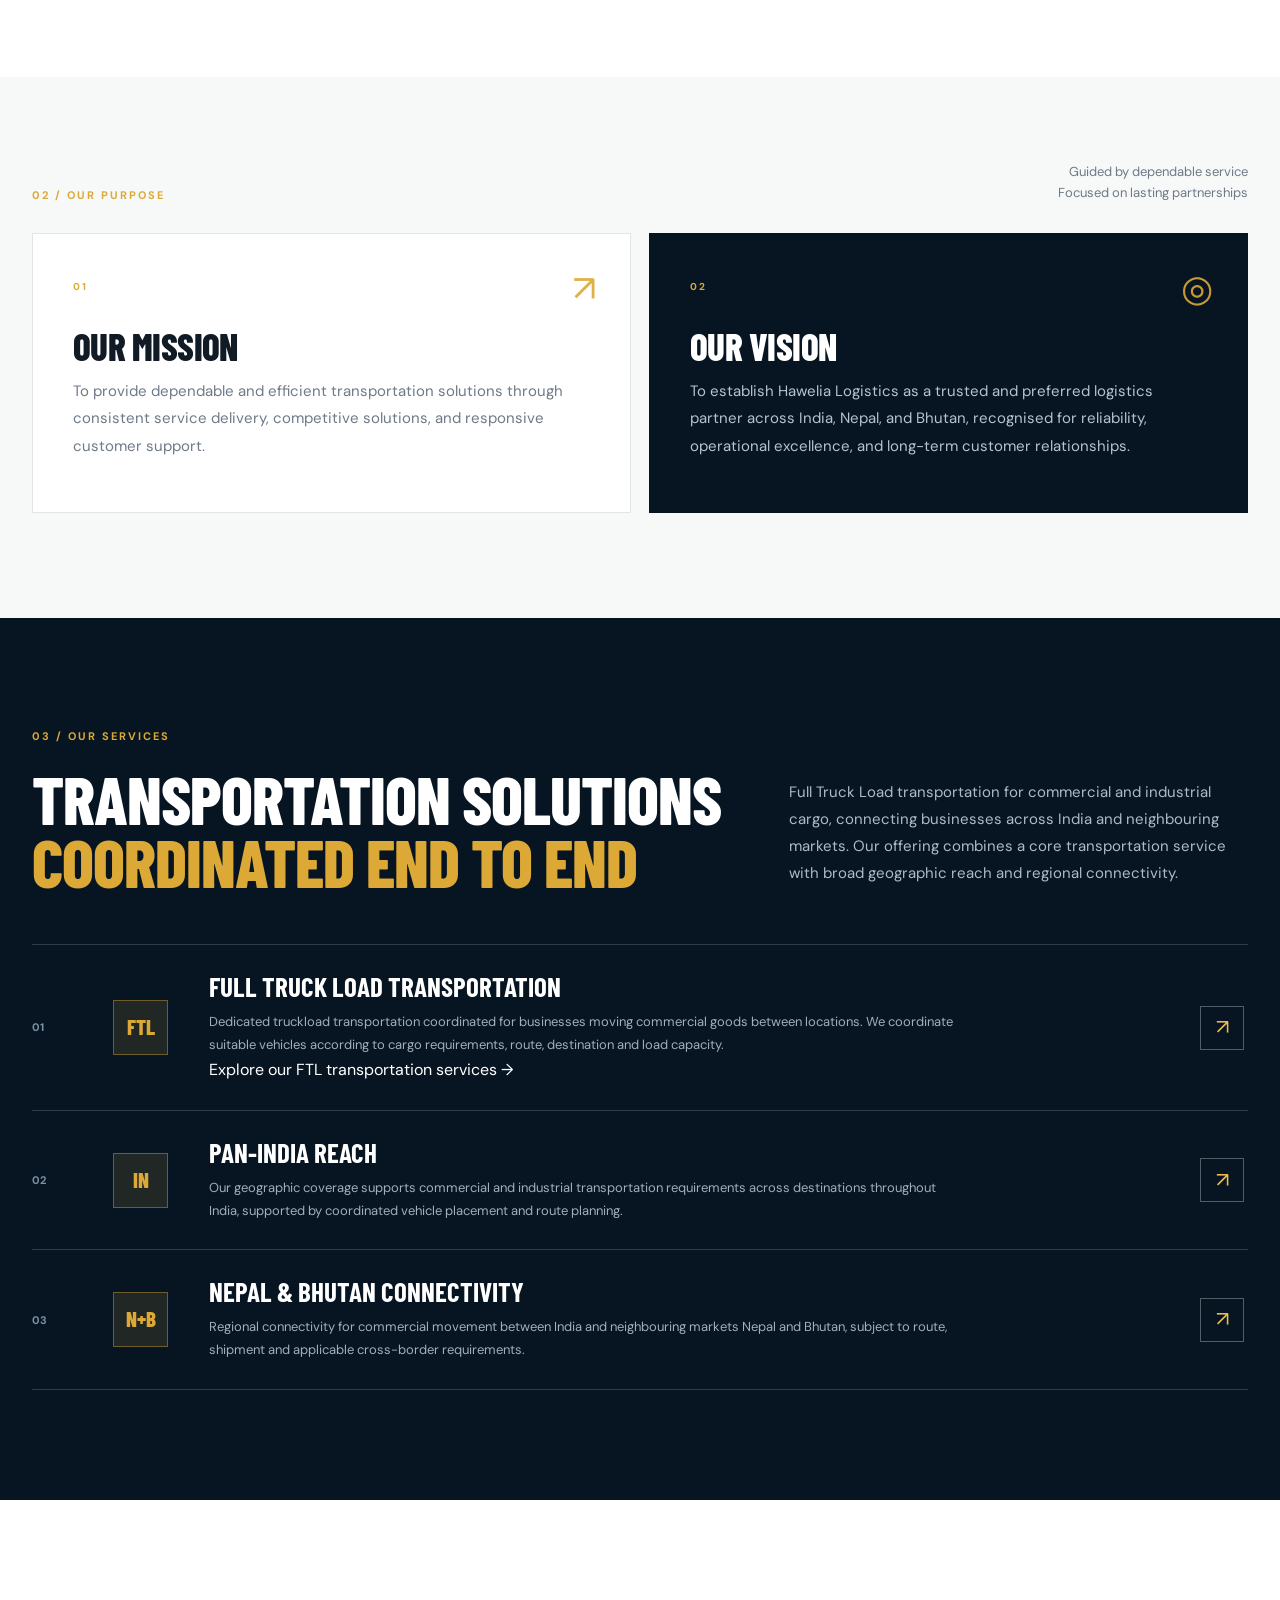
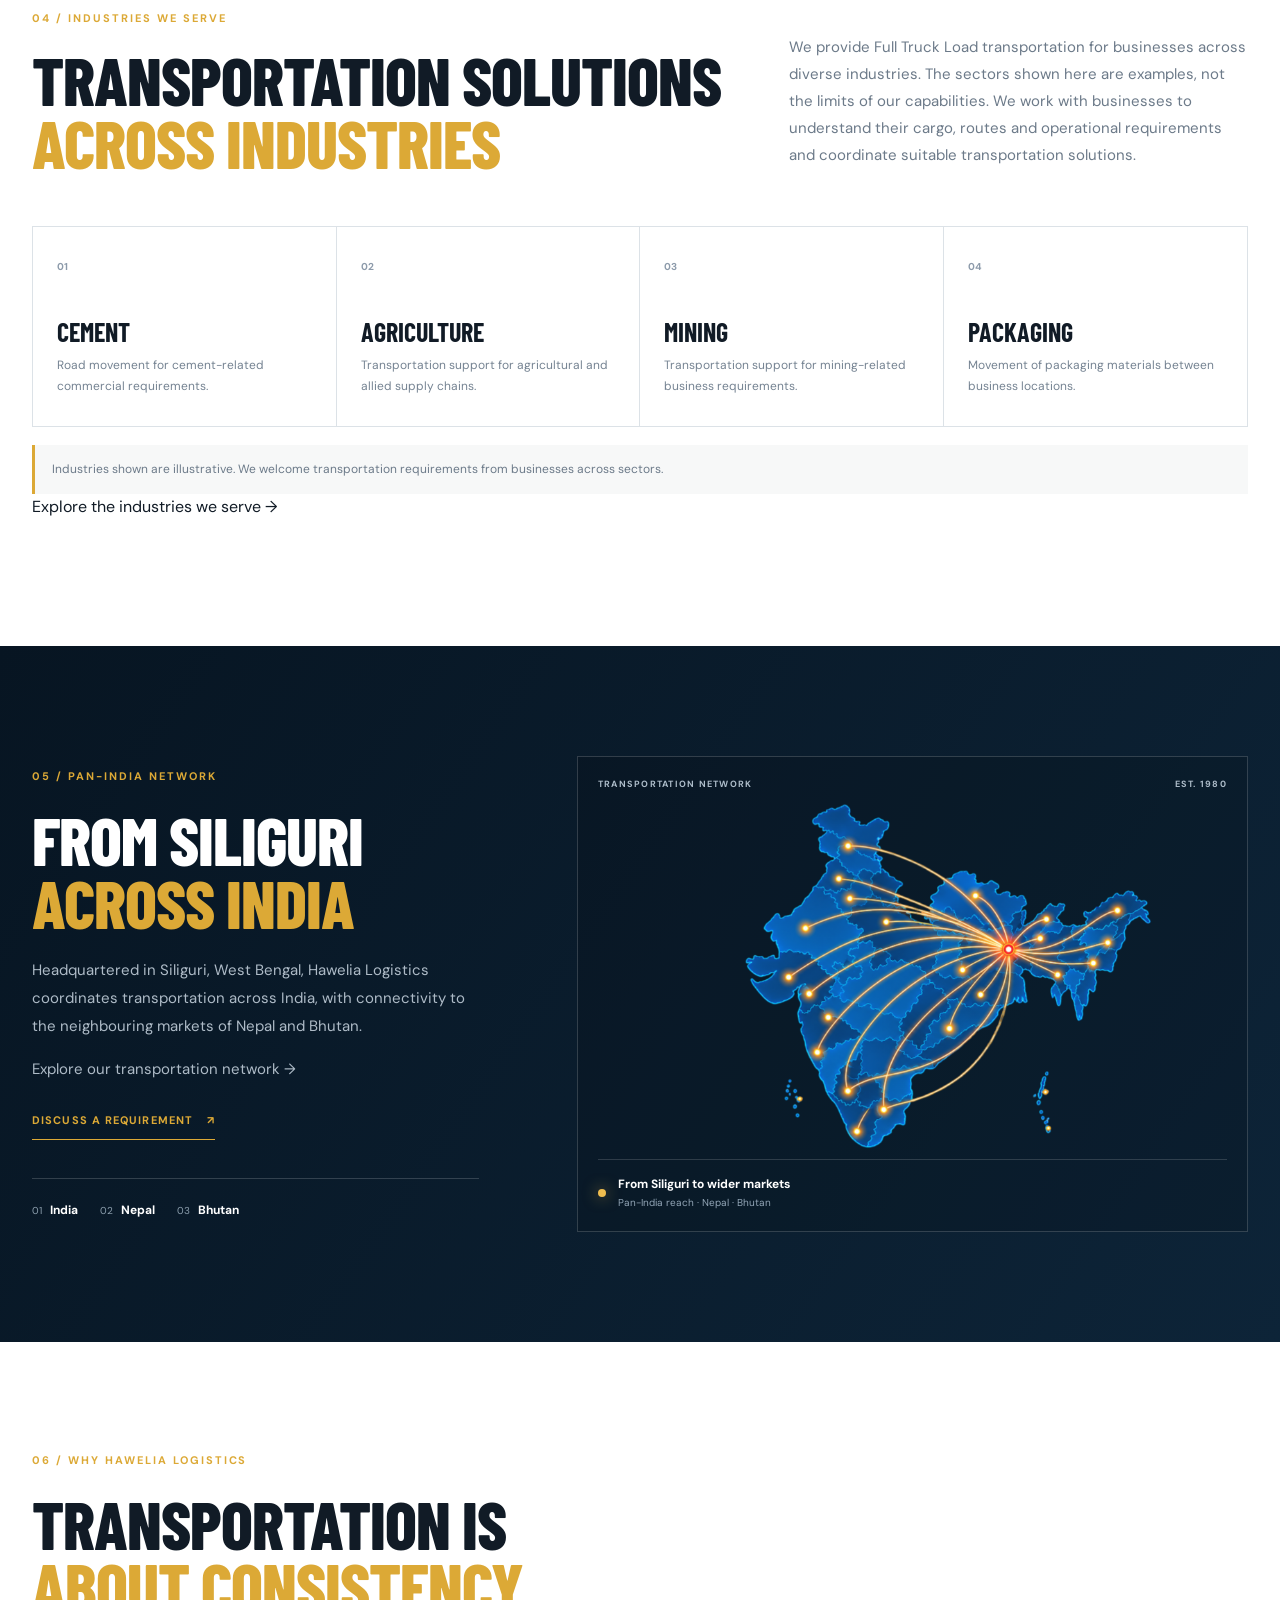
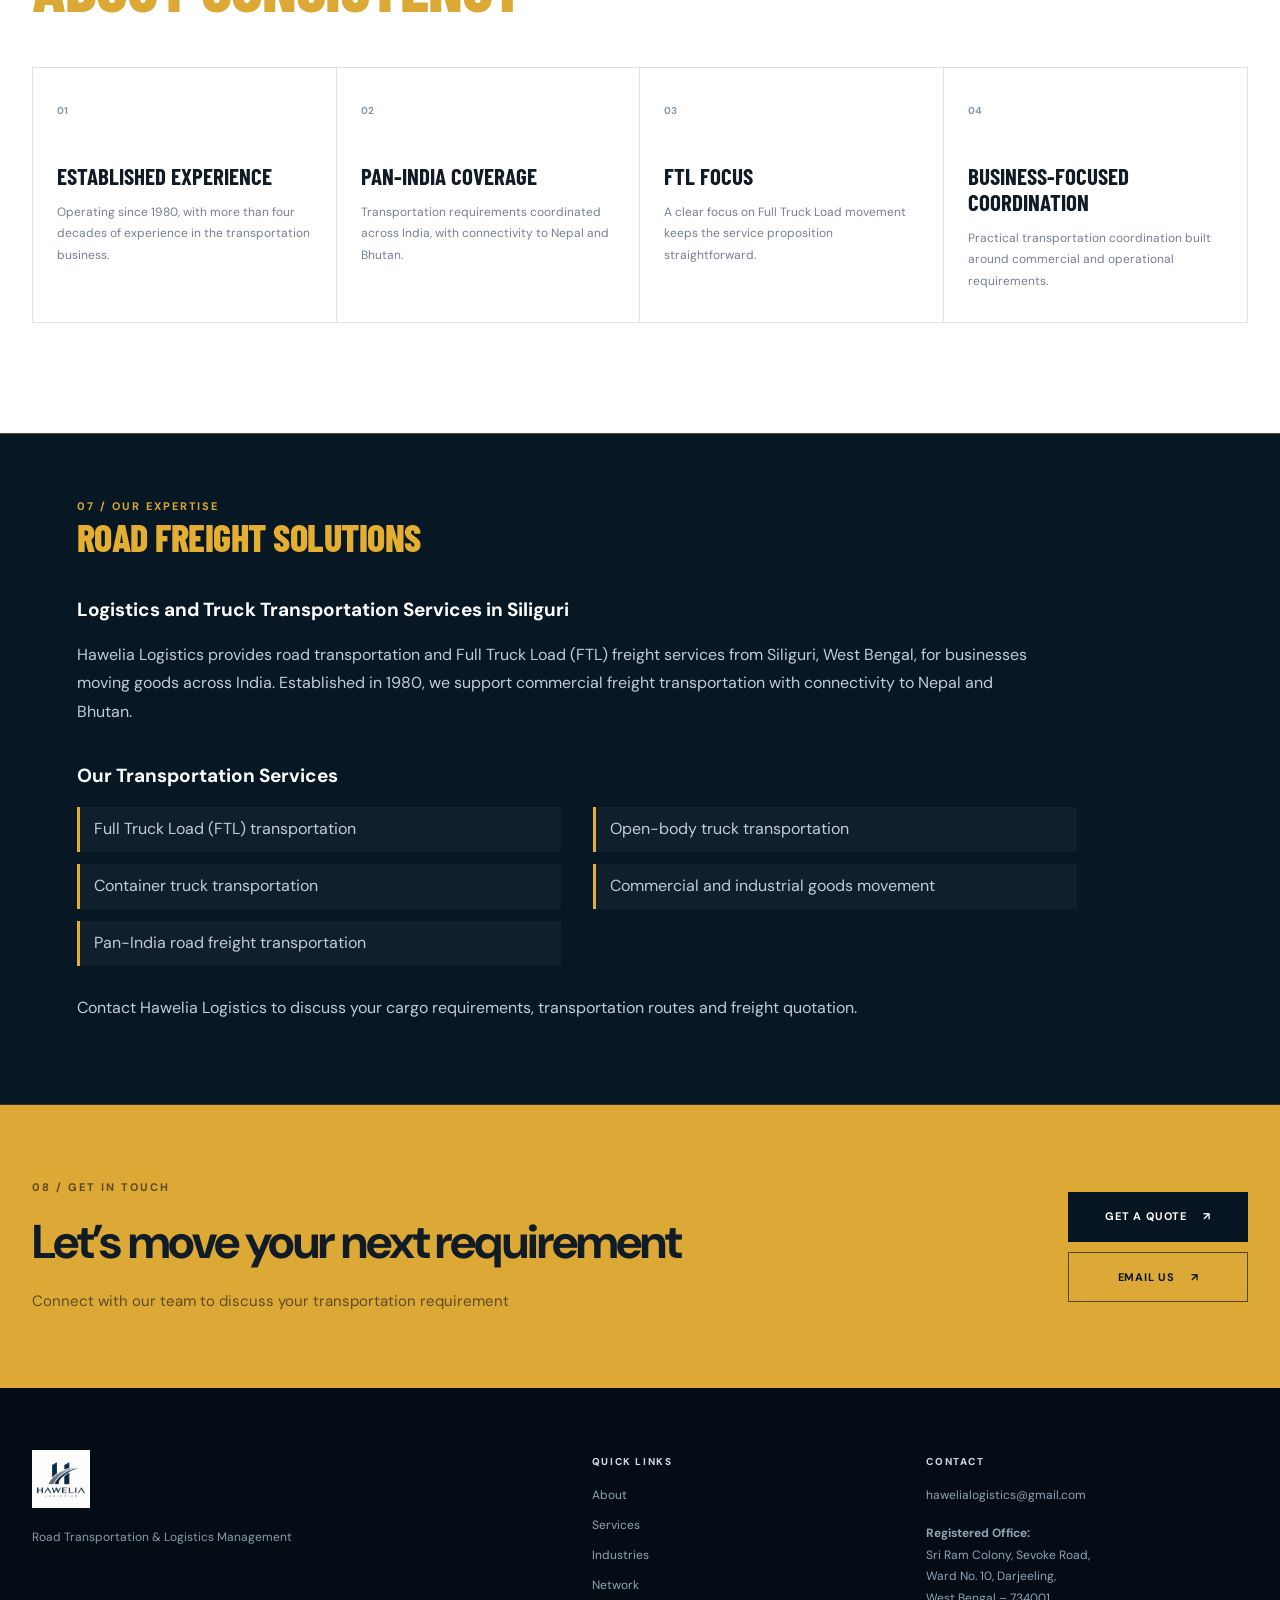
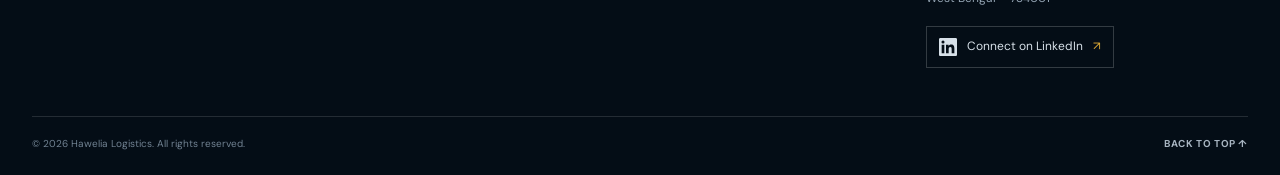
==== commit 8fc7f93a: "Update index.html" ====
--- a/index.html
+++ b/index.html
@@ -295,7 +295,7 @@
   
   <section class="cta-section">
     <div class="container cta-grid">
-      <div><div class="kicker kicker-dark">08 / GET IN TOUCH</div><h2>Let’s move your next requirement.</h2><p>Connect with our team to discuss your transportation requirement</p></div>
+      <div><div class="kicker kicker-dark">08 / GET IN TOUCH</div><h2>Let’s move your next requirement</h2><p>Connect with our team to discuss your transportation requirement</p></div>
       <div class="cta-actions">
         <a rel="noopener noreferrer" target="_blank" class="button button-navy" href="https://wa.me/919641049255?text=Hello%2C%20I%20would%20like%20to%20request%20a%20freight%20quotation%20for%20my%20transportation%20requirements.">Get a Quote <span aria-hidden="true">↗</span></a>
         <a class="button button-plain" href="https://mail.google.com/mail/?view=cm&amp;fs=1&amp;to=hawelialogistics%40gmail.com">Email Us <span aria-hidden="true">↗</span></a>
@@ -328,4 +328,4 @@
   }));
 </script>
 </body>
-</html>+</html>
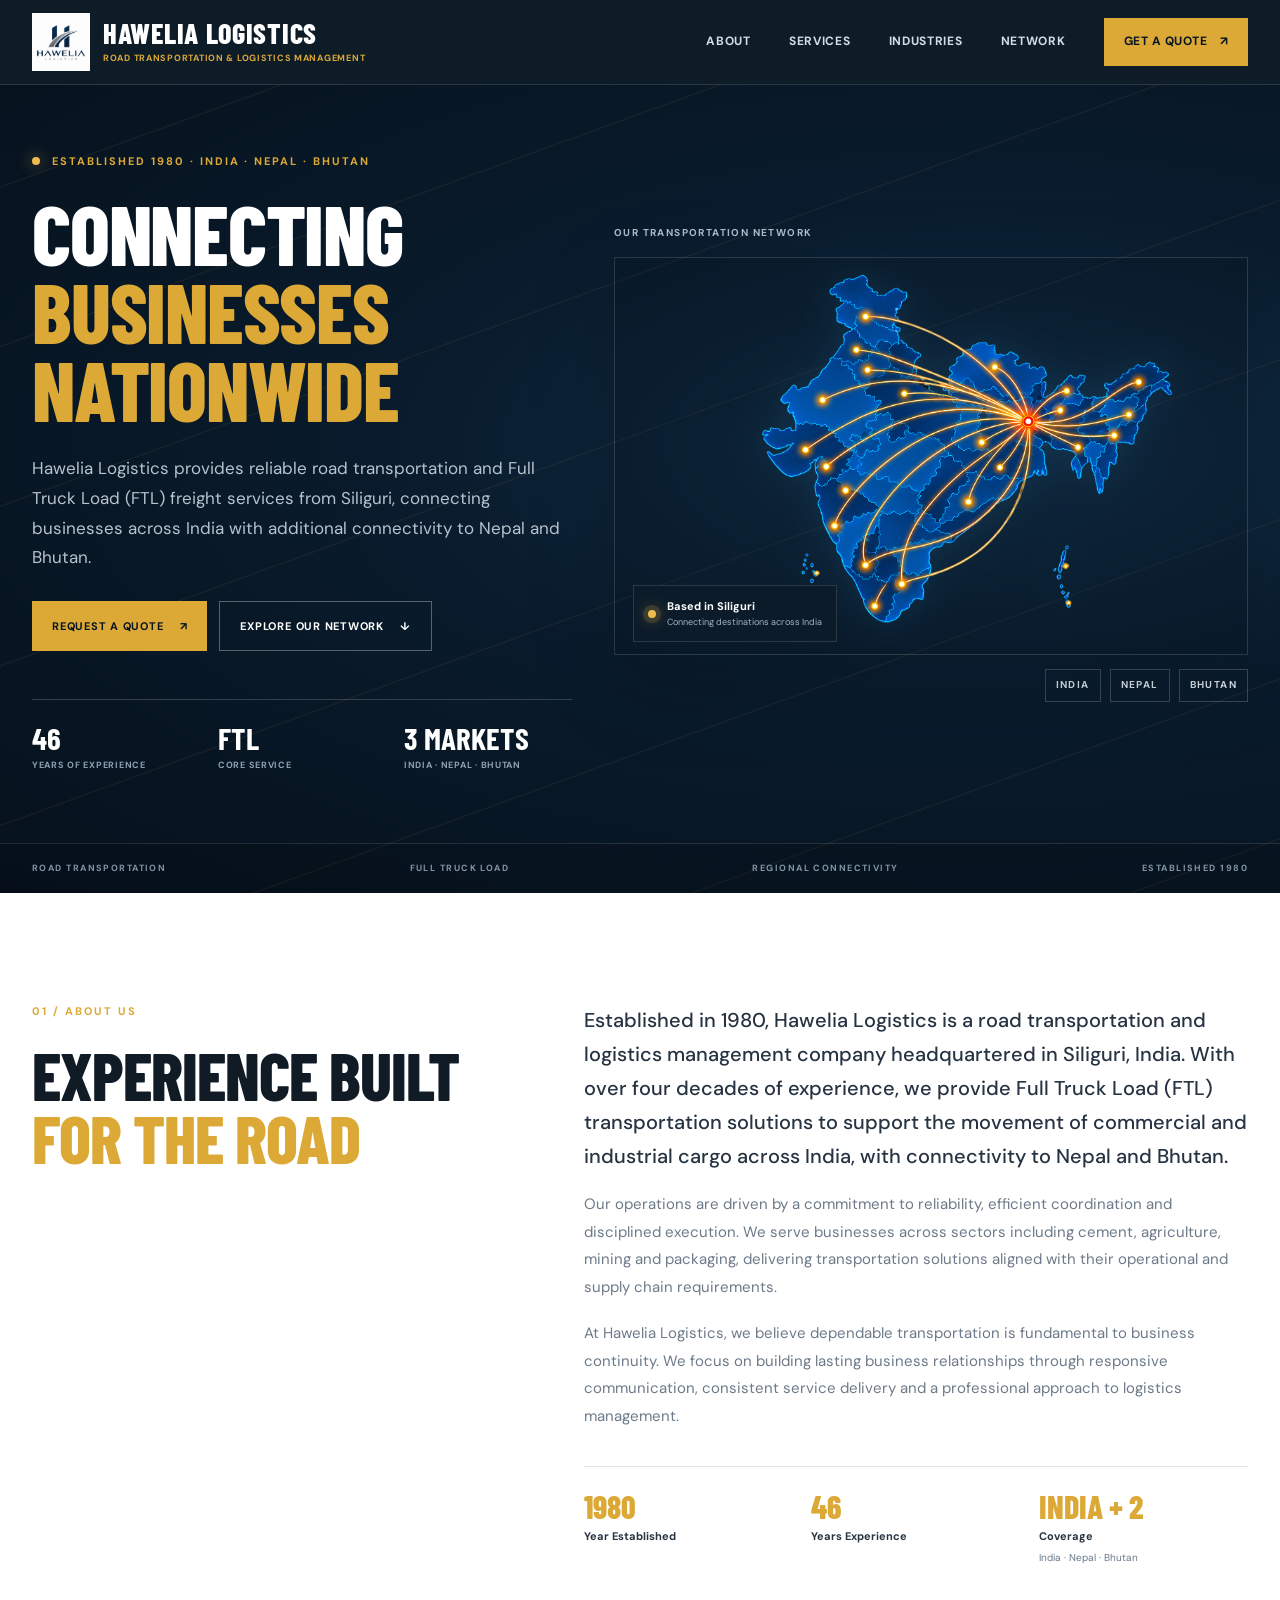
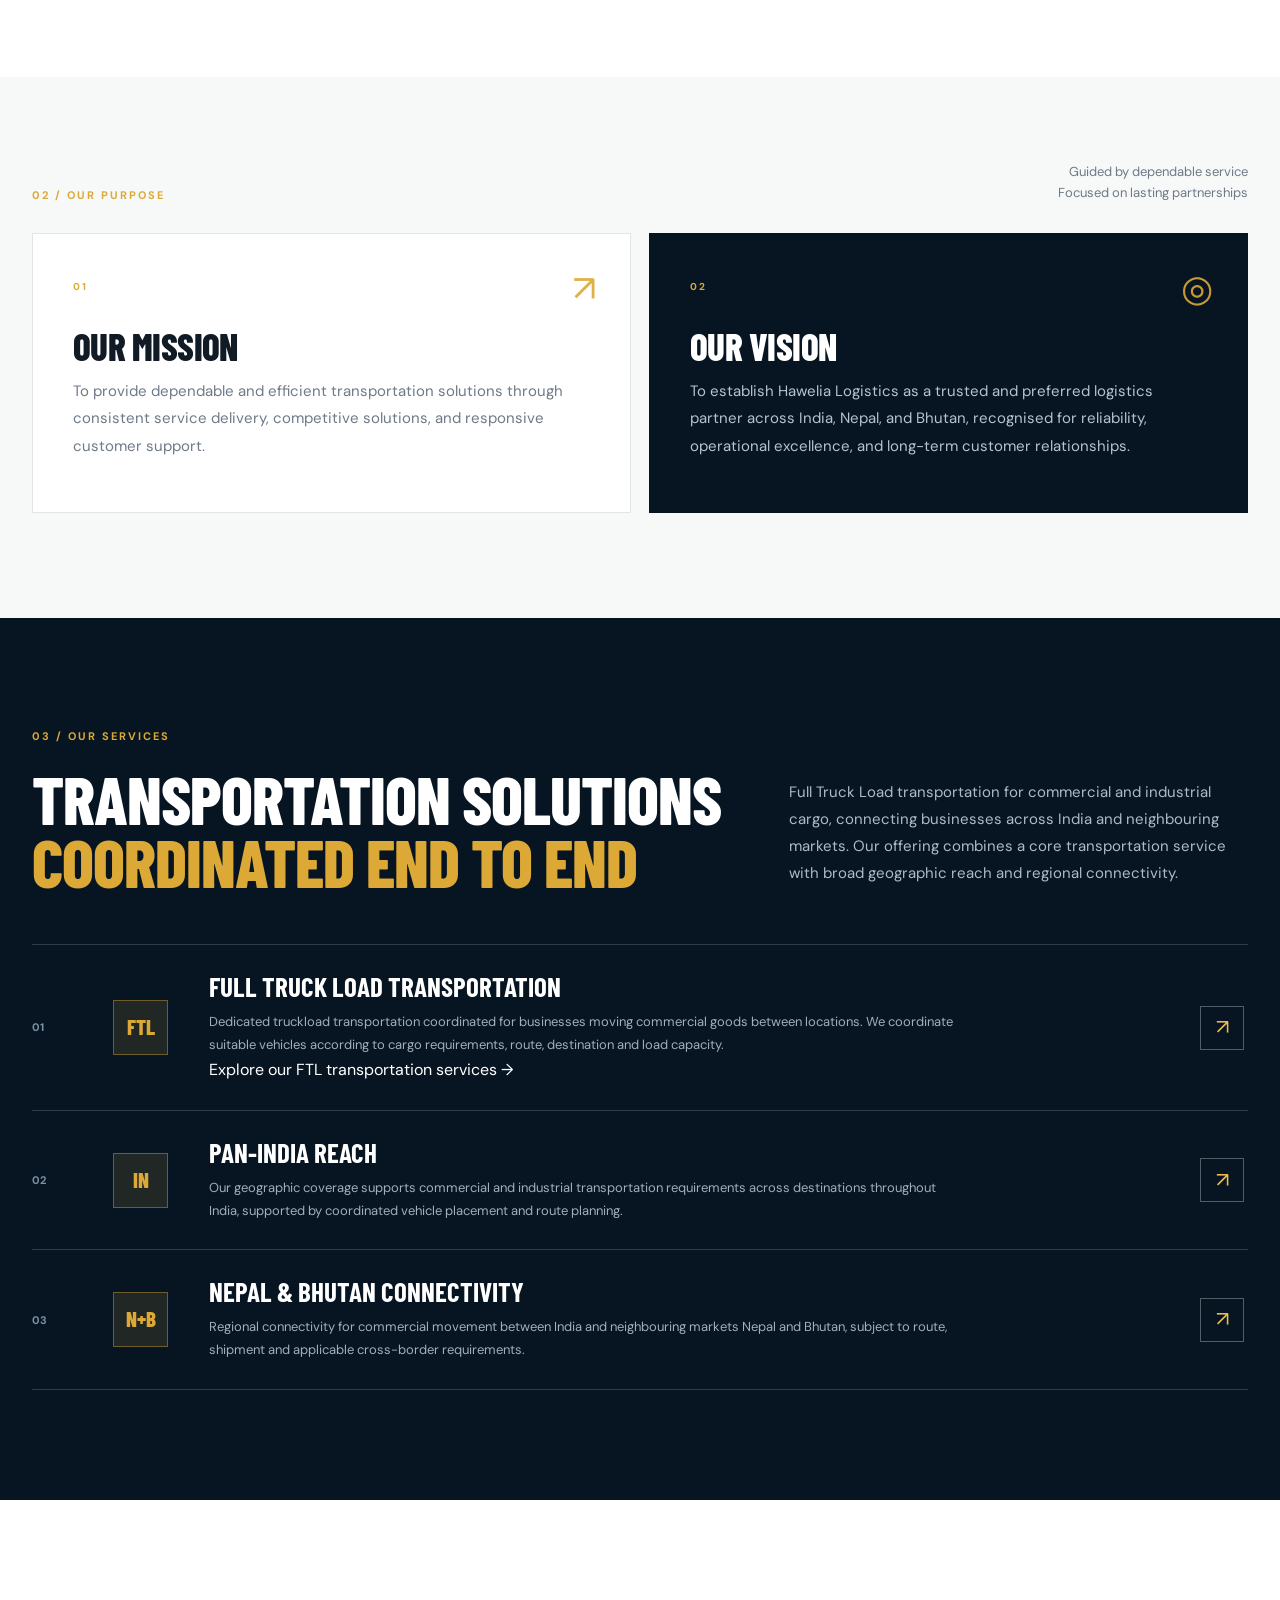
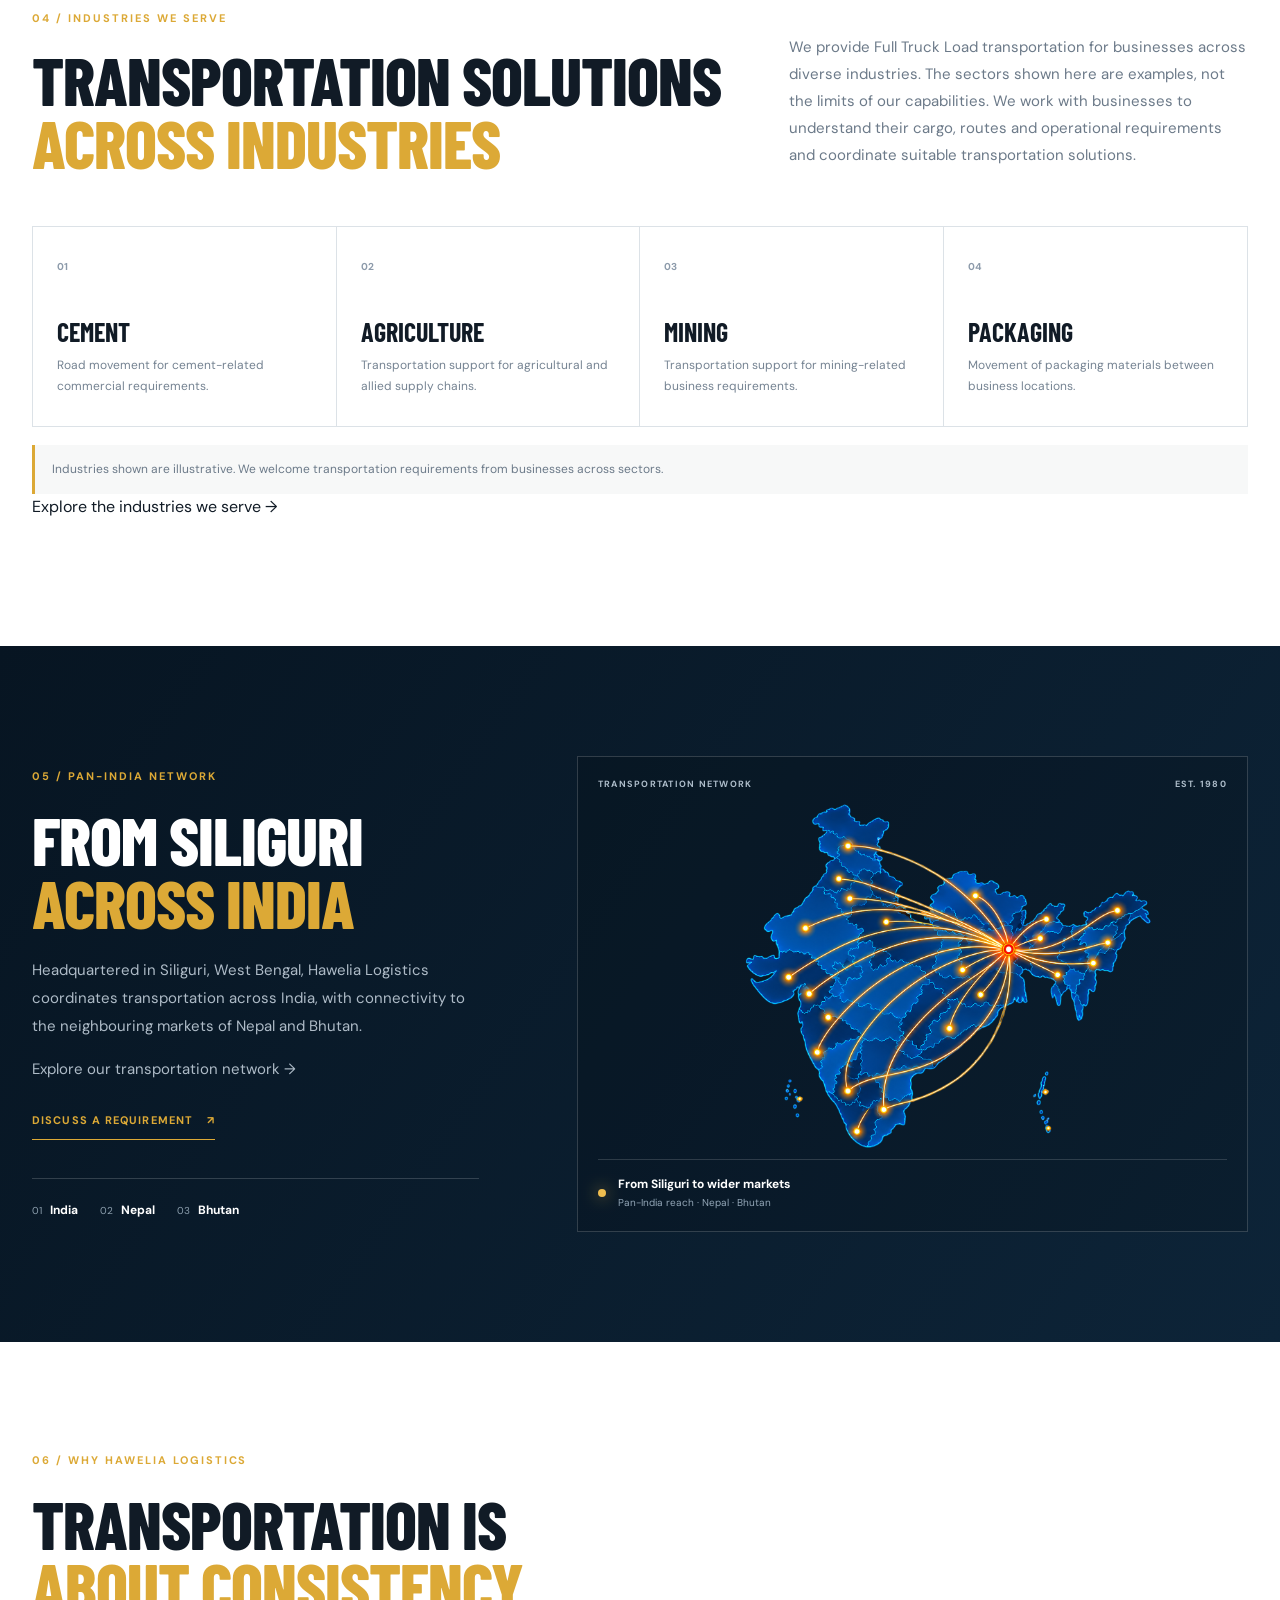
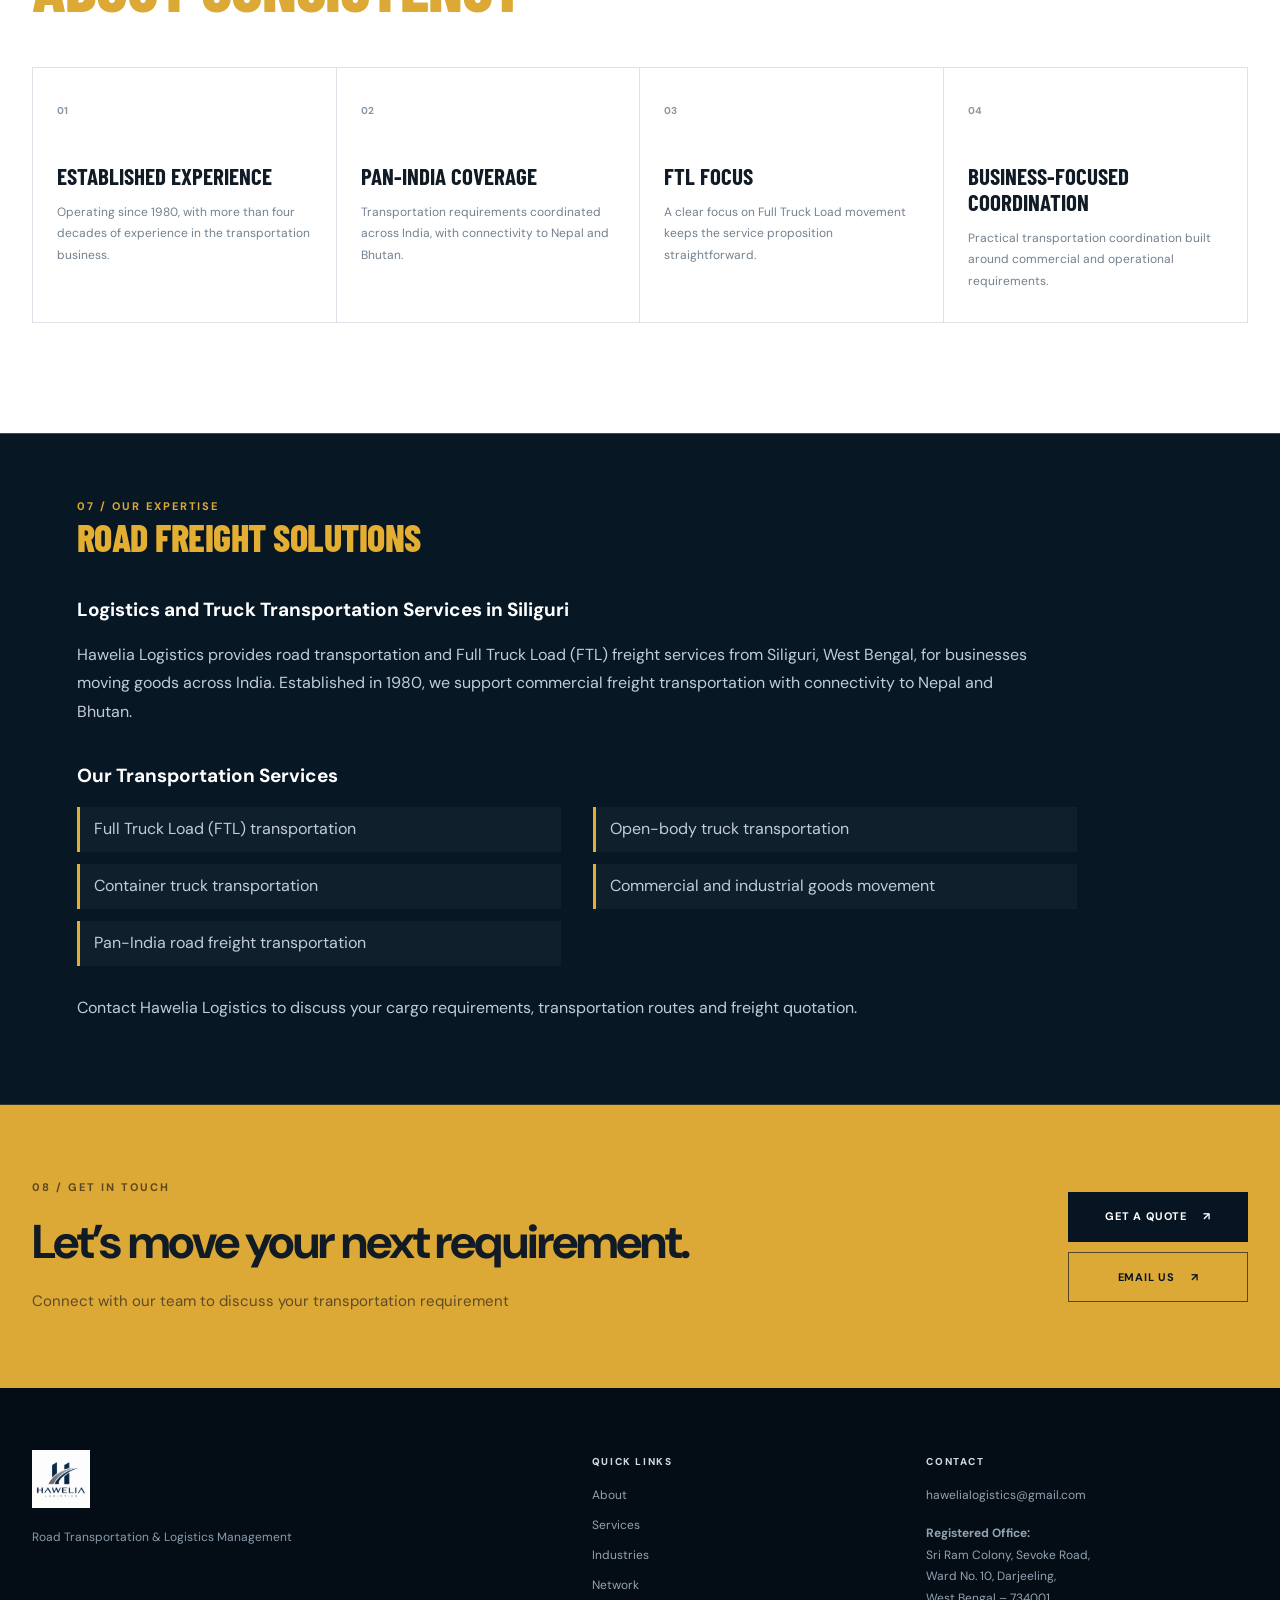
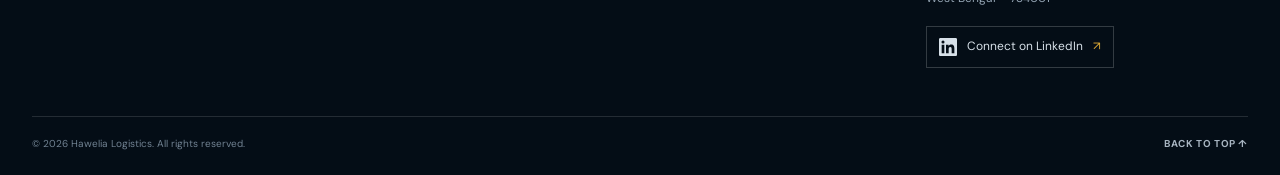
==== commit e428667c: "Add files via upload" ====
--- a/index.html
+++ b/index.html
@@ -93,6 +93,60 @@
   }
 }
 
+</style>
+
+
+<style id="hawelia-premium-motion">
+  /* Subtle motion only: no layout, copy, or component changes. */
+  @media (prefers-reduced-motion: no-preference) {
+    .hero .eyebrow,
+    .hero h1,
+    .hero .hero-intro,
+    .hero .hero-actions,
+    .hero .hero-stats,
+    .hero .hero-visual,
+    .hero .hero-bottom .container {
+      opacity: 0;
+      transform: translateY(12px);
+      animation: hawelia-hero-enter 680ms cubic-bezier(.2,.7,.2,1) forwards;
+    }
+    .hero .eyebrow { animation-delay: 80ms; }
+    .hero h1 { animation-delay: 170ms; }
+    .hero .hero-intro { animation-delay: 280ms; }
+    .hero .hero-actions { animation-delay: 380ms; }
+    .hero .hero-stats { animation-delay: 470ms; }
+    .hero .hero-visual { animation-delay: 250ms; }
+    .hero .hero-bottom .container { animation-delay: 560ms; }
+
+    .motion-reveal {
+      opacity: 0;
+      transform: translateY(14px);
+      transition: opacity 620ms ease, transform 620ms cubic-bezier(.2,.7,.2,1);
+    }
+    .motion-reveal.is-visible { opacity: 1; transform: translateY(0); }
+    .service-row, .purpose-card, .industry-grid article, .why-grid article,
+    .facts > div, .siliguri-services li {
+      transition: transform 220ms ease, border-color 220ms ease, background-color 220ms ease;
+    }
+    .service-row:hover, .purpose-card:hover, .industry-grid article:hover,
+    .why-grid article:hover, .facts > div:hover, .siliguri-services li:hover {
+      transform: translateY(-3px);
+    }
+    .button, .nav-cta, .round-link, .text-link, .site-footer a {
+      transition: color 200ms ease, background-color 200ms ease, border-color 200ms ease, transform 200ms ease;
+    }
+    .button:hover, .nav-cta:hover { transform: translateY(-2px); }
+    .button span, .nav-cta span, .round-link { transition: transform 200ms ease; }
+    .button:hover span, .nav-cta:hover span { transform: translateX(3px); }
+    .map-frame img, .network-art img { transition: transform 600ms ease; }
+    .map-frame:hover img, .network-art:hover img { transform: scale(1.012); }
+  }
+  @keyframes hawelia-hero-enter {
+    to { opacity: 1; transform: translateY(0); }
+  }
+  @media (prefers-reduced-motion: reduce) {
+    *, *::before, *::after { scroll-behavior: auto !important; animation-duration: .01ms !important; animation-iteration-count: 1 !important; transition-duration: .01ms !important; }
+  }
 </style>
 
 </head>
@@ -295,7 +349,7 @@
   
   <section class="cta-section">
     <div class="container cta-grid">
-      <div><div class="kicker kicker-dark">08 / GET IN TOUCH</div><h2>Let’s move your next requirement</h2><p>Connect with our team to discuss your transportation requirement</p></div>
+      <div><div class="kicker kicker-dark">08 / GET IN TOUCH</div><h2>Let’s move your next requirement.</h2><p>Connect with our team to discuss your transportation requirement</p></div>
       <div class="cta-actions">
         <a rel="noopener noreferrer" target="_blank" class="button button-navy" href="https://wa.me/919641049255?text=Hello%2C%20I%20would%20like%20to%20request%20a%20freight%20quotation%20for%20my%20transportation%20requirements.">Get a Quote <span aria-hidden="true">↗</span></a>
         <a class="button button-plain" href="https://mail.google.com/mail/?view=cm&amp;fs=1&amp;to=hawelialogistics%40gmail.com">Email Us <span aria-hidden="true">↗</span></a>
@@ -327,5 +381,31 @@
     menuToggle.setAttribute('aria-label', 'Open navigation');
   }));
 </script>
+
+<script id="hawelia-scroll-reveal">
+(() => {
+  const reduceMotion = window.matchMedia('(prefers-reduced-motion: reduce)').matches;
+  if (reduceMotion || !('IntersectionObserver' in window)) return;
+  const targets = document.querySelectorAll(
+    '.about-section .section-heading, .about-section .about-copy, .mission-grid .purpose-card, .services-section .section-intro-row, .services-section .service-row, .industries-section .section-intro-row, .industry-grid article, .network-copy, .network-art, .why-section > .container > .kicker, .why-section > .container > h2, .why-grid article, .siliguri-services > *, .cta-section .cta-grid > *'
+  );
+  targets.forEach((el, index) => {
+    el.classList.add('motion-reveal');
+    if (el.matches('.service-row, .purpose-card, .industry-grid article, .why-grid article, .siliguri-services li')) {
+      el.style.transitionDelay = `${(index % 4) * 65}ms`;
+    }
+  });
+  const observer = new IntersectionObserver(entries => {
+    entries.forEach(entry => {
+      if (entry.isIntersecting) {
+        entry.target.classList.add('is-visible');
+        observer.unobserve(entry.target);
+      }
+    });
+  }, { threshold: 0.12, rootMargin: '0px 0px -35px 0px' });
+  targets.forEach(el => observer.observe(el));
+})();
+</script>
+
 </body>
-</html>
+</html>
